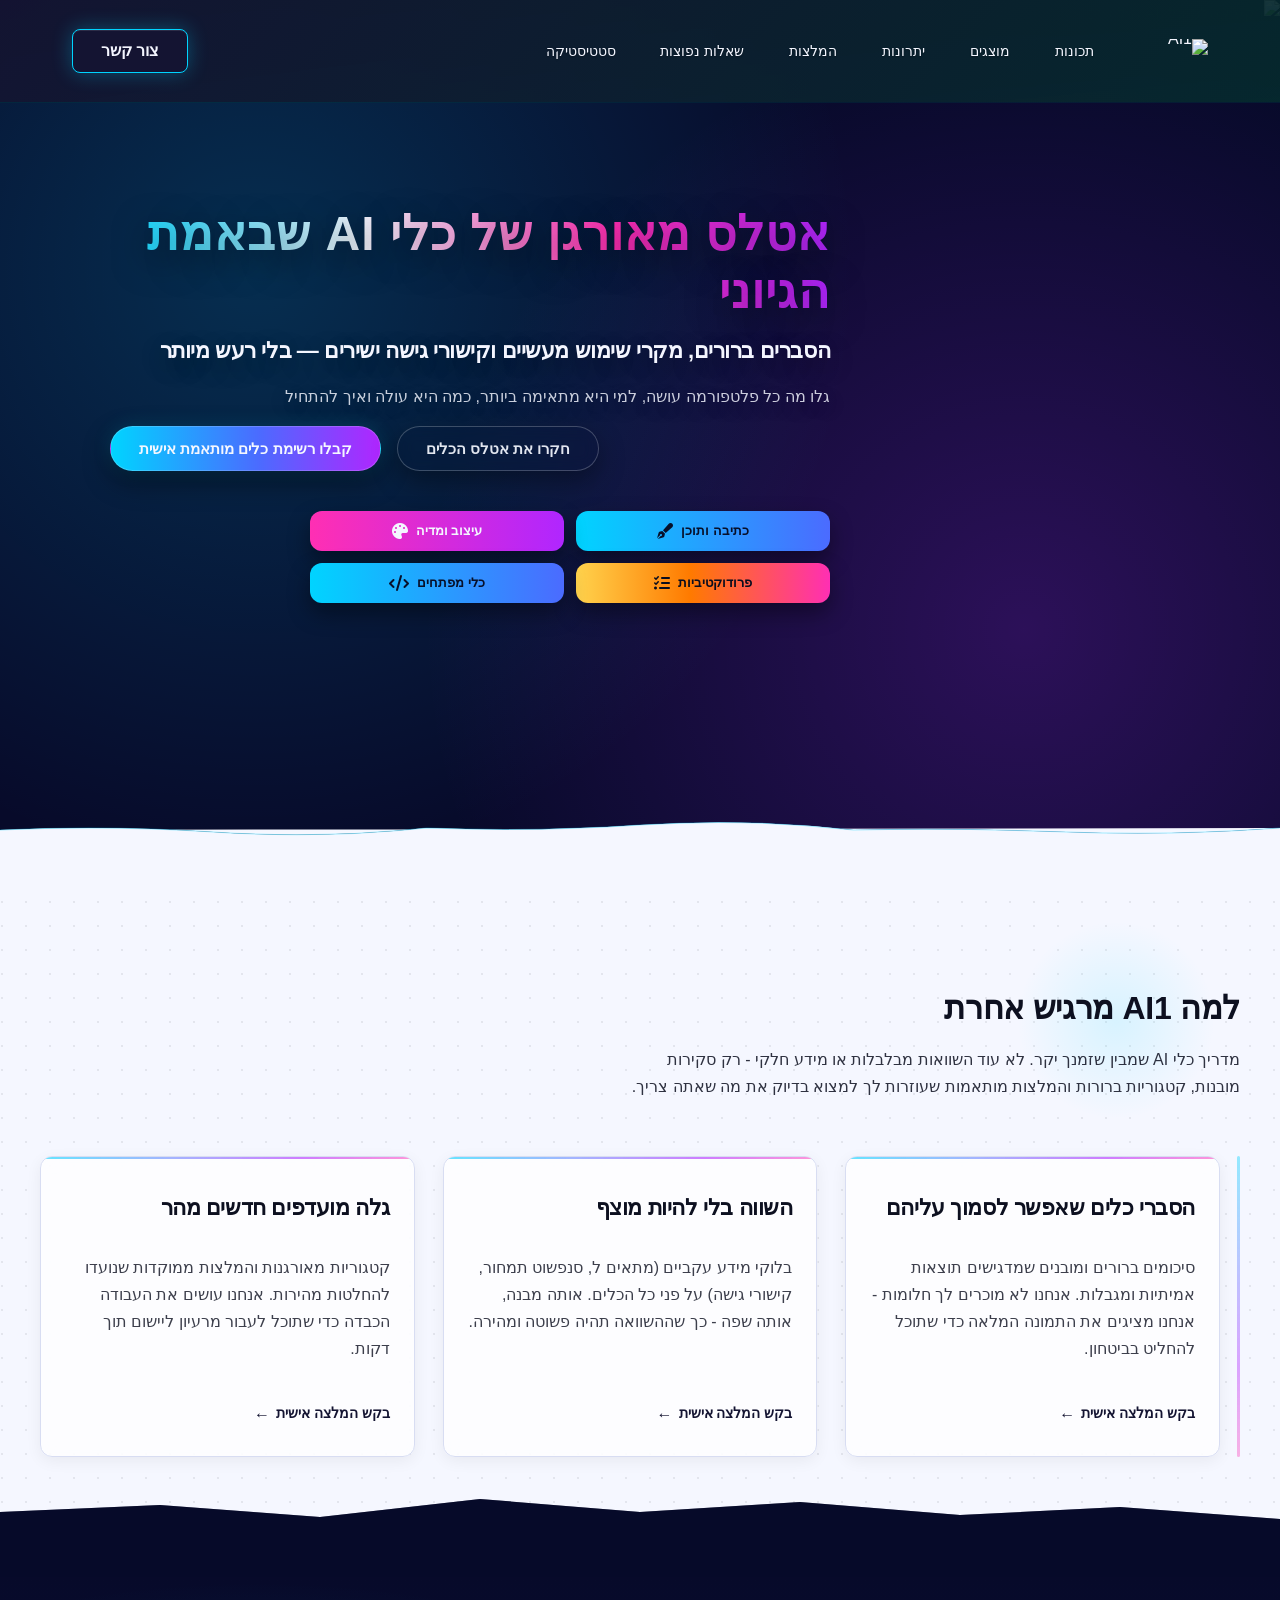
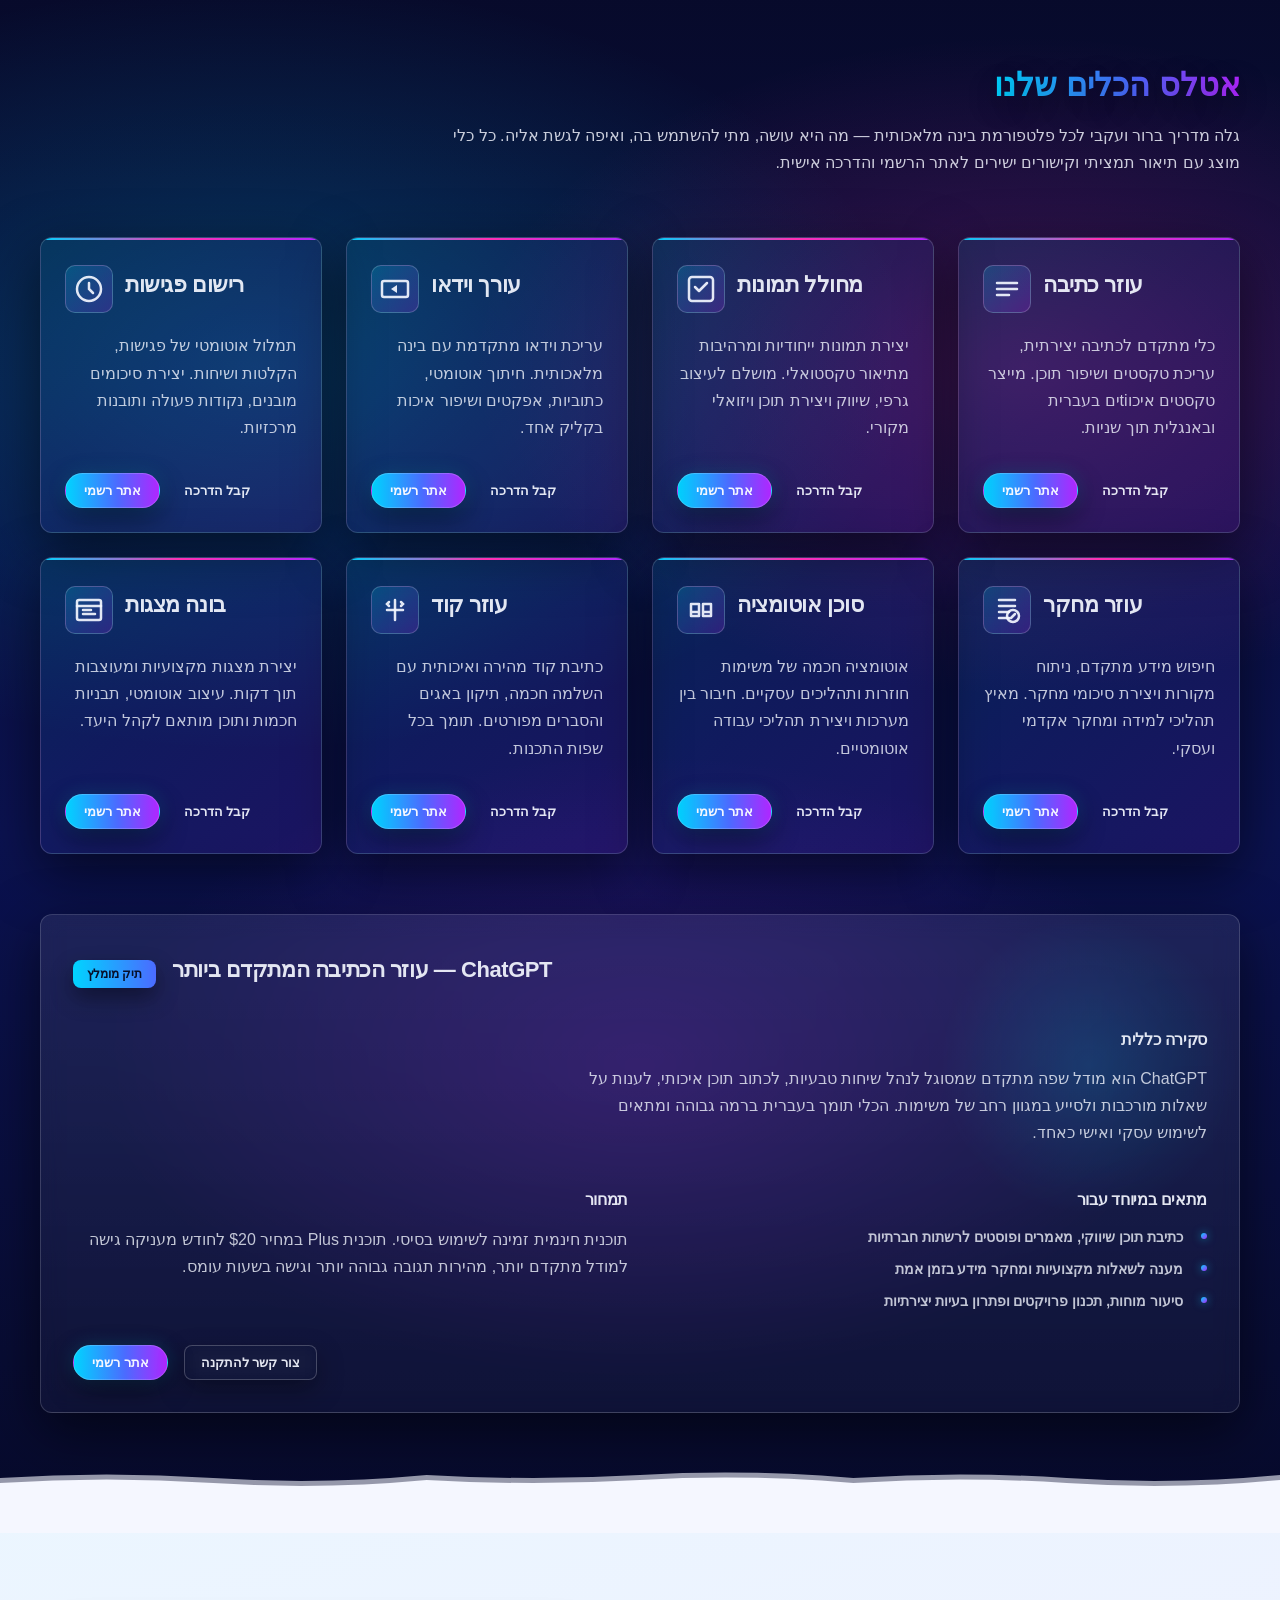
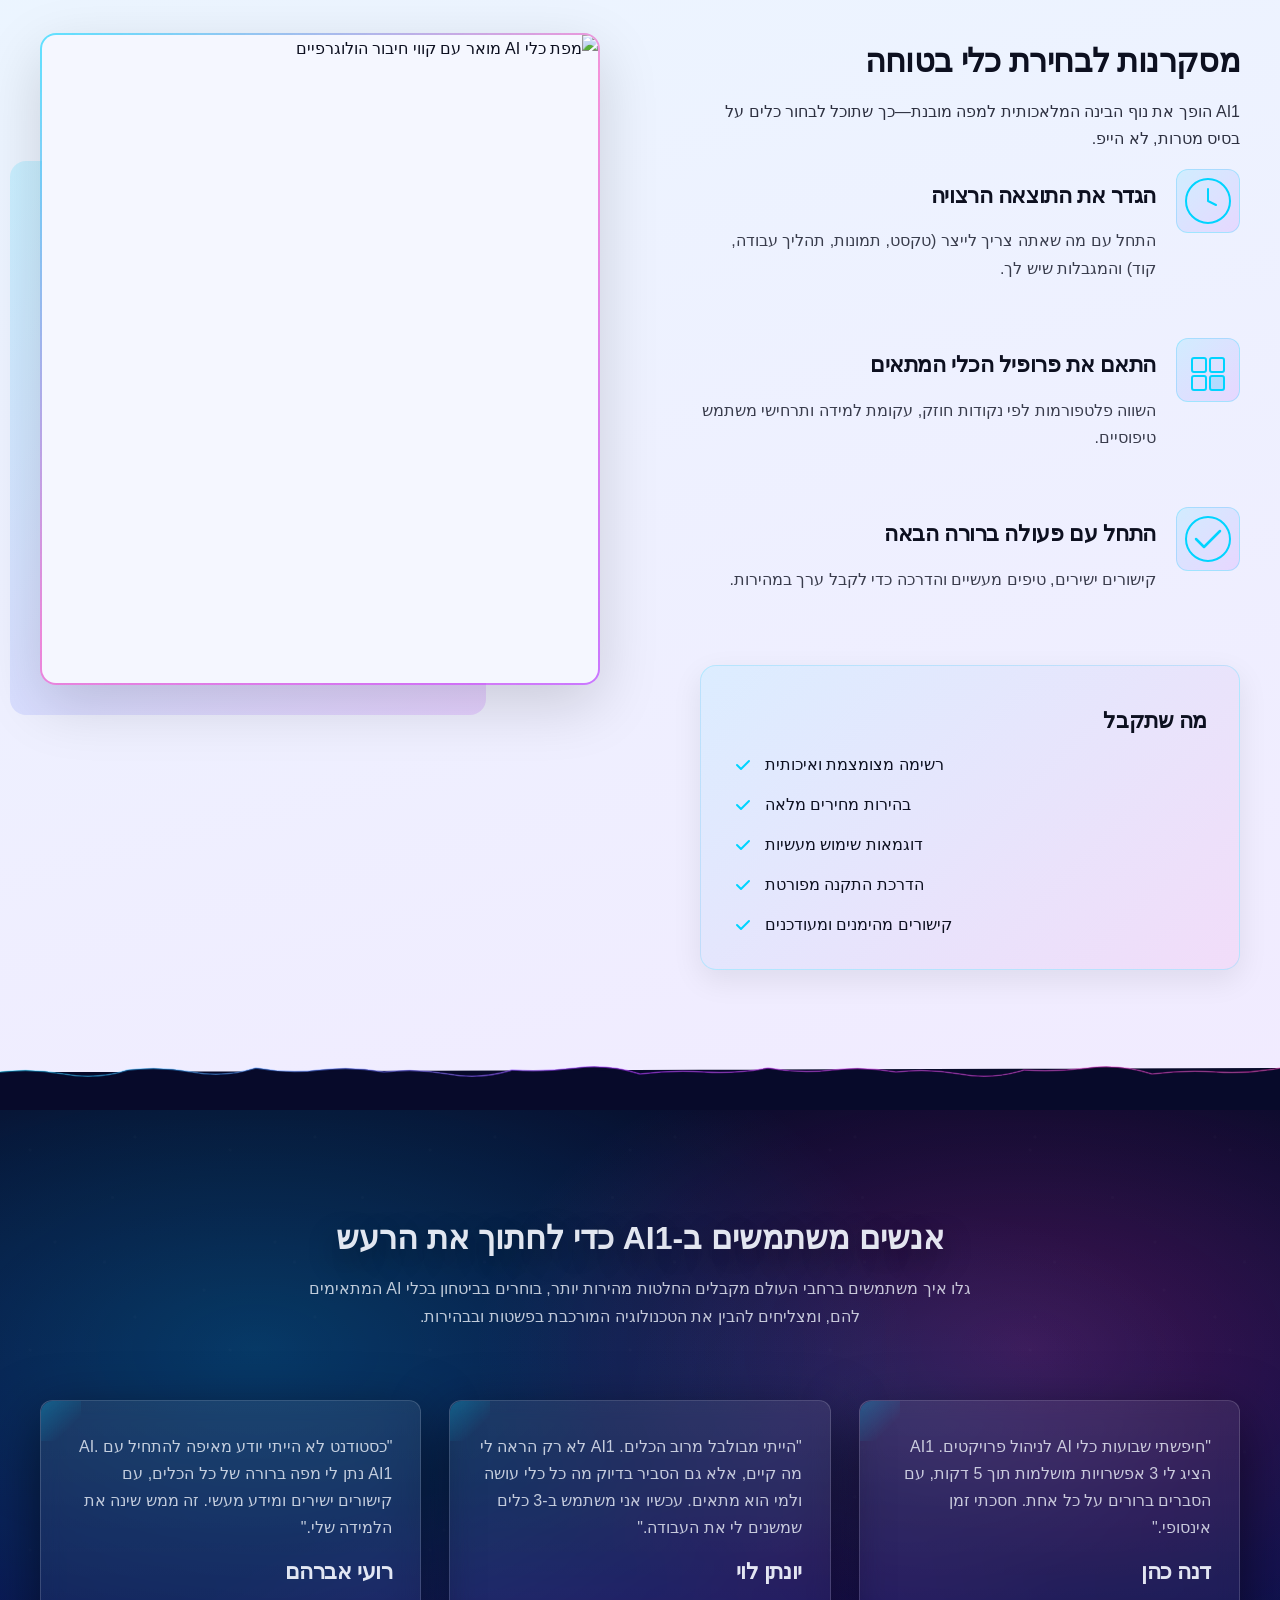
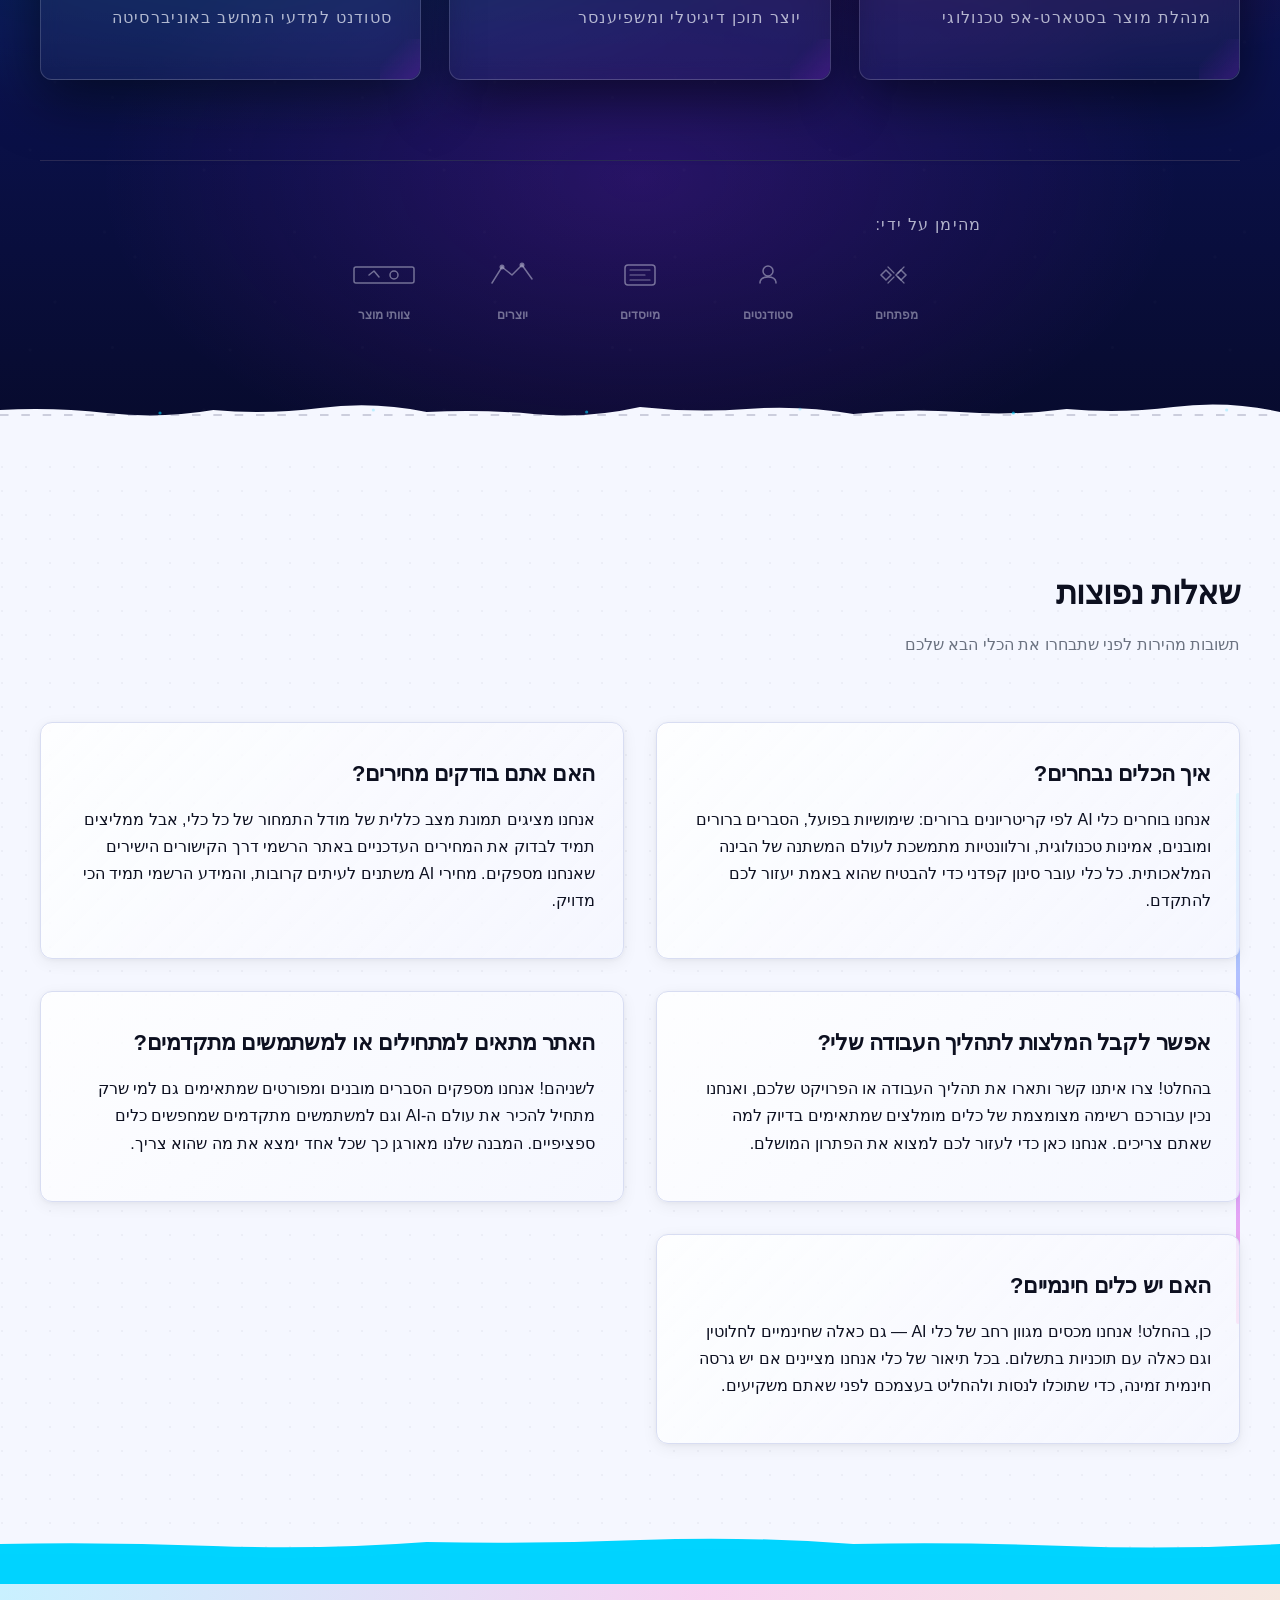
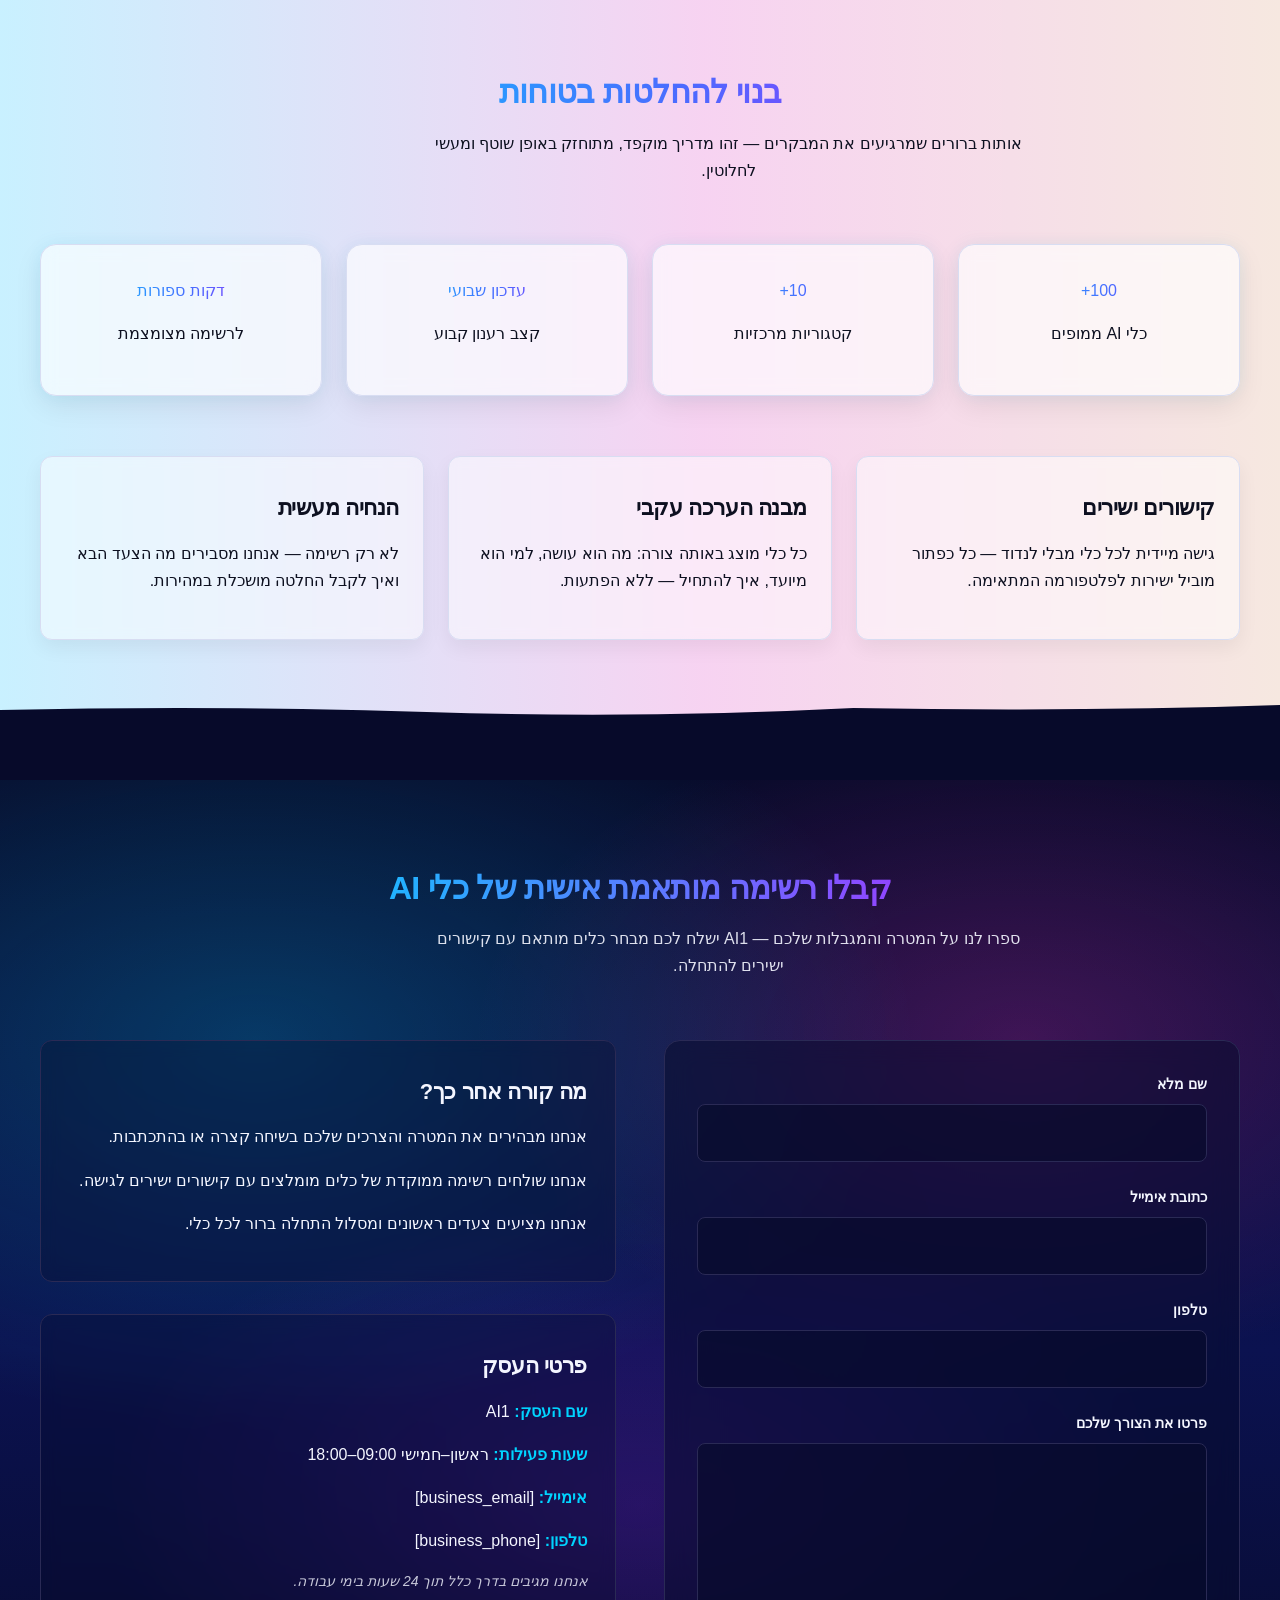
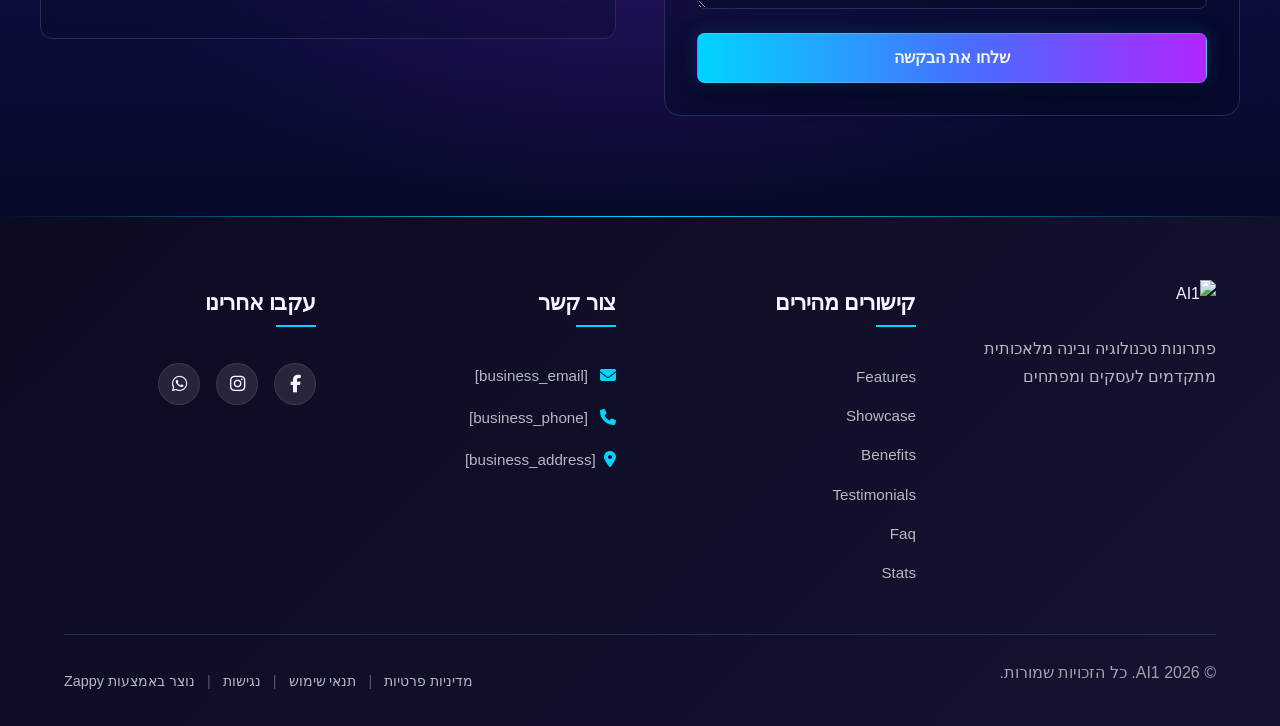
==== index.html @ 48e3b1d8 "Background sync: Progressive GitHub Sync" ====
<!DOCTYPE html>
<html lang="he" dir="rtl">
<head>
    <meta charset="UTF-8">
    <meta name="viewport" content="width=device-width, initial-scale=1.0">
    <meta name="robots" content="index, follow">
    <title>גלו את מדריך כלי הבינה המלאכותית המקיף ביותר — AI1</title>
    <meta name="description" content="AI1 מציע מדריך אינטראקטיבי לכלי בינה מלאכותית עם הסברים מפורטים, קישורים ישירים ועיצוב צבעוני. למדו על rode nt1 ai1, rode ai1 drivers ועוד כלים חדשניים!">
    <meta name="keywords" content="rode nt1 ai1, rode ai1 drivers, מדריך כלי AI, בינה מלאכותית, nt1 & ai 1 complete studio kit">
    
    <!-- Favicons -->
    <link rel="icon" type="image/x-icon" href="/assets/favicon.ico">
    <link rel="icon" type="image/png" sizes="16x16" href="/assets/favicon-16x16.png">
    <link rel="icon" type="image/png" sizes="32x32" href="/assets/favicon-32x32.png">
    <link rel="icon" type="image/png" sizes="48x48" href="/assets/favicon-48x48.png">
    <link rel="icon" type="image/png" sizes="192x192" href="/assets/favicon-192x192.png">
    <link rel="icon" type="image/png" sizes="512x512" href="/assets/favicon-512x512.png">
    <link rel="apple-touch-icon" href="/assets/apple-touch-icon.png">
    <!-- Zappy Analytics -->
<script>
(function() {
  'use strict';
  
  // Configuration
  var config = {
    websiteId: '22a1cafb-0ea0-44b3-805c-df2e682d674d',
    apiUrl: 'https://api.zappy5.com/api/analytics/track',
    sessionDuration: 30 * 60 * 1000, // 30 minutes
    visitorDuration: 30 * 24 * 60 * 60 * 1000, // 30 days
    trackPageViews: true,
    trackClicks: true,
    trackFormSubmissions: true
  };
  
  // Generate or retrieve persistent visitor ID (30 days)
  function getVisitorId() {
    var visitorKey = 'zappy_visitor_' + config.websiteId;
    var visitor = null;
    
    try {
      visitor = localStorage.getItem(visitorKey);
      if (visitor) {
        var visitorData = JSON.parse(visitor);
        var now = Date.now();
        
        // Check if visitor ID is still valid (30 days)
        if (now - visitorData.created < config.visitorDuration) {
          // Update last seen timestamp
          visitorData.lastSeen = now;
          localStorage.setItem(visitorKey, JSON.stringify(visitorData));
          return visitorData.id;
        }
      }
    } catch (e) {
      console.warn('Zappy Analytics: LocalStorage not available');
    }
    
    // Generate new visitor ID
    var newVisitorId = 'zv_' + Date.now() + '_' + Math.random().toString(36).substr(2, 9);
    
    try {
      localStorage.setItem(visitorKey, JSON.stringify({
        id: newVisitorId,
        created: Date.now(),
        lastSeen: Date.now()
      }));
    } catch (e) {
      // Continue without local storage
    }
    
    return newVisitorId;
  }
  
  // Generate or retrieve session ID (30 minutes)
  function getSessionId() {
    var sessionKey = 'zappy_session_' + config.websiteId;
    var session = null;
    
    try {
      session = sessionStorage.getItem(sessionKey);
      if (session) {
        var sessionData = JSON.parse(session);
        var now = Date.now();
        
        // Check if session is still valid
        if (now - sessionData.timestamp < config.sessionDuration) {
          // Update timestamp
          sessionData.timestamp = now;
          sessionStorage.setItem(sessionKey, JSON.stringify(sessionData));
          return sessionData.id;
        }
      }
    } catch (e) {
      console.warn('Zappy Analytics: SessionStorage not available');
    }
    
    // Generate new session ID
    var newSessionId = 'zs_' + Date.now() + '_' + Math.random().toString(36).substr(2, 9);
    
    try {
      sessionStorage.setItem(sessionKey, JSON.stringify({
        id: newSessionId,
        timestamp: Date.now()
      }));
    } catch (e) {
      // Continue without session storage
    }
    
    return newSessionId;
  }
  
  var visitorId = getVisitorId();
  var sessionId = getSessionId();
  
  // Track an event
  function trackEvent(eventType, data) {
    data = data || {};
    
    var eventData = {
      website_id: config.websiteId,
      event_type: eventType,
      page_path: window.location.pathname,
      referrer: document.referrer || 'direct',
      visitor_id: visitorId,
      session_id: sessionId,
      metadata: data
    };
    
    // Use sendBeacon if available (better for page unload events)
    if (navigator.sendBeacon) {
      var blob = new Blob([JSON.stringify(eventData)], { type: 'application/json' });
      navigator.sendBeacon(config.apiUrl, blob);
    } else {
      // Fallback to fetch
      fetch(config.apiUrl, {
        method: 'POST',
        headers: {
          'Content-Type': 'application/json'
        },
        body: JSON.stringify(eventData),
        keepalive: true
      }).catch(function(error) {
        console.warn('Zappy Analytics: Failed to track event', error);
      });
    }
  }
  
  // Track page view
  if (config.trackPageViews) {
    trackEvent('pageview', {
      title: document.title,
      url: window.location.href
    });
  }
  
  // Track clicks on important elements
  if (config.trackClicks) {
    document.addEventListener('click', function(e) {
      var target = e.target;
      
      // Track button clicks (counted as actions)
      if (target.tagName === 'BUTTON' || target.closest('button')) {
        var button = target.tagName === 'BUTTON' ? target : target.closest('button');
        trackEvent('click', {
          element: 'button',
          text: button.textContent.trim().substring(0, 100),
          id: button.id || null,
          class: button.className || null
        });
      }
      
      // Track link clicks (navigation - not counted as actions)
      else if (target.tagName === 'A' || target.closest('a')) {
        var link = target.tagName === 'A' ? target : target.closest('a');
        trackEvent('navigation', {
          element: 'link',
          text: link.textContent.trim().substring(0, 100),
          href: link.href,
          external: link.hostname !== window.location.hostname
        });
      }
    }, true);
  }
  
  // Track form submissions
  if (config.trackFormSubmissions) {
    document.addEventListener('submit', function(e) {
      var form = e.target;
      
      trackEvent('form_submit', {
        form_id: form.id || null,
        form_name: form.name || null,
        form_action: form.action || null,
        form_method: form.method || 'GET'
      });
    }, true);
  }
  
  // Track time on page (send on page unload)
  var pageLoadTime = Date.now();
  
  window.addEventListener('beforeunload', function() {
    var timeOnPage = Math.floor((Date.now() - pageLoadTime) / 1000); // in seconds
    
    trackEvent('page_unload', {
      time_on_page: timeOnPage,
      page_path: window.location.pathname
    });
  });
  
  // Expose tracking function globally for custom events
  window.zappyAnalytics = {
    track: trackEvent,
    getVisitorId: function() { return visitorId; },
    getSessionId: function() { return sessionId; }
  };
  
})();
</script>
<!-- End Zappy Analytics -->
    <meta property="og:title" content="גלו את מדריך כלי הבינה המלאכותית המקיף ביותר — AI1">
  <meta property="og:description" content="AI1 מציע מדריך אינטראקטיבי לכלי בינה מלאכותית עם הסברים מפורטים, קישורים ישירים ועיצוב צבעוני. למדו על rode nt1 ai1, rode ai1 drivers ועוד כלים חדשניים!">
  <meta property="og:type" content="website">
  <meta property="og:locale" content="he_IL">
  
  <meta name="twitter:card" content="summary_large_image">
  <meta name="twitter:title" content="גלו את מדריך כלי הבינה המלאכותית המקיף ביותר — AI1">
  <meta name="twitter:description" content="AI1 מציע מדריך אינטראקטיבי לכלי בינה מלאכותית עם הסברים מפורטים, קישורים ישירים ועיצוב צבעוני. למדו על rode nt1 ai1, rode ai1 drivers ועוד כלים חדשניים!">
  
  <link rel="stylesheet" href="https://cdnjs.cloudflare.com/ajax/libs/font-awesome/6.4.0/css/all.min.css">

    <!-- Favicons -->
    <link rel="icon" type="image/x-icon" href="/assets/favicon.ico">
    <link rel="icon" type="image/png" sizes="16x16" href="/assets/favicon-16x16.png">
    <link rel="icon" type="image/png" sizes="32x32" href="/assets/favicon-32x32.png">
    <link rel="icon" type="image/png" sizes="48x48" href="/assets/favicon-48x48.png">
    <link rel="icon" type="image/png" sizes="192x192" href="/assets/favicon-192x192.png">
    <link rel="icon" type="image/png" sizes="512x512" href="/assets/favicon-512x512.png">
    <link rel="apple-touch-icon" href="/assets/apple-touch-icon.png">
    <!-- Cookie Consent -->
    <link rel="stylesheet" href="https://cdn.jsdelivr.net/npm/vanilla-cookieconsent@3/dist/cookieconsent.css">
    <script src="https://cdn.jsdelivr.net/npm/vanilla-cookieconsent@3/dist/cookieconsent.umd.js"></script>
    <!-- Mickidum Accessibility Toolbar -->
    <script src="https://cdn.jsdelivr.net/gh/mickidum/acc_toolbar/acctoolbar/acctoolbar.min.js"></script>
    <link rel="stylesheet" href="/styles.css">

    <style id="zappy-dropdown-submenu-styles">
      /* ========== DESKTOP DROPDOWN SUBMENU STYLES ========== */
      /* Base styles for dropdown submenus - parent must be positioned */
      .nav-menu li:has(.sub-menu), nav li:has(.sub-menu), .navbar li:has(.sub-menu), #navMenu li:has(.sub-menu) { position: relative; }
      /* Submenu base - hidden by default */
      .nav-menu .sub-menu, nav .sub-menu, .navbar .sub-menu, #navMenu .sub-menu { display: block !important; position: absolute !important; top: 100%; left: 0; min-width: 220px; background: white; border-radius: 8px; box-shadow: 0 8px 25px rgba(0,0,0,0.15); padding: 8px 0; opacity: 0; visibility: hidden; transform: translateY(10px); transition: all 0.3s ease; z-index: 1000; list-style: none; pointer-events: none; }
      /* CRITICAL: Desktop hover styles to show dropdown */
      .nav-menu li:hover > .sub-menu, nav li:hover > .sub-menu, .navbar li:hover > .sub-menu, #navMenu li:hover > .sub-menu { opacity: 1 !important; visibility: visible !important; transform: translateY(0) !important; pointer-events: auto !important; }
      /* Submenu item styling */
      .sub-menu li { list-style: none; margin: 0; padding: 0; }
      .sub-menu a { display: block !important; padding: 10px 16px !important; color: var(--text-dark, #333) !important; font-weight: 500; text-decoration: none; white-space: nowrap; transition: background-color 0.2s; }
      .sub-menu a:hover { background-color: #f5f5f5; }
      /* RTL (Hebrew/Arabic) dropdown positioning */
      [dir="rtl"] .nav-menu .sub-menu, [dir="rtl"] nav .sub-menu, [dir="rtl"] .navbar .sub-menu, html[lang="he"] .nav-menu .sub-menu, html[lang="he"] nav .sub-menu, html[lang="he"] .navbar .sub-menu, html[lang="ar"] .nav-menu .sub-menu, html[lang="ar"] nav .sub-menu, html[lang="ar"] .navbar .sub-menu { left: auto !important; right: 0 !important; }
      /* Hide empty dropdown menus */
      .sub-menu:empty, .sub-menu:not(:has(li:not(.zappy-hidden-menu-item))), .sub-menu:not(:has(li)) { display: none !important; opacity: 0 !important; visibility: hidden !important; pointer-events: none !important; }
      /* Desktop: show submenu on Menu Group hover */
      li:has(.menu-group-title):hover > .sub-menu { opacity: 1 !important; visibility: visible !important; transform: translateY(0) !important; pointer-events: auto !important; }
      /* Menu Group title styling */
      .nav-menu > li > .menu-group-title, #navMenu > li > .menu-group-title { display: inline-block; padding: 0.5rem 1rem; cursor: default; user-select: none; }
      
      /* ========== MOBILE SUBMENU STYLES ========== */
      @media (max-width: 768px) {
        .nav-menu .sub-menu, nav .sub-menu, .navbar .sub-menu, #navMenu .sub-menu { position: static !important; transform: none !important; box-shadow: none !important; background: transparent !important; max-height: 0; overflow: hidden; opacity: 0; visibility: hidden; transition: max-height 0.3s ease, opacity 0.3s ease; padding: 0 !important; border-radius: 0 !important; }
        .sub-menu.mobile-expanded { max-height: 500px !important; opacity: 1 !important; visibility: visible !important; padding: 8px 0 8px 16px !important; }
        [dir="rtl"] .sub-menu.mobile-expanded, html[lang="he"] .sub-menu.mobile-expanded { padding: 8px 16px 8px 0 !important; }
        /* Disable hover behavior on mobile */
        .nav-menu li:hover > .sub-menu, nav li:hover > .sub-menu, .navbar li:hover > .sub-menu, #navMenu li:hover > .sub-menu { opacity: 0; visibility: hidden; pointer-events: none; }
        .nav-menu li > .sub-menu.mobile-expanded, nav li > .sub-menu.mobile-expanded, .navbar li > .sub-menu.mobile-expanded, #navMenu li > .sub-menu.mobile-expanded { opacity: 1 !important; visibility: visible !important; pointer-events: auto !important; }
        .nav-menu li:has(.sub-menu), nav li:has(.sub-menu), .navbar li:has(.sub-menu), #navMenu li:has(.sub-menu) { display: flex !important; flex-wrap: wrap !important; align-items: center !important; position: relative !important; min-height: 44px !important; }
        .nav-menu li:has(.sub-menu) > a, nav li:has(.sub-menu) > a, .navbar li:has(.sub-menu) > a, #navMenu li:has(.sub-menu) > a { flex: 1 !important; min-width: 0 !important; }
        .nav-menu li:has(.sub-menu) > .menu-group-title, nav li:has(.sub-menu) > .menu-group-title, .navbar li:has(.sub-menu) > .menu-group-title, #navMenu li:has(.sub-menu) > .menu-group-title { flex: 1 !important; min-width: 0 !important; padding: 0 !important; line-height: inherit !important; }
        .nav-menu li:has(.sub-menu) > .sub-menu, nav li:has(.sub-menu) > .sub-menu, .navbar li:has(.sub-menu) > .sub-menu, #navMenu li:has(.sub-menu) > .sub-menu { flex-basis: 100% !important; width: 100% !important; }
        .nav-menu li:has(.sub-menu) > a [class*="chevron"], .nav-menu li:has(.sub-menu) > a [class*="arrow"], .nav-menu li:has(.sub-menu) > a .fa-chevron-down, .nav-menu li:has(.sub-menu) > a .fa-angle-down, nav li:has(.sub-menu) > a [class*="chevron"], nav li:has(.sub-menu) > a [class*="arrow"], #navMenu li:has(.sub-menu) > a [class*="chevron"], #navMenu li:has(.sub-menu) > a [class*="arrow"] { display: none !important; visibility: hidden !important; }
        .mobile-submenu-toggle { display: flex !important; align-items: center !important; justify-content: center !important; width: 44px !important; height: auto !important; background: transparent !important; border: none !important; cursor: pointer !important; color: var(--text-dark) !important; position: static !important; flex-shrink: 0 !important; align-self: stretch !important; z-index: 2 !important; padding: 0 !important; margin: 0 !important; }
        .mobile-submenu-toggle::after { content: '' !important; width: 0 !important; height: 0 !important; border-left: 6px solid transparent !important; border-right: 6px solid transparent !important; border-top: 7px solid currentColor !important; transition: transform 0.3s ease !important; }
        .mobile-submenu-toggle.expanded::after { transform: rotate(180deg) !important; }
        .sub-menu a { padding: 10px 0 !important; display: block !important; color: var(--text-dark) !important; }
        .navbar .sub-menu li a, nav.navbar .sub-menu li a, .zappy-products-dropdown .sub-menu a { color: var(--text-dark) !important; }
      }
      @media (min-width: 769px) { .mobile-submenu-toggle { display: none !important; } }
    </style>

    <style id="mobile-lang-menu-deployed-css">
    @media (max-width: 768px) {
      .lang-switcher,
      .nav-cta-container .lang-switcher,
      .nav-container .lang-switcher,
      .navbar .lang-switcher,
      .navbar .nav-cta-container .lang-switcher,
      .nav-icons-left .lang-switcher,
      .nav-ecommerce-icons .lang-switcher { display: none !important; }
      .mobile-lang-menu { width: 100%; border-top: 1px solid rgba(128,128,128,0.2); padding: 8px 0 0 0; margin-top: 8px; }
      .mobile-lang-toggle { display: flex !important; align-items: center; justify-content: space-between; width: 100%; padding: 12px 16px; background: none; border: none; cursor: pointer; font-size: 15px; color: inherit; font-family: inherit; }
      .mobile-lang-toggle::after { content: ''; display: inline-block; width: 8px; height: 8px; border-right: 2px solid currentColor; border-bottom: 2px solid currentColor; transform: rotate(45deg); transition: transform 0.3s ease; margin-left: 8px; }
      .mobile-lang-toggle.expanded::after { transform: rotate(-135deg); }
      .mobile-lang-options { max-height: 0; overflow: hidden; transition: max-height 0.3s ease; }
      .mobile-lang-options.expanded { max-height: 300px; }
      .mobile-lang-option { display: flex !important; align-items: center; gap: 10px; padding: 10px 24px; text-decoration: none; color: inherit; font-size: 14px; font-family: inherit; }
      .mobile-lang-option:hover { background: rgba(128,128,128,0.1); }
      .mobile-lang-option.active { font-weight: 600; opacity: 0.7; pointer-events: none; }
      .mobile-lang-option img { width: 20px; height: 20px; border-radius: 50%; }
    }
    @media (min-width: 769px) {
      .mobile-lang-menu { display: none !important; }
    }
    </style>

    <style id="zappy-widget-visibility">
      #mic-access-tool-general-button, .mic-access-tool-general-button,
      #mic-init-access-tool .mic-access-tool-general-button, #mic-init-access-tool #mic-access-tool-general-button,
      ._access-icon, #mic-access-tool-box, .mic-access-tool-box,
      #mic-init-access-tool #mic-access-tool-box, div[id*="mic-access-tool-box"], ._access-menu {
        display: none !important; visibility: hidden !important; opacity: 0 !important; pointer-events: none !important;
      }
    </style>
</head>
<body>

  <nav class="navbar" dir="rtl">
  <button class="mobile-toggle" id="mobileToggle" aria-label="Menu">
    <svg class="hamburger-icon" width="24" height="24" viewbox="0 0 24 24" fill="none">
      <path d="M3 12h18M3 6h18M3 18h18" stroke="currentColor" stroke-width="2" stroke-linecap="round"></path>
    </svg>
    <svg class="close-icon" width="24" height="24" viewbox="0 0 24 24" fill="none" style="display: none;">
      <path d="M18 6L6 18M6 6l12 12" stroke="currentColor" stroke-width="2" stroke-linecap="round"></path>
    </svg>
  </button>
  
  <button class="phone-header-btn" data-phone="[business_phone]" aria-label="Call">
    <svg width="20" height="20" viewbox="0 0 24 24" fill="currentColor">
      <path d="M22 16.92v3a2 2 0 0 1-2.18 2 19.79 19.79 0 0 1-8.63-3.07 19.5 19.5 0 0 1-6-6 19.79 19.79 0 0 1-3.07-8.67A2 2 0 0 1 4.11 2h3a2 2 0 0 1 2 1.72 12.84 12.84 0 0 0 .7 2.81 2 2 0 0 1-.45 2.11L8.09 9.91a16 16 0 0 0 6 6l1.27-1.27a2 2 0 0 1 2.11-.45 12.84 12.84 0 0 0 2.81.7A2 2 0 0 1 22 16.92z"></path>
    </svg>
  </button>

  <div class="nav-container">
    <div class="nav-right-group"><div class="nav-brand">
      <a href="/" class="logo-link">
        <img src="/assets/ai1-logo.webp" alt="AI1" class="logo">
      </a>
    </div><ul class="nav-menu" id="navMenu"><li><a href="#features">תכונות</a></li><li><a href="#showcase">מוצגים</a></li><li><a href="#benefits">יתרונות</a></li><li><a href="#testimonials">המלצות</a></li><li><a href="#faq">שאלות נפוצות</a></li><li><a href="#stats">סטטיסטיקה</a></li></ul></div>
    
    
    
    <div class="nav-cta-container">
      <a href="#cta" class="nav-cta-btn">צור קשר</a>
    </div>
  </div>
</nav>
<script>

// Navbar Mobile Menu Toggle and Contrast Fix
(function() {
  // Use 'load' event instead of 'DOMContentLoaded' to ensure we run AFTER all other scripts
  window.addEventListener('load', function() {
    
    // FIX MOBILE BUTTON CONTRAST
    // Detect navbar background color and apply contrasting color to mobile buttons
    const navbar = document.querySelector('.navbar, nav, header');
    if (!navbar) {
      console.log('[Navbar] Navbar element not found');
      return;
    }
    
    // DECLARE VARIABLES EARLY to avoid Temporal Dead Zone errors
    // These are used in multiple places below
    let mobileToggle = document.getElementById('mobileToggle') ||
                       document.querySelector('.mobile-toggle') ||
                       document.querySelector('.hamburger') ||
                       document.querySelector('.hamburger-menu') ||
                       document.querySelector('.menu-toggle') ||
                       document.querySelector('.burger-menu') ||
                       document.querySelector('[aria-label="Menu"]') ||
                       document.querySelector('[aria-label="תפריט"]');
    
    const phoneBtn = document.querySelector('.phone-header-btn');
    
    const computedStyle = window.getComputedStyle(navbar);
    let bgColor = computedStyle.backgroundColor;
    
    console.log('[Navbar] Initial navbar background:', bgColor);
    
    // Check if background is transparent or rgba with 0 alpha
    const isTransparent = bgColor === 'transparent' || 
                         bgColor === 'rgba(0, 0, 0, 0)' ||
                         (bgColor.startsWith('rgba') && bgColor.includes(', 0)'));
    
    if (isTransparent) {
      // Check for background-image or gradient
      const bgImage = computedStyle.backgroundImage;
      if (bgImage && bgImage !== 'none') {
        console.log('[Navbar] Navbar has background image/gradient, using dark text');
        bgColor = 'rgb(240, 240, 240)'; // Assume light background
      } else {
        // Transparent navbar - check body background
        const bodyBg = window.getComputedStyle(document.body).backgroundColor;
        console.log('[Navbar] Navbar transparent, using body background:', bodyBg);
        bgColor = bodyBg;
      }
    }
    
    // Calculate luminance to determine if background is light or dark
    const rgb = bgColor.match(/\d+/g);
    if (rgb && rgb.length >= 3) {
      const r = parseInt(rgb[0]);
      const g = parseInt(rgb[1]);
      const b = parseInt(rgb[2]);
      const luminance = (0.299 * r + 0.587 * g + 0.114 * b) / 255;
      
      // Mobile button colors are set by Claude's AI-generated CSS (same as .nav-menu a)
      // No dynamic color overrides needed - colors come from the generated navbar CSS
      console.log('[Navbar] Mobile button colors preserved from Claude CSS (luminance:', luminance.toFixed(2) + ')');
      
      // FIX ICON SIZES - Ensure SVGs are properly sized and visible
      // INJECT CRITICAL CSS TO OVERRIDE ANY CONFLICTING RULES
      const criticalCSS = document.createElement('style');
      criticalCSS.id = 'zappy-mobile-nav-fix';
      const htmlLang = document.documentElement.lang || 'en';
      const htmlDir = document.documentElement.dir || 'ltr';
      // Check both dir attribute AND lang for RTL detection
      // dir="rtl" is the most reliable indicator
      const isRTL = htmlDir === 'rtl' || htmlLang === 'he' || htmlLang === 'ar';
      
      criticalCSS.textContent = `
        /* Hide mobile buttons on desktop, show only on mobile */
        @media (min-width: 769px) {
          .mobile-toggle,
          .phone-header-btn {
            display: none !important;
          }
        }
        
        /* Show and position mobile buttons correctly on mobile */
        @media (max-width: 768px) {
          .mobile-toggle,
          .phone-header-btn {
            position: absolute !important;
            top: 50% !important;
            transform: translateY(-50%) !important;
            z-index: 1001 !important;
            display: flex !important;
            align-items: center !important;
            justify-content: center !important;
            width: 36px !important;
            height: 36px !important;
            border-radius: 50% !important;
            border: none !important;
            cursor: pointer !important;
            padding: 6px !important;
            background: none !important;
            color: var(--nav-text, var(--text-dark)) !important;
          }
          
          /* LTR positioning (default): hamburger LEFT, phone RIGHT */
          html:not([dir="rtl"]):not([lang="he"]):not([lang="ar"]) .mobile-toggle,
          html[dir="ltr"] .mobile-toggle {
            left: 12px !important;
            right: auto !important;
          }
          html:not([dir="rtl"]):not([lang="he"]):not([lang="ar"]) .phone-header-btn,
          html[dir="ltr"] .phone-header-btn {
            right: 12px !important;
            left: auto !important;
          }
          
          /* RTL positioning: hamburger RIGHT, phone LEFT */
          html[dir="rtl"] .mobile-toggle,
          html[lang="he"] .mobile-toggle,
          html[lang="ar"] .mobile-toggle {
            right: 12px !important;
            left: auto !important;
          }
          html[dir="rtl"] .phone-header-btn,
          html[lang="he"] .phone-header-btn,
          html[lang="ar"] .phone-header-btn {
            left: 12px !important;
            right: auto !important;
          }
          
          /* CRITICAL: Ensure nav-container has min-height on mobile */
          /* All children are positioned absolutely/fixed on mobile, so height:auto collapses to 0 */
          .nav-container {
            min-height: 70px !important;
            position: relative !important;
          }
          
          /* Ensure SVG icons are properly sized and inherit color */
          .mobile-toggle svg,
          .phone-header-btn svg {
            width: 24px !important;
            height: 24px !important;
            /* Don't force display - let JavaScript control hamburger/close toggle */
          }
          
          /* Reset nav-cta-container on mobile - remove desktop box-shadow/padding */
          /* that creates a visible ghost box when CTA button is hidden */
          .nav-cta-container {
            box-shadow: none !important;
            padding: 0 !important;
          }
          
          /* Hide nav-cta-container entirely on mobile when there's no lang-switcher */
          /* (only the CTA button is inside, and it's hidden on mobile) */
          .nav-cta-container:not(:has(.lang-switcher)) {
            display: none !important;
          }
          
          /* CRITICAL: Prevent hero image fade gradient from bleeding over headline text */
          /* The .image-fade-gradient has bottom: -30px (extends below parent) */
          /* On mobile stacked layout, this overlaps the h1 text below the image */
          .hero-image-column {
            overflow: hidden !important;
          }
          .image-fade-gradient {
            bottom: 0 !important;
          }
          
          /* Hide desktop language switcher on mobile - hamburger menu handles it */
          /* High specificity to override stored CSS */
          .lang-switcher,
          .nav-cta-container .lang-switcher,
          .nav-container .lang-switcher,
          .navbar .lang-switcher,
          .navbar .nav-cta-container .lang-switcher {
            display: none !important;
          }
        }
      `;
      
      // Remove existing fix if present and inject new one
      const existing = document.getElementById('zappy-mobile-nav-fix');
      if (existing) existing.remove();
      document.head.appendChild(criticalCSS);
      
      console.log('[Navbar] Critical CSS injected for mobile nav positioning');
      
      // ONLY apply inline positioning styles on mobile viewport
      // On desktop, the CSS handles hiding these buttons with display: none
      // Inline styles were breaking desktop layout by overriding CSS
      const isMobileViewport = window.innerWidth <= 768;
      
      if (mobileToggle) {
        // Icon sizing applies to all viewports for consistency
        const hamburgerIcon = mobileToggle.querySelector('.hamburger-icon');
        const closeIcon = mobileToggle.querySelector('.close-icon');
        
        if (hamburgerIcon) {
          hamburgerIcon.style.setProperty('width', '24px', 'important');
          hamburgerIcon.style.setProperty('height', '24px', 'important');
          hamburgerIcon.style.setProperty('display', 'block', 'important'); // Show hamburger by default
        }
        if (closeIcon) {
          closeIcon.style.setProperty('width', '24px', 'important');
          closeIcon.style.setProperty('height', '24px', 'important');
          closeIcon.style.setProperty('display', 'none', 'important'); // Hide close icon by default
        }
        
        // ONLY set positioning inline styles on mobile
        if (isMobileViewport) {
          mobileToggle.style.setProperty('position', 'absolute', 'important');
          mobileToggle.style.setProperty('top', '50%', 'important');
          mobileToggle.style.setProperty('transform', 'translateY(-50%)', 'important');
          mobileToggle.style.setProperty('z-index', '1001', 'important');
          
          // Clear any inline left/right so CSS can take over based on html[dir]
          mobileToggle.style.removeProperty('left');
          mobileToggle.style.removeProperty('right');
          
          console.log('[Navbar] Mobile toggle positioning applied (mobile viewport)');
        } else {
          // On desktop, clear any positioning styles to let CSS handle it
          mobileToggle.style.removeProperty('position');
          mobileToggle.style.removeProperty('top');
          mobileToggle.style.removeProperty('transform');
          mobileToggle.style.removeProperty('z-index');
          mobileToggle.style.removeProperty('left');
          mobileToggle.style.removeProperty('right');
          console.log('[Navbar] Desktop viewport - cleared mobile toggle inline positioning');
        }
      }
      
      if (phoneBtn) {
        // Icon sizing applies to all viewports
        const phoneIcon = phoneBtn.querySelector('svg');
        if (phoneIcon) {
          phoneIcon.style.width = '24px';
          phoneIcon.style.height = '24px';
          phoneIcon.setAttribute('width', '24');
          phoneIcon.setAttribute('height', '24');
        }
        
        // ONLY set positioning inline styles on mobile
        if (isMobileViewport) {
          phoneBtn.style.setProperty('position', 'absolute', 'important');
          phoneBtn.style.setProperty('top', '50%', 'important');
          phoneBtn.style.setProperty('transform', 'translateY(-50%)', 'important');
          phoneBtn.style.setProperty('z-index', '1001', 'important');
          
          // Clear any inline left/right so CSS can take over based on html[dir]
          phoneBtn.style.removeProperty('left');
          phoneBtn.style.removeProperty('right');
          
          console.log('[Navbar] Phone button positioning applied (mobile viewport)');
        } else {
          // On desktop, clear any positioning styles to let CSS handle it
          phoneBtn.style.removeProperty('position');
          phoneBtn.style.removeProperty('top');
          phoneBtn.style.removeProperty('transform');
          phoneBtn.style.removeProperty('z-index');
          phoneBtn.style.removeProperty('left');
          phoneBtn.style.removeProperty('right');
          console.log('[Navbar] Desktop viewport - cleared phone button inline positioning');
        }
      }
    } else {
      console.log('[Navbar] Could not parse background color:', bgColor);
    }
    
    // MOBILE MENU TOGGLE
    // Re-query in case DOM changed (mobileToggle already declared at top of function)
    mobileToggle = document.getElementById('mobileToggle') ||
                   document.querySelector('.mobile-toggle') ||
                   document.querySelector('.hamburger') ||
                   document.querySelector('.hamburger-menu') ||
                   document.querySelector('.menu-toggle') ||
                   document.querySelector('.burger-menu') ||
                   document.querySelector('[aria-label="Menu"]') ||
                   document.querySelector('[aria-label="תפריט"]');
    
    // EXPANDED SEARCH: Find nav menu by ID or class
    const navMenu = document.getElementById('navMenu') ||
                  document.querySelector('.nav-menu') ||
                  document.querySelector('.nav-links') ||
                  document.querySelector('nav ul:not(.submenu)');
    
    if (!mobileToggle || !navMenu) {
      console.log('[Navbar] Mobile toggle or menu not found:', { toggle: !!mobileToggle, menu: !!navMenu });
      return;
    }
    
    // Ensure navMenu has ID for CSS targeting
    if (!navMenu.id) {
      navMenu.id = 'navMenu';
    }
    
    console.log('[Navbar] Initializing mobile menu...');
    
    // Remove any existing event listeners by cloning the button
    const newToggle = mobileToggle.cloneNode(true);
    mobileToggle.parentNode.replaceChild(newToggle, mobileToggle);
    
    // Toggle menu on button click - use newToggle now
    newToggle.addEventListener('click', function(e) {
      e.preventDefault();
      e.stopPropagation();
      
      const hamburgerIcon = this.querySelector('.hamburger-icon');
      const closeIcon = this.querySelector('.close-icon');
      const isActive = navMenu.classList.contains('active');
      
      if (isActive) {
        // Close menu
        navMenu.classList.remove('active');
        if (hamburgerIcon) hamburgerIcon.style.setProperty('display', 'block', 'important');
        if (closeIcon) closeIcon.style.setProperty('display', 'none', 'important');
        document.body.style.overflow = '';
        console.log('[Navbar] Menu closed');
      } else {
        // Open menu
        navMenu.classList.add('active');
        if (hamburgerIcon) hamburgerIcon.style.setProperty('display', 'none', 'important');
        if (closeIcon) closeIcon.style.setProperty('display', 'block', 'important');
        document.body.style.overflow = 'hidden';
        console.log('[Navbar] Menu opened');
      }
    });
    
    // Close menu when clicking nav links (but NOT dropdown toggles)
    const navLinks = navMenu.querySelectorAll('a');
    navLinks.forEach(function(link) {
      link.addEventListener('click', function() {
        // Don't close if it's a dropdown child (unless it's a real navigation link)
        if (this.getAttribute('href') === '#') return;
        
        const hamburgerIcon = newToggle.querySelector('.hamburger-icon');
        const closeIcon = newToggle.querySelector('.close-icon');
        
        navMenu.classList.remove('active');
        if (hamburgerIcon) hamburgerIcon.style.setProperty('display', 'block', 'important');
        if (closeIcon) closeIcon.style.setProperty('display', 'none', 'important');
        document.body.style.overflow = '';
        console.log('[Navbar] Menu closed (link clicked)');
      });
    });
    
    // DROPDOWN MENU TOGGLE (for mobile and touch devices)
    var dropdownToggles = navMenu.querySelectorAll('.dropdown-toggle');
    dropdownToggles.forEach(function(toggle) {
      toggle.addEventListener('click', function(e) {
        e.preventDefault();
        e.stopPropagation();
        var parent = this.closest('.nav-dropdown');
        if (!parent) return;
        
        // Close other open dropdowns at the same level
        var siblings = parent.parentNode.querySelectorAll('.nav-dropdown.open');
        siblings.forEach(function(sib) {
          if (sib !== parent) sib.classList.remove('open');
        });
        
        parent.classList.toggle('open');
        console.log('[Navbar] Dropdown toggled:', parent.classList.contains('open') ? 'open' : 'closed');
      });
    });
    
    // Close dropdowns when clicking outside
    document.addEventListener('click', function(e) {
      if (!e.target.closest('.nav-dropdown')) {
        var openDropdowns = document.querySelectorAll('.nav-dropdown.open');
        openDropdowns.forEach(function(dd) { dd.classList.remove('open'); });
      }
    });
    
    console.log('[Navbar] Dropdown handlers initialized for ' + dropdownToggles.length + ' dropdowns');
    
    // Phone button functionality (phoneBtn already declared at top of function)
    if (phoneBtn) {
      phoneBtn.addEventListener('click', function() {
        // Get phone number from placeholder in page or use default
        const phoneLinks = document.querySelectorAll('a[href^="tel:"]');
        const phoneNumber = phoneLinks.length > 0 
          ? phoneLinks[0].getAttribute('href').replace('tel:', '')
          : '[business_phone]';
        
        window.location.href = 'tel:' + phoneNumber;
        console.log('[Navbar] Phone button clicked');
      });
    }
    
    console.log('[Navbar] Mobile menu initialized successfully');
    
    // === WHATSAPP BUTTON VISIBILITY FIX ===
    // Ensure WhatsApp floating button is hidden on desktop and visible on mobile
    // IMPORTANT: Only target the floating button by its class, NOT generic wa.me links
    const handleWhatsAppVisibility = function() {
      const whatsappBtn = document.querySelector('.whatsapp-float');
      if (whatsappBtn) {
        const isDesktop = window.innerWidth >= 769;
        if (isDesktop) {
          whatsappBtn.style.setProperty('display', 'none', 'important');
          whatsappBtn.style.setProperty('visibility', 'hidden', 'important');
          whatsappBtn.style.setProperty('opacity', '0', 'important');
          whatsappBtn.style.setProperty('pointer-events', 'none', 'important');
          console.log('[WhatsApp] Button hidden on desktop');
        } else {
          whatsappBtn.style.removeProperty('display');
          whatsappBtn.style.removeProperty('visibility');
          whatsappBtn.style.removeProperty('opacity');
          whatsappBtn.style.removeProperty('pointer-events');
          console.log('[WhatsApp] Button visible on mobile');
        }
      }
    };
    
    // Run on load
    handleWhatsAppVisibility();
    
    // Run on resize with debouncing
    let resizeTimer;
    window.addEventListener('resize', function() {
      clearTimeout(resizeTimer);
      resizeTimer = setTimeout(handleWhatsAppVisibility, 100);
    });
  });
})();

</script>
  
  <main>
    <section class="index-hero-section" data-layout-spec="בית-hero" data-hero-type="fullscreen-scrim">
  <!-- Background Media Layer -->
  <img data-hero-bg="true" data-placeholder="index-hero-bg" data-context="Cinematic midnight indigo-to-deep teal gradient environment with subtle dot-grid and faint topographic contour lines, creating a holographic atlas-like background for an AI tools directory website. Abstract, futuristic, premium tech aesthetic with soft glows and depth." data-preserve-bg="0" width="1920" height="1080" src="/assets/site-index-hero-bg.webp" alt="רקע אטלס כלי AI הולוגרפי" class="index-hero-bg">
  
  <!-- Scrim Overlay for Text Legibility -->
  <div class="index-hero-scrim" aria-hidden="true"></div>
  
  <!-- Hero Content Overlay -->
  <div class="index-hero-overlay">
    <div class="index-hero-content">
      <h1 class="index-hero-title">אטלס מאורגן של כלי AI שבאמת הגיוני</h1>
      <h3 class="index-hero-subtitle">הסברים ברורים, מקרי שימוש מעשיים וקישורי גישה ישירים — בלי רעש מיותר</h3>
      <p class="index-hero-description">גלו מה כל פלטפורמה עושה, למי היא מתאימה ביותר, כמה היא עולה ואיך להתחיל</p>
      
      <!-- CTA Buttons Row -->
      <div class="index-hero-cta-row">
        <a href="#contact" class="index-hero-btn-primary">קבלו רשימת כלים מותאמת אישית</a>
        <a href="#tool-atlas" class="index-hero-btn-secondary">חקרו את אטלס הכלים</a>
      </div>
      
      <!-- Category Chips Grid -->
      <div class="index-hero-chips-grid">
        <a href="#tool-atlas" class="index-hero-chip index-hero-chip-cyan">
          <i class="fas fa-pen-fancy" aria-hidden="true"></i>
          <span>כתיבה ותוכן</span>
        </a>
        <a href="#tool-atlas" class="index-hero-chip index-hero-chip-purple">
          <i class="fas fa-palette" aria-hidden="true"></i>
          <span>עיצוב ומדיה</span>
        </a>
        <a href="#tool-atlas" class="index-hero-chip index-hero-chip-gradient">
          <i class="fas fa-tasks" aria-hidden="true"></i>
          <span>פרודוקטיביות</span>
        </a>
        <a href="#tool-atlas" class="index-hero-chip index-hero-chip-cyan">
          <i class="fas fa-code" aria-hidden="true"></i>
          <span>כלי מפתחים</span>
        </a>
      </div>
    </div>
  </div>
  
  <!-- Bottom Divider (Gradient Fade with Contour Line) -->
  <div class="index-hero-divider-wrapper">
    <svg data-no-icon-edit="true" aria-hidden="true" viewbox="0 0 1200 100" preserveaspectratio="none" xmlns="http://www.w3.org/2000/svg">
      <defs>
        <linearGradient id="index-hero-divider-gradient" x1="0%" y1="0%" x2="0%" y2="100%">
          <stop offset="0%" style="stop-color:#070A2A;stop-"></stop>
          <stop offset="100%" style="stop-color:#F5F7FF;stop-opacity:1"></stop>
        </linearGradient>
      </defs>
      <path d="M0,100 L0,30 Q100,25 200,32 T400,28 Q500,32 600,25 T800,30 Q900,28 1000,32 T1200,28 L1200,100 Z" fill="var(--bg-light)"></path>
      <path d="M0,30 Q100,25 200,32 T400,28 Q500,32 600,25 T800,30 Q900,28 1000,32 T1200,28" stroke="rgba(0,212,255,0.35)" stroke-width="1" fill="var(--bg-light)"></path>
    </svg>
  </div>
</section>

<section class="index-features-section" data-layout-spec="בית-features">
  <div class="index-features-section__container">
    <div class="index-features-section__intro">
      <h2 class="index-features-section__headline">למה AI1 מרגיש אחרת</h2>
      <p class="index-features-section__intro-text">מדריך כלי AI שמבין שזמנך יקר. לא עוד השוואות מבלבלות או מידע חלקי - רק סקירות מובנות, קטגוריות ברורות והמלצות מותאמות שעוזרות לך למצוא בדיוק את מה שאתה צריך.</p>
    </div>

    <div class="index-features-section__grid-wrapper">
      <div class="index-features-section__gradient-stroke" aria-hidden="true"></div>
      <div class="index-features-section__grid">
        <article class="index-features-section__card">
          <div class="index-features-section__card-gradient" aria-hidden="true"></div>
          <h3 class="index-features-section__card-title">הסברי כלים שאפשר לסמוך עליהם</h3>
          <p class="index-features-section__card-text">סיכומים ברורים ומובנים שמדגישים תוצאות אמיתיות ומגבלות. אנחנו לא מוכרים לך חלומות - אנחנו מציגים את התמונה המלאה כדי שתוכל להחליט בביטחון.</p>
          <a href="#contact" class="index-features-section__card-link">בקש המלצה אישית <span aria-hidden="true">←</span></a>
        </article>

        <article class="index-features-section__card">
          <div class="index-features-section__card-gradient" aria-hidden="true"></div>
          <h3 class="index-features-section__card-title">השווה בלי להיות מוצף</h3>
          <p class="index-features-section__card-text">בלוקי מידע עקביים (מתאים ל, סנפשוט תמחור, קישורי גישה) על פני כל הכלים. אותה מבנה, אותה שפה - כך שההשוואה תהיה פשוטה ומהירה.</p>
          <a href="#contact" class="index-features-section__card-link">בקש המלצה אישית <span aria-hidden="true">←</span></a>
        </article>

        <article class="index-features-section__card">
          <div class="index-features-section__card-gradient" aria-hidden="true"></div>
          <h3 class="index-features-section__card-title">גלה מועדפים חדשים מהר</h3>
          <p class="index-features-section__card-text">קטגוריות מאורגנות והמלצות ממוקדות שנועדו להחלטות מהירות. אנחנו עושים את העבודה הכבדה כדי שתוכל לעבור מרעיון ליישום תוך דקות.</p>
          <a href="#contact" class="index-features-section__card-link">בקש המלצה אישית <span aria-hidden="true">←</span></a>
        </article>
      </div>
    </div>
  </div>

  <div class="index-features-section__divider-wrapper">
    <svg data-no-icon-edit="true" aria-hidden="true" viewbox="0 0 1200 100" preserveaspectratio="none" xmlns="http://www.w3.org/2000/svg">
      <defs>
        <linearGradient id="index-features-divider-gradient" x1="0%" y1="0%" x2="100%" y2="0%">
          <stop offset="0%" style="stop-color:#00D4FF;stop-opacity:0.3"></stop>
          <stop offset="50%" style="stop-color:#B026FF;stop-opacity:0.25"></stop>
          <stop offset="100%" style="stop-color:#FF2FB3;stop-opacity:0.2"></stop>
        </linearGradient>
      </defs>
      <path d="M0,100 L0,35 L150,28 L300,40 L450,22 L600,35 L750,25 L900,38 L1050,30 L1200,42 L1200,100 Z" fill="#070A2A"></path>
      <path d="M0,100 L0,35 L150,28 L300,40 L450,22 L600,35 L750,25 L900,38 L1050,30 L1200,42 L1200,100 Z" fill="#070A2A" opacity="0.4"></path>
    </svg>
  </div>
</section>

<section class="index-showcase-section" data-layout-spec="בית-showcase">
  <div class="showcase-container">
    <div class="showcase-intro">
      <h2>אטלס הכלים שלנו</h2>
      <p>גלה מדריך ברור ועקבי לכל פלטפורמת בינה מלאכותית — מה היא עושה, מתי להשתמש בה, ואיפה לגשת אליה. כל כלי מוצג עם תיאור תמציתי וקישורים ישירים לאתר הרשמי והדרכה אישית.</p>
    </div>

    <div class="showcase-grid">
      <article class="tool-card">
        <div class="tool-card-inner">
          <div class="tool-card-header">
            <div class="tool-icon">
              <svg data-element-type="icon" data-icon-type="svg" width="32" height="32" viewbox="0 0 32 32" fill="none" xmlns="http://www.w3.org/2000/svg">
                <path d="M6 10h20M6 16h20M6 22h12" stroke="currentColor" stroke-width="2.5" stroke-linecap="round"></path>
              </svg>
            </div>
            <h3>עוזר כתיבה</h3>
          </div>
          <p class="tool-description">כלי מתקדם לכתיבה יצירתית, עריכת טקסטים ושיפור תוכן. מייצר טקסטים איכוtiים בעברית ובאנגלית תוך שניות.</p>
          <div class="tool-links">
            <a href="#" class="btn-primary btn-pill">אתר רשמי</a>
            <a href="#contact" class="btn-ghost">קבל הדרכה</a>
          </div>
        </div>
      </article>

      <article class="tool-card">
        <div class="tool-card-inner">
          <div class="tool-card-header">
            <div class="tool-icon">
              <svg data-element-type="icon" data-icon-type="svg" width="32" height="32" viewbox="0 0 32 32" fill="none" xmlns="http://www.w3.org/2000/svg">
                <rect x="4" y="4" width="24" height="24" rx="3" stroke="currentColor" stroke-width="2.5"></rect>
                <path d="M10 14l4 4 8-8" stroke="currentColor" stroke-width="2.5" stroke-linecap="round" stroke-linejoin="round"></path>
              </svg>
            </div>
            <h3>מחולל תמונות</h3>
          </div>
          <p class="tool-description">יצירת תמונות ייחודיות ומרהיבות מתיאור טקסטואלי. מושלם לעיצוב גרפי, שיווק ויצירת תוכן ויזואלי מקורי.</p>
          <div class="tool-links">
            <a href="#" class="btn-primary btn-pill">אתר רשמי</a>
            <a href="#contact" class="btn-ghost">קבל הדרכה</a>
          </div>
        </div>
      </article>

      <article class="tool-card">
        <div class="tool-card-inner">
          <div class="tool-card-header">
            <div class="tool-icon">
              <svg data-element-type="icon" data-icon-type="svg" width="32" height="32" viewbox="0 0 32 32" fill="none" xmlns="http://www.w3.org/2000/svg">
                <rect x="3" y="8" width="26" height="16" rx="2" stroke="currentColor" stroke-width="2.5"></rect>
                <path d="M12 16l6-4v8l-6-4z" fill="currentColor"></path>
              </svg>
            </div>
            <h3>עורך וידאו</h3>
          </div>
          <p class="tool-description">עריכת וידאו מתקדמת עם בינה מלאכותית. חיתוך אוטומטי, כתוביות, אפקטים ושיפור איכות בקליק אחד.</p>
          <div class="tool-links">
            <a href="#" class="btn-primary btn-pill">אתר רשמי</a>
            <a href="#contact" class="btn-ghost">קבל הדרכה</a>
          </div>
        </div>
      </article>

      <article class="tool-card">
        <div class="tool-card-inner">
          <div class="tool-card-header">
            <div class="tool-icon">
              <svg data-element-type="icon" data-icon-type="svg" width="32" height="32" viewbox="0 0 32 32" fill="none" xmlns="http://www.w3.org/2000/svg">
                <circle cx="16" cy="16" r="12" stroke="currentColor" stroke-width="2.5"></circle>
                <path d="M16 10v6l4 4" stroke="currentColor" stroke-width="2.5" stroke-linecap="round"></path>
              </svg>
            </div>
            <h3>רישום פגישות</h3>
          </div>
          <p class="tool-description">תמלול אוטומטי של פגישות, הקלטות ושיחות. יצירת סיכומים מובנים, נקודות פעולה ותובנות מרכזיות.</p>
          <div class="tool-links">
            <a href="#" class="btn-primary btn-pill">אתר רשמי</a>
            <a href="#contact" class="btn-ghost">קבל הדרכה</a>
          </div>
        </div>
      </article>

      <article class="tool-card">
        <div class="tool-card-inner">
          <div class="tool-card-header">
            <div class="tool-icon">
              <svg data-element-type="icon" data-icon-type="svg" width="32" height="32" viewbox="0 0 32 32" fill="none" xmlns="http://www.w3.org/2000/svg">
                <path d="M8 6h16M8 12h16M8 18h10M8 24h10" stroke="currentColor" stroke-width="2.5" stroke-linecap="round"></path>
                <circle cx="22" cy="22" r="6" stroke="currentColor" stroke-width="2.5"></circle>
                <path d="M24 20l-4 4" stroke="currentColor" stroke-width="2.5" stroke-linecap="round"></path>
              </svg>
            </div>
            <h3>עוזר מחקר</h3>
          </div>
          <p class="tool-description">חיפוש מידע מתקדם, ניתוח מקורות ויצירת סיכומי מחקר. מאיץ תהליכי למידה ומחקר אקדמי ועסקי.</p>
          <div class="tool-links">
            <a href="#" class="btn-primary btn-pill">אתר רשמי</a>
            <a href="#contact" class="btn-ghost">קבל הדרכה</a>
          </div>
        </div>
      </article>

      <article class="tool-card">
        <div class="tool-card-inner">
          <div class="tool-card-header">
            <div class="tool-icon">
              <svg data-element-type="icon" data-icon-type="svg" width="32" height="32" viewbox="0 0 32 32" fill="none" xmlns="http://www.w3.org/2000/svg">
                <path d="M6 10h8v8H6zM18 10h8v8h-8zM6 22h8v-4H6zM18 22h8v-4h-8z" stroke="currentColor" stroke-width="2.5" stroke-linejoin="round"></path>
              </svg>
            </div>
            <h3>סוכן אוטומציה</h3>
          </div>
          <p class="tool-description">אוטומציה חכמה של משימות חוזרות ותהליכים עסקיים. חיבור בין מערכות ויצירת תהליכי עבודה אוטומטיים.</p>
          <div class="tool-links">
            <a href="#" class="btn-primary btn-pill">אתר רשמי</a>
            <a href="#contact" class="btn-ghost">קבל הדרכה</a>
          </div>
        </div>
      </article>

      <article class="tool-card">
        <div class="tool-card-inner">
          <div class="tool-card-header">
            <div class="tool-icon">
              <svg data-element-type="icon" data-icon-type="svg" width="32" height="32" viewbox="0 0 32 32" fill="none" xmlns="http://www.w3.org/2000/svg">
                <path d="M10 8l-2 2 2 2M22 8l2 2-2 2M16 6v20" stroke="currentColor" stroke-width="2.5" stroke-linecap="round"></path>
                <path d="M8 16h16" stroke="currentColor" stroke-width="2.5" stroke-linecap="round"></path>
              </svg>
            </div>
            <h3>עוזר קוד</h3>
          </div>
          <p class="tool-description">כתיבת קוד מהירה ואיכותית עם השלמה חכמה, תיקון באגים והסברים מפורטים. תומך בכל שפות התכנות.</p>
          <div class="tool-links">
            <a href="#" class="btn-primary btn-pill">אתר רשמי</a>
            <a href="#contact" class="btn-ghost">קבל הדרכה</a>
          </div>
        </div>
      </article>

      <article class="tool-card">
        <div class="tool-card-inner">
          <div class="tool-card-header">
            <div class="tool-icon">
              <svg data-element-type="icon" data-icon-type="svg" width="32" height="32" viewbox="0 0 32 32" fill="none" xmlns="http://www.w3.org/2000/svg">
                <rect x="4" y="6" width="24" height="20" rx="2" stroke="currentColor" stroke-width="2.5"></rect>
                <path d="M4 12h24M10 16h8M10 20h12" stroke="currentColor" stroke-width="2.5" stroke-linecap="round"></path>
              </svg>
            </div>
            <h3>בונה מצגות</h3>
          </div>
          <p class="tool-description">יצירת מצגות מקצועיות ומעוצבות תוך דקות. עיצוב אוטומטי, תבניות חכמות ותוכן מותאם לקהל היעד.</p>
          <div class="tool-links">
            <a href="#" class="btn-primary btn-pill">אתר רשמי</a>
            <a href="#contact" class="btn-ghost">קבל הדרכה</a>
          </div>
        </div>
      </article>
    </div>

    <div class="featured-dossier">
      <div class="dossier-header">
        <span class="dossier-badge">תיק מומלץ</span>
        <h3>ChatGPT — עוזר הכתיבה המתקדם ביותר</h3>
      </div>
      
      <div class="dossier-content">
        <div class="dossier-section">
          <h4>סקירה כללית</h4>
          <p>ChatGPT הוא מודל שפה מתקדם שמסוגל לנהל שיחות טבעיות, לכתוב תוכן איכותי, לענות על שאלות מורכבות ולסייע במגוון רחב של משימות. הכלי תומך בעברית ברמה גבוהה ומתאים לשימוש עסקי ואישי כאחד.</p>
        </div>

        <div class="dossier-section">
          <h4>מתאים במיוחד עבור</h4>
          <ul class="dossier-list">
            <li>כתיבת תוכן שיווקי, מאמרים ופוסטים לרשתות חברתיות</li>
            <li>מענה לשאלות מקצועיות ומחקר מידע בזמן אמת</li>
            <li>סיעור מוחות, תכנון פרויקטים ופתרון בעיות יצירתיות</li>
          </ul>
        </div>

        <div class="dossier-section">
          <h4>תמחור</h4>
          <p>תוכנית חינמית זמינה לשימוש בסיסי. תוכנית Plus במחיר $20 לחודש מעניקה גישה למודל מתקדם יותר, מהירות תגובה גבוהה יותר וגישה בשעות עומס.</p>
        </div>

        <div class="dossier-links">
          <a href="https://chat.openai.com" target="_blank" rel="noopener" class="btn-primary btn-pill">אתר רשמי</a>
          <a href="#contact" class="btn-secondary btn-pill">צור קשר להתקנה</a>
        </div>
      </div>
    </div>
  </div>

  <div class="showcase-divider-wrapper">
    <svg data-no-icon-edit="true" aria-hidden="true" viewbox="0 0 1200 100" preserveaspectratio="none" xmlns="http://www.w3.org/2000/svg">
      <defs>
        <linearGradient id="wave-glow" x1="0%" y1="0%" x2="100%" y2="0%">
          <stop offset="0%" style="stop-color:#00D4FF;stop-opacity:0.4"></stop>
          <stop offset="50%" style="stop-color:#FF2FB3;stop-opacity:0.3"></stop>
          <stop offset="100%" style="stop-color:#B026FF;stop-opacity:0.4"></stop>
        </linearGradient>
      </defs>
      <path d="M0,100 L0,45 Q100,38 200,45 T400,42 Q500,48 600,42 T800,45 Q900,38 1000,45 T1200,42 L1200,100 Z" fill="var(--bg-light)" opacity="0.6"></path>
      <path d="M0,100 L0,50 Q100,43 200,50 T400,47 Q500,53 600,47 T800,50 Q900,43 1000,50 T1200,47 L1200,100 Z" fill="var(--bg-light)"></path>
    </svg>
  </div>
</section>

<section class="index-benefits-section" data-layout-spec="בית-benefits">
  <div class="index-benefits-container">
    <div class="index-benefits-content">
      <h2 class="index-benefits-heading">מסקרנות לבחירת כלי בטוחה</h2>
      <p class="index-benefits-intro">AI1 הופך את נוף הבינה המלאכותית למפה מובנת—כך שתוכל לבחור כלים על בסיס מטרות, לא הייפ.</p>
      
      <div class="index-benefits-steps">
        <div class="index-benefits-step">
          <div class="index-benefits-step-icon">
            <svg data-element-type="icon" data-icon-type="svg" width="48" height="48" viewbox="0 0 48 48" fill="none" xmlns="http://www.w3.org/2000/svg">
              <circle cx="24" cy="24" r="22" stroke="currentColor" stroke-width="2" fill="none"></circle>
              <path d="M24 12v12l8 4" stroke="currentColor" stroke-width="2" stroke-linecap="round" stroke-linejoin="round"></path>
            </svg>
          </div>
          <div class="index-benefits-step-content">
            <h3 class="index-benefits-step-title">הגדר את התוצאה הרצויה</h3>
            <p class="index-benefits-step-text">התחל עם מה שאתה צריך לייצר (טקסט, תמונות, תהליך עבודה, קוד) והמגבלות שיש לך.</p>
          </div>
        </div>
        
        <div class="index-benefits-step">
          <div class="index-benefits-step-icon">
            <svg data-element-type="icon" data-icon-type="svg" width="48" height="48" viewbox="0 0 48 48" fill="none" xmlns="http://www.w3.org/2000/svg">
              <rect x="8" y="12" width="14" height="14" rx="2" stroke="currentColor" stroke-width="2" fill="none"></rect>
              <rect x="26" y="12" width="14" height="14" rx="2" stroke="currentColor" stroke-width="2" fill="none"></rect>
              <rect x="8" y="30" width="14" height="14" rx="2" stroke="currentColor" stroke-width="2" fill="none"></rect>
              <rect x="26" y="30" width="14" height="14" rx="2" fill="currentColor" fill-opacity="0.2" stroke="currentColor" stroke-width="2"></rect>
            </svg>
          </div>
          <div class="index-benefits-step-content">
            <h3 class="index-benefits-step-title">התאם את פרופיל הכלי המתאים</h3>
            <p class="index-benefits-step-text">השווה פלטפורמות לפי נקודות חוזק, עקומת למידה ותרחישי משתמש טיפוסיים.</p>
          </div>
        </div>
        
        <div class="index-benefits-step">
          <div class="index-benefits-step-icon">
            <svg data-element-type="icon" data-icon-type="svg" width="48" height="48" viewbox="0 0 48 48" fill="none" xmlns="http://www.w3.org/2000/svg">
              <path d="M12 24l8 8 16-16" stroke="currentColor" stroke-width="2.5" stroke-linecap="round" stroke-linejoin="round"></path>
              <circle cx="24" cy="24" r="22" stroke="currentColor" stroke-width="2" fill="none"></circle>
            </svg>
          </div>
          <div class="index-benefits-step-content">
            <h3 class="index-benefits-step-title">התחל עם פעולה ברורה הבאה</h3>
            <p class="index-benefits-step-text">קישורים ישירים, טיפים מעשיים והדרכה כדי לקבל ערך במהירות.</p>
          </div>
        </div>
      </div>
      
      <div class="index-benefits-outcomes">
        <h3 class="index-benefits-outcomes-title">מה שתקבל</h3>
        <ul class="index-benefits-outcomes-list">
          <li class="index-benefits-outcomes-item">
            <svg data-element-type="icon" data-icon-type="svg" class="index-benefits-outcomes-icon" width="20" height="20" viewbox="0 0 20 20" fill="none" xmlns="http://www.w3.org/2000/svg">
              <path d="M4 10l4 4 8-8" stroke="currentColor" stroke-width="2" stroke-linecap="round" stroke-linejoin="round"></path>
            </svg>
            <span>רשימה מצומצמת ואיכותית</span>
          </li>
          <li class="index-benefits-outcomes-item">
            <svg data-element-type="icon" data-icon-type="svg" class="index-benefits-outcomes-icon" width="20" height="20" viewbox="0 0 20 20" fill="none" xmlns="http://www.w3.org/2000/svg">
              <path d="M4 10l4 4 8-8" stroke="currentColor" stroke-width="2" stroke-linecap="round" stroke-linejoin="round"></path>
            </svg>
            <span>בהירות מחירים מלאה</span>
          </li>
          <li class="index-benefits-outcomes-item">
            <svg data-element-type="icon" data-icon-type="svg" class="index-benefits-outcomes-icon" width="20" height="20" viewbox="0 0 20 20" fill="none" xmlns="http://www.w3.org/2000/svg">
              <path d="M4 10l4 4 8-8" stroke="currentColor" stroke-width="2" stroke-linecap="round" stroke-linejoin="round"></path>
            </svg>
            <span>דוגמאות שימוש מעשיות</span>
          </li>
          <li class="index-benefits-outcomes-item">
            <svg data-element-type="icon" data-icon-type="svg" class="index-benefits-outcomes-icon" width="20" height="20" viewbox="0 0 20 20" fill="none" xmlns="http://www.w3.org/2000/svg">
              <path d="M4 10l4 4 8-8" stroke="currentColor" stroke-width="2" stroke-linecap="round" stroke-linejoin="round"></path>
            </svg>
            <span>הדרכת התקנה מפורטת</span>
          </li>
          <li class="index-benefits-outcomes-item">
            <svg data-element-type="icon" data-icon-type="svg" class="index-benefits-outcomes-icon" width="20" height="20" viewbox="0 0 20 20" fill="none" xmlns="http://www.w3.org/2000/svg">
              <path d="M4 10l4 4 8-8" stroke="currentColor" stroke-width="2" stroke-linecap="round" stroke-linejoin="round"></path>
            </svg>
            <span>קישורים מהימנים ומעודכנים</span>
          </li>
        </ul>
      </div>
    </div>
    
    <div class="index-benefits-imagery">
      <div class="index-benefits-image-wrapper">
        <div class="index-benefits-image-backplate"></div>
        <img data-placeholder="index-benefits-image-1" data-context="Abstract holographic AI technology map with luminous nodes, glowing connection lines, subtle grid pattern, and floating geometric shapes representing AI tools and pathways - modern tech magazine style illustration with cyan, purple, and pink neon accents on dark background - no text, clean and premium feel" width="600" height="700" src="/assets/site-index-benefits-image-1.webp" alt="מפת כלי AI מואר עם קווי חיבור הולוגרפיים" class="index-benefits-image">
      </div>
    </div>
  </div>
  
  <div class="index-benefits-divider-wrapper">
    <svg data-no-icon-edit="true" aria-hidden="true" viewbox="0 0 1200 80" preserveaspectratio="none" xmlns="http://www.w3.org/2000/svg">
      <defs>
        <linearGradient id="index-benefits-neon-rim" x1="0%" y1="0%" x2="100%" y2="0%">
          <stop offset="0%" style="stop-color:#00D4FF;stop-opacity:0.4"></stop>
          <stop offset="50%" style="stop-color:#B026FF;stop-opacity:0.5"></stop>
          <stop offset="100%" style="stop-color:#FF2FB3;stop-opacity:0.4"></stop>
        </linearGradient>
      </defs>
      <path d="M0,80 L0,42 Q30,38 60,44 T120,40 Q150,36 180,42 T240,38 Q270,44 300,40 T360,42 Q390,38 420,44 T480,40 Q510,42 540,38 T600,44 Q630,40 660,42 T720,38 Q750,44 780,40 T840,42 Q870,38 900,44 T960,40 Q990,42 1020,38 T1080,44 Q1110,40 1140,42 T1200,38 L1200,80 Z" fill="#070A2A"></path>
      <path d="M0,42 Q30,38 60,44 T120,40 Q150,36 180,42 T240,38 Q270,44 300,40 T360,42 Q390,38 420,44 T480,40 Q510,42 540,38 T600,44 Q630,40 660,42 T720,38 Q750,44 780,40 T840,42 Q870,38 900,44 T960,40 Q990,42 1020,38 T1080,44 Q1110,40 1140,42 T1200,38" stroke="url(#index-benefits-neon-rim)" stroke-width="1.5" fill="#070A2A"></path>
    </svg>
  </div>
</section>

<section class="index-testimonials-section" data-layout-spec="בית-testimonials">
  <div class="index-testimonials-section__container">
    <div class="index-testimonials-section__intro">
      <h2 class="index-testimonials-section__title">אנשים משתמשים ב-AI1 כדי לחתוך את הרעש</h2>
      <p class="index-testimonials-section__subtitle">גלו איך משתמשים ברחבי העולם מקבלים החלטות מהירות יותר, בוחרים בביטחון בכלי AI המתאימים להם, ומצליחים להבין את הטכנולוגיה המורכבת בפשטות ובבהירות.</p>
    </div>

    <div class="index-testimonials-section__grid">
      <div class="index-testimonials-section__card">
        <div class="index-testimonials-section__corner-accent index-testimonials-section__corner-accent--top-right"></div>
        <div class="index-testimonials-section__corner-accent index-testimonials-section__corner-accent--bottom-left"></div>
        <p class="index-testimonials-section__quote">"חיפשתי שבועות כלי AI לניהול פרויקטים. AI1 הציג לי 3 אפשרויות מושלמות תוך 5 דקות, עם הסברים ברורים על כל אחת. חסכתי זמן אינסופי."</p>
        <h3 class="index-testimonials-section__name">דנה כהן</h3>
        <p class="index-testimonials-section__role">מנהלת מוצר בסטארט-אפ טכנולוגי</p>
      </div>

      <div class="index-testimonials-section__card">
        <div class="index-testimonials-section__corner-accent index-testimonials-section__corner-accent--top-right"></div>
        <div class="index-testimonials-section__corner-accent index-testimonials-section__corner-accent--bottom-left"></div>
        <p class="index-testimonials-section__quote">"הייתי מבולבל מרוב הכלים. AI1 לא רק הראה לי מה קיים, אלא גם הסביר בדיוק מה כל כלי עושה ולמי הוא מתאים. עכשיו אני משתמש ב-3 כלים שמשנים לי את העבודה."</p>
        <h3 class="index-testimonials-section__name">יונתן לוי</h3>
        <p class="index-testimonials-section__role">יוצר תוכן דיגיטלי ומשפיענסר</p>
      </div>

      <div class="index-testimonials-section__card">
        <div class="index-testimonials-section__corner-accent index-testimonials-section__corner-accent--top-right"></div>
        <div class="index-testimonials-section__corner-accent index-testimonials-section__corner-accent--bottom-left"></div>
        <p class="index-testimonials-section__quote">"כסטודנט לא הייתי יודע מאיפה להתחיל עם AI. AI1 נתן לי מפה ברורה של כל הכלים, עם קישורים ישירים ומידע מעשי. זה ממש שינה את הלמידה שלי."</p>
        <h3 class="index-testimonials-section__name">רועי אברהם</h3>
        <p class="index-testimonials-section__role">סטודנט למדעי המחשב באוניברסיטה</p>
      </div>
    </div>

    <div class="index-testimonials-section__trust-strip">
      <p class="index-testimonials-section__trust-label">מהימן על ידי:</p>
      <div class="index-testimonials-section__logos">
        <div class="index-testimonials-section__logo-item">
          <svg data-no-icon-edit="true" aria-hidden="true" width="80" height="40" viewbox="0 0 80 40" fill="none" xmlns="http://www.w3.org/2000/svg">
            <rect x="10" y="12" width="60" height="16" rx="2" stroke="currentColor" stroke-width="1.5" fill="none"></rect>
            <path d="M25 20L30 16L35 22" stroke="currentColor" stroke-width="1.5" stroke-linecap="round" stroke-linejoin="round"></path>
            <circle cx="50" cy="20" r="4" stroke="currentColor" stroke-width="1.5" fill="none"></circle>
          </svg>
          <span class="index-testimonials-section__logo-text">צוותי מוצר</span>
        </div>
        <div class="index-testimonials-section__logo-item">
          <svg data-no-icon-edit="true" aria-hidden="true" width="80" height="40" viewbox="0 0 80 40" fill="none" xmlns="http://www.w3.org/2000/svg">
            <path d="M20 28L30 12L40 20L50 10L60 24" stroke="currentColor" stroke-width="1.5" stroke-linecap="round" stroke-linejoin="round" fill="none"></path>
            <circle cx="30" cy="12" r="2.5" fill="currentColor"></circle>
            <circle cx="50" cy="10" r="2.5" fill="currentColor"></circle>
          </svg>
          <span class="index-testimonials-section__logo-text">יוצרים</span>
        </div>
        <div class="index-testimonials-section__logo-item">
          <svg data-no-icon-edit="true" aria-hidden="true" width="80" height="40" viewbox="0 0 80 40" fill="none" xmlns="http://www.w3.org/2000/svg">
            <rect x="25" y="10" width="30" height="20" rx="3" stroke="currentColor" stroke-width="1.5" fill="none"></rect>
            <path d="M30 15H50M30 20H45M30 25H50" stroke="currentColor" stroke-width="1.2" stroke-linecap="round"></path>
          </svg>
          <span class="index-testimonials-section__logo-text">מייסדים</span>
        </div>
        <div class="index-testimonials-section__logo-item">
          <svg data-no-icon-edit="true" aria-hidden="true" width="80" height="40" viewbox="0 0 80 40" fill="none" xmlns="http://www.w3.org/2000/svg">
            <circle cx="40" cy="16" r="5" stroke="currentColor" stroke-width="1.5" fill="none"></circle>
            <path d="M32 28C32 24 35 22 40 22C45 22 48 24 48 28" stroke="currentColor" stroke-width="1.5" stroke-linecap="round"></path>
          </svg>
          <span class="index-testimonials-section__logo-text">סטודנטים</span>
        </div>
        <div class="index-testimonials-section__logo-item">
          <svg data-no-icon-edit="true" aria-hidden="true" width="80" height="40" viewbox="0 0 80 40" fill="none" xmlns="http://www.w3.org/2000/svg">
            <path d="M25 20L30 15L35 20L30 25L25 20Z" stroke="currentColor" stroke-width="1.5" fill="none"></path>
            <path d="M40 20L45 15L50 20L45 25L40 20Z" stroke="currentColor" stroke-width="1.5" fill="none"></path>
            <path d="M32 12L38 18M42 18L48 12M32 28L38 22M42 22L48 28" stroke="currentColor" stroke-width="1.2" stroke-linecap="round"></path>
          </svg>
          <span class="index-testimonials-section__logo-text">מפתחים</span>
        </div>
      </div>
    </div>
  </div>

  <div class="index-testimonials-section__divider-wrapper">
    <svg data-no-icon-edit="true" aria-hidden="true" viewbox="0 0 1200 100" preserveaspectratio="none" xmlns="http://www.w3.org/2000/svg">
      <defs>
        <linearGradient id="testimonials-divider-gradient" x1="0%" y1="0%" x2="0%" y2="100%">
          <stop offset="0%" style="stop-color:#0B1250;stop-opacity:1"></stop>
          <stop offset="100%" style="stop-color:#F5F7FF;stop-opacity:1"></stop>
        </linearGradient>
      </defs>
      <path d="M0,100 L0,45 Q50,42 100,48 T200,45 Q250,50 300,43 T400,47 Q450,44 500,49 T600,42 Q650,48 700,44 T800,49 Q850,43 900,47 T1000,44 Q1050,49 1100,42 T1200,47 L1200,100 Z" fill="var(--bg-light)"></path>
      <g opacity="0.6">
        <circle cx="150" cy="48" r="1.5" fill="var(--accent)">
          <animate attributename="opacity" values="1;0.3;1" dur="3s" repeatcount="indefinite"></animate>
        </circle>
        <circle cx="350" cy="45" r="1.5" fill="var(--accent)">
          <animate attributename="opacity" values="0.3;1;0.3" dur="3s" repeatcount="indefinite"></animate>
        </circle>
        <circle cx="550" cy="47" r="1.5" fill="var(--accent)">
          <animate attributename="opacity" values="1;0.3;1" dur="3s" repeatcount="indefinite"></animate>
        </circle>
        <circle cx="750" cy="44" r="1.5" fill="var(--accent)">
          <animate attributename="opacity" values="0.3;1;0.3" dur="3s" repeatcount="indefinite"></animate>
        </circle>
        <circle cx="950" cy="48" r="1.5" fill="var(--accent)">
          <animate attributename="opacity" values="1;0.3;1" dur="3s" repeatcount="indefinite"></animate>
        </circle>
        <circle cx="1150" cy="45" r="1.5" fill="var(--accent)">
          <animate attributename="opacity" values="0.3;1;0.3" dur="3s" repeatcount="indefinite"></animate>
        </circle>
      </g>
      <line x1="0" y1="50" x2="1200" y2="50" stroke="var(--border-dark)" stroke-width="1" stroke-dasharray="8,12" opacity="0.4"></line>
    </svg>
  </div>
</section>

<section class="index-faq-section" data-layout-spec="בית-faq">
  <div class="index-faq-section__container">
    <div class="index-faq-section__intro">
      <h2>שאלות נפוצות</h2>
      <p>תשובות מהירות לפני שתבחרו את הכלי הבא שלכם</p>
    </div>
    
    <div class="index-faq-section__gradient-rail" aria-hidden="true"></div>
    
    <div class="index-faq-section__qa-grid">
      <article class="index-faq-section__qa-item">
        <h3>איך הכלים נבחרים?</h3>
        <p>אנחנו בוחרים כלי AI לפי קריטריונים ברורים: שימושיות בפועל, הסברים ברורים ומובנים, אמינות טכנולוגית, ורלוונטיות מתמשכת לעולם המשתנה של הבינה המלאכותית. כל כלי עובר סינון קפדני כדי להבטיח שהוא באמת יעזור לכם להתקדם.</p>
      </article>
      
      <article class="index-faq-section__qa-item">
        <h3>האם אתם בודקים מחירים?</h3>
        <p>אנחנו מציגים תמונת מצב כללית של מודל התמחור של כל כלי, אבל ממליצים תמיד לבדוק את המחירים העדכניים באתר הרשמי דרך הקישורים הישירים שאנחנו מספקים. מחירי AI משתנים לעיתים קרובות, והמידע הרשמי תמיד הכי מדויק.</p>
      </article>
      
      <article class="index-faq-section__qa-item">
        <h3>אפשר לקבל המלצות לתהליך העבודה שלי?</h3>
        <p>בהחלט! צרו איתנו קשר ותארו את תהליך העבודה או הפרויקט שלכם, ואנחנו נכין עבורכם רשימה מצומצמת של כלים מומלצים שמתאימים בדיוק למה שאתם צריכים. אנחנו כאן כדי לעזור לכם למצוא את הפתרון המושלם.</p>
      </article>
      
      <article class="index-faq-section__qa-item">
        <h3>האתר מתאים למתחילים או למשתמשים מתקדמים?</h3>
        <p>לשניהם! אנחנו מספקים הסברים מובנים ומפורטים שמתאימים גם למי שרק מתחיל להכיר את עולם ה-AI וגם למשתמשים מתקדמים שמחפשים כלים ספציפיים. המבנה שלנו מאורגן כך שכל אחד ימצא את מה שהוא צריך.</p>
      </article>
      
      <article class="index-faq-section__qa-item">
        <h3>האם יש כלים חינמיים?</h3>
        <p>כן, בהחלט! אנחנו מכסים מגוון רחב של כלי AI — גם כאלה שחינמיים לחלוטין וגם כאלה עם תוכניות בתשלום. בכל תיאור של כלי אנחנו מציינים אם יש גרסה חינמית זמינה, כדי שתוכלו לנסות ולהחליט בעצמכם לפני שאתם משקיעים.</p>
      </article>
    </div>
  </div>
  
  <div class="index-faq-section__divider-wrapper">
    <svg data-no-icon-edit="true" aria-hidden="true" viewbox="0 0 1200 60" preserveaspectratio="none" xmlns="http://www.w3.org/2000/svg">
      <defs>
        <pattern id="pixelDissolve" x="0" y="0" width="12" height="12" patternunits="userSpaceOnUse">
          <rect x="0" y="0" width="4" height="4" fill="var(--bg-light)" opacity="0.9"></rect>
          <rect x="6" y="3" width="4" height="4" fill="var(--bg-light)" opacity="0.7"></rect>
          <rect x="3" y="6" width="4" height="4" fill="var(--bg-light)" opacity="0.5"></rect>
          <rect x="9" y="9" width="3" height="3" fill="var(--bg-light)" opacity="0.3"></rect>
        </pattern>
      </defs>
      <path d="M0,60 L0,20 Q100,18 200,22 T400,18 Q500,20 600,16 T800,20 Q900,18 1000,22 T1200,20 L1200,60 Z" fill="#00D4FF"></path>
      <path d="M0,60 L0,30 Q100,28 200,32 T400,28 Q500,30 600,26 T800,30 Q900,28 1000,32 T1200,30 L1200,60 Z" fill="#00D4FF" opacity="0.6"></path>
    </svg>
  </div>
</section>

<section class="index-stats-section" data-layout-spec="בית-stats">
  <div class="stats-container">
    <div class="stats-intro">
      <h2>בנוי להחלטות בטוחות</h2>
      <p>אותות ברורים שמרגיעים את המבקרים — זהו מדריך מוקפד, מתוחזק באופן שוטף ומעשי לחלוטין.</p>
    </div>

    <div class="stats-grid">
      <div class="stat-card">
        <p class="stat-number">100+</p>
        <p class="stat-label">כלי AI ממופים</p>
      </div>
      <div class="stat-card">
        <p class="stat-number">10+</p>
        <p class="stat-label">קטגוריות מרכזיות</p>
      </div>
      <div class="stat-card">
        <p class="stat-number">עדכון שבועי</p>
        <p class="stat-label">קצב רענון קבוע</p>
      </div>
      <div class="stat-card">
        <p class="stat-number">דקות ספורות</p>
        <p class="stat-label">לרשימה מצומצמת</p>
      </div>
    </div>

    <div class="trust-signals">
      <div class="trust-card">
        <h3>קישורים ישירים</h3>
        <p>גישה מיידית לכל כלי מבלי לנדוד — כל כפתור מוביל ישירות לפלטפורמה המתאימה.</p>
      </div>
      <div class="trust-card">
        <h3>מבנה הערכה עקבי</h3>
        <p>כל כלי מוצג באותה צורה: מה הוא עושה, למי הוא מיועד, איך להתחיל — ללא הפתעות.</p>
      </div>
      <div class="trust-card">
        <h3>הנחיה מעשית</h3>
        <p>לא רק רשימה — אנחנו מסבירים מה הצעד הבא ואיך לקבל החלטה מושכלת במהירות.</p>
      </div>
    </div>
  </div>

  <div class="stats-divider-wrapper">
    <svg data-no-icon-edit="true" aria-hidden="true" viewbox="0 0 1200 120" preserveaspectratio="none" xmlns="http://www.w3.org/2000/svg">
      <defs>
        <linearGradient id="stats-divider-gradient" x1="0%" y1="0%" x2="0%" y2="100%">
          <stop offset="0%" style="stop-color:#F5F7FF;stop-opacity:1"></stop>
          <stop offset="50%" style="stop-color:#E8ECFF;stop-opacity:1"></stop>
          <stop offset="100%" style="stop-color:#0B0B22;stop-opacity:1"></stop>
        </linearGradient>
      </defs>
      <path d="M0,120 L0,50 Q200,45 400,52 T800,48 Q1000,52 1200,45 L1200,120 Z" fill="#070A2A"></path>
    </svg>
  </div>
</section>

<section id="cta" class="index-cta-section" data-layout-spec="בית-cta">
  <div class="index-cta-container">
    <div class="index-cta-intro">
      <h2>קבלו רשימה מותאמת אישית של כלי AI</h2>
      <p>ספרו לנו על המטרה והמגבלות שלכם — AI1 ישלח לכם מבחר כלים מותאם עם קישורים ישירים להתחלה.</p>
    </div>
    
    <div class="index-cta-columns">
      <div class="index-cta-form-column">
        <form class="contact-form">
          <div class="index-cta-form-group">
            <label for="cta-name">שם מלא</label>
            <input type="text" id="cta-name" name="name" required="">
          </div>
          
          <div class="index-cta-form-group">
            <label for="cta-email">כתובת אימייל</label>
            <input type="email" id="cta-email" name="email" required="">
          </div>
          
          <div class="index-cta-form-group">
            <label for="cta-phone">טלפון</label>
            <input type="tel" id="cta-phone" name="phone">
          </div>
          
          <div class="index-cta-form-group">
            <label for="cta-message">פרטו את הצורך שלכם</label>
            <textarea id="cta-message" name="message" rows="5" required=""></textarea>
          </div>
          
          <button type="submit" class="index-cta-submit-btn">שלחו את הבקשה</button>
        </form>
      </div>
      
      <div class="index-cta-info-column">
        <div class="index-cta-info-block">
          <h3>מה קורה אחר כך?</h3>
          <p>אנחנו מבהירים את המטרה והצרכים שלכם בשיחה קצרה או בהתכתבות.</p>
          <p>אנחנו שולחים רשימה ממוקדת של כלים מומלצים עם קישורים ישירים לגישה.</p>
          <p>אנחנו מציעים צעדים ראשונים ומסלול התחלה ברור לכל כלי.</p>
        </div>
        
        <div class="index-cta-info-block">
          <h3>פרטי העסק</h3>
          <p><strong>שם העסק:</strong> AI1</p>
          <p><strong>שעות פעילות:</strong> ראשון–חמישי 09:00–18:00</p>
          <p><strong>אימייל:</strong> [business_email]</p>
          <p><strong>טלפון:</strong> [business_phone]</p>
          <p class="index-cta-response-note">אנחנו מגיבים בדרך כלל תוך 24 שעות בימי עבודה.</p>
        </div>
      </div>
    </div>
  </div>
</section>
  </main>
  
  <footer class="site-footer">
  <div class="footer-container">
    <div class="footer-top">
      <div class="footer-column footer-about">
        <img src="/assets/ai1-logo.webp" alt="AI1" class="logo">
        <p class="footer-description">פתרונות טכנולוגיה ובינה מלאכותית מתקדמים לעסקים ומפתחים</p>
      </div>
      
      <div class="footer-column footer-links">
        <h3 class="footer-heading">קישורים מהירים</h3>
        <ul class="footer-nav">
          <li><a href="#features">Features</a></li>
          <li><a href="#showcase">Showcase</a></li>
          <li><a href="#benefits">Benefits</a></li>
          <li><a href="#testimonials">Testimonials</a></li>
          <li><a href="#faq">Faq</a></li>
          <li><a href="#stats">Stats</a></li>
        </ul>
      </div>
      
      <div class="footer-column footer-contact">
        <h3 class="footer-heading">צור קשר</h3>
        <ul class="contact-list">
          <li>
            <i class="fas fa-envelope"></i>
            <a href="mailto:[business_email]">[business_email]</a>
          </li>
          <li>
            <i class="fas fa-phone"></i>
            <a href="tel:[business_phone]">[business_phone]</a>
          </li>
          <li><a href="/"><i class="fas fa-map-marker-alt"></i>
            <span>[business_address]</span></a></li>
        </ul>
      </div>
      
      <div class="footer-column footer-social">
        <h3 class="footer-heading">עקבו אחרינו</h3>
        <div class="social-links">
          <a href="[facebook_handle]" aria-label="Facebook"><i class="fab fa-facebook-f"></i></a>
          <a href="[instagram_handle]" aria-label="Instagram"><i class="fab fa-instagram"></i></a>
          <a href="[whatsapp_handle]" aria-label="WhatsApp"><i class="fab fa-whatsapp"></i></a>
        </div>
      </div>
    </div>
    
    <div class="footer-bottom">
      <div class="footer-bottom-content">
        <div class="copyright">
          <p>© 2026 AI1. כל הזכויות שמורות.</p>
        </div>
        <div class="footer-legal">
          <a href="/privacy">מדיניות פרטיות</a>
          <span class="separator">|</span>
          <a href="/terms">תנאי שימוש</a>
          <span class="separator">|</span>
          <a href="/accessibility">נגישות</a>
          <span class="separator">|</span>
          <a href="https://zappy5.com" target="_blank" class="zappy-attribution">נוצר באמצעות Zappy</a>
        </div>
      </div>
    </div>
  </div>
</footer>
  
  <a href="https://wa.me/[whatsapp_handle]" class="whatsapp-float" aria-label="WhatsApp">
    <i class="fab fa-whatsapp"></i>
  </a>
  
  <div data-integration="accessibility:toolbar"></div>

    <script src="/script.js"></script>

    <script id="zappy-mobile-submenu-script">
    (function() {
      function initMobileSubmenuToggles() {
        if (window.innerWidth > 768) {
          document.querySelectorAll('.mobile-submenu-toggle').forEach(function(btn) { btn.remove(); });
          document.querySelectorAll('.sub-menu.mobile-expanded').forEach(function(menu) { menu.classList.remove('mobile-expanded'); });
          return;
        }
        var items = document.querySelectorAll('.nav-menu li:has(.sub-menu), nav li:has(.sub-menu), .navbar li:has(.sub-menu), #navMenu li:has(.sub-menu)');
        items.forEach(function(li) {
          if (li.querySelector('.mobile-submenu-toggle')) return;
          var submenu = li.querySelector('.sub-menu');
          var parentLink = li.querySelector(':scope > a');
          if (!submenu || !parentLink) return;
          var toggleBtn = document.createElement('button');
          toggleBtn.className = 'mobile-submenu-toggle';
          toggleBtn.setAttribute('aria-label', 'Toggle submenu');
          toggleBtn.setAttribute('type', 'button');
          parentLink.insertAdjacentElement('afterend', toggleBtn);
          toggleBtn.addEventListener('click', function(e) {
            e.preventDefault(); e.stopPropagation();
            document.querySelectorAll('.sub-menu.mobile-expanded').forEach(function(menu) {
              if (menu !== submenu) { menu.classList.remove('mobile-expanded'); var t = menu.parentElement.querySelector('.mobile-submenu-toggle'); if(t) t.classList.remove('expanded'); }
            });
            submenu.classList.toggle('mobile-expanded');
            toggleBtn.classList.toggle('expanded');
          });
        });
      }
      if (document.readyState === 'loading') { document.addEventListener('DOMContentLoaded', initMobileSubmenuToggles); }
      else { initMobileSubmenuToggles(); }
      var resizeTimer; window.addEventListener('resize', function() { clearTimeout(resizeTimer); resizeTimer = setTimeout(initMobileSubmenuToggles, 250); });
      // Re-initialize when mobile menu becomes visible (MutationObserver)
      var observer = new MutationObserver(function(mutations) {
        mutations.forEach(function(mutation) {
          if (mutation.type === 'attributes') {
            var target = mutation.target;
            if (target.classList && (target.classList.contains('active') || target.classList.contains('open'))) {
              setTimeout(initMobileSubmenuToggles, 100);
            }
          }
        });
      });
      setTimeout(function() {
        document.querySelectorAll('.mobile-menu, .nav-menu, #navMenu, nav').forEach(function(menu) {
          observer.observe(menu, { attributes: true, attributeFilter: ['class', 'style'] });
        });
      }, 500);
    })();
    </script>

    <script id="zappy-navbar-scroll-effect">
    (function(){
      var nb=document.querySelector('nav.navbar,.navbar:not(.zappy-catalog-menu)');
      var cm=document.querySelector('.zappy-catalog-menu,#zappy-catalog-menu');
      if(!nb)return;
      var fb='rgba(11,11,34,0.85)';
      var th=60;
      var rs=getComputedStyle(document.documentElement);
      var td=rs.getPropertyValue('--text-dark').trim()||'#1a1a1a';
      var tl=rs.getPropertyValue('--text-light').trim()||'#ffffff';
      var st=false?td:tl;
      nb.style.transition='background 0.3s ease,backdrop-filter 0.3s ease,-webkit-backdrop-filter 0.3s ease,box-shadow 0.3s ease';
      if(cm)cm.style.transition='background 0.3s ease,backdrop-filter 0.3s ease,-webkit-backdrop-filter 0.3s ease';
      var neSel='a,.navbar-brand,.navbar-brand a,.dropdown-toggle,.mobile-toggle,.phone-header-btn,.mobile-hamburger-btn,.mobile-close-btn,.mobile-submenu-toggle,.nav-link';
      var skipCls=['cart-link','login-link','nav-search-toggle','search-toggle'];
      function sTC(c,clr){var els=c.querySelectorAll(neSel);for(var i=0;i<els.length;i++){var sk=false;if(els[i].closest('.sub-menu')||els[i].closest('.dropdown-menu')){sk=true;}for(var j=0;j<skipCls.length;j++){if(els[i].classList.contains(skipCls[j])){sk=true;break;}}if(!sk)els[i].style.setProperty('color',clr,'important');}}
      function cTC(c){var els=c.querySelectorAll(neSel);for(var i=0;i<els.length;i++){if(els[i].closest('.sub-menu')||els[i].closest('.dropdown-menu'))continue;els[i].style.removeProperty('color');}}
      function applyScrolled(){
        nb.classList.add('scrolled');
        if(window.innerWidth>768){
          nb.style.setProperty('--frosted-text',st);
          nb.style.setProperty('background-image','none','important');
          nb.style.setProperty('background-color',fb,'important');
          nb.style.backdropFilter='blur(12px)';nb.style.webkitBackdropFilter='blur(12px)';nb.style.boxShadow='0 2px 16px rgba(0,0,0,0.12)';
          sTC(nb,st);
        }
        if(cm){cm.classList.add('scrolled');if(window.innerWidth>768){cm.style.setProperty('background',fb,'important');cm.style.setProperty('backdrop-filter','blur(12px)','important');cm.style.setProperty('-webkit-backdrop-filter','blur(12px)','important');sTC(cm,st);}}
      }
      function onS(){
        if(window._zappyNavNoDarkHero) return;
        if(window.innerWidth<=768){nb.classList.remove('scrolled');cTC(nb);if(cm){cm.classList.remove('scrolled');cTC(cm);}return;}
        var y=window.scrollY||window.pageYOffset;
        if(y>th){
          nb.classList.add('scrolled');nb.style.setProperty('background-color',fb,'important');nb.style.setProperty('background-image','none','important');
          nb.style.setProperty('--frosted-text',st);nb.style.backdropFilter='blur(12px)';nb.style.webkitBackdropFilter='blur(12px)';nb.style.boxShadow='0 2px 16px rgba(0,0,0,0.12)';
          sTC(nb,st);
          if(cm){cm.classList.add('scrolled');cm.style.setProperty('background',fb,'important');cm.style.setProperty('backdrop-filter','blur(12px)','important');cm.style.setProperty('-webkit-backdrop-filter','blur(12px)','important');sTC(cm,st);}
        }else{
          nb.classList.remove('scrolled');nb.style.setProperty('background-color','transparent','important');nb.style.removeProperty('background-image');
          nb.style.removeProperty('--frosted-text');nb.style.backdropFilter='none';nb.style.webkitBackdropFilter='none';nb.style.boxShadow='none';
          cTC(nb);
          if(cm){cm.classList.remove('scrolled');cm.style.setProperty('background','transparent','important');cm.style.setProperty('backdrop-filter','none','important');cm.style.setProperty('-webkit-backdrop-filter','none','important');cTC(cm);}
        }
      }
      function sLum(rv,gv,bv){rv/=255;gv/=255;bv/=255;rv=rv<=0.03928?rv/12.92:Math.pow((rv+0.055)/1.055,2.4);gv=gv<=0.03928?gv/12.92:Math.pow((gv+0.055)/1.055,2.4);bv=bv<=0.03928?bv/12.92:Math.pow((bv+0.055)/1.055,2.4);return 0.2126*rv+0.7152*gv+0.0722*bv;}
      window.addEventListener('scroll',onS,{passive:true});
      window.addEventListener('resize',onS,{passive:true});
      onS();
      var heroEl=document.querySelector('section[class*="hero"],[data-hero-type],main>section:first-child');
      var hasDH=false;
      if(heroEl){var hCs=getComputedStyle(heroEl);var hBI=hCs.backgroundImage;if(hBI&&hBI!=='none'){if(hBI.indexOf('url(')!==-1){var hM2=hCs.backgroundColor.match(/\d+/g);if(hM2&&hM2.length>=3){hasDH=sLum(parseInt(hM2[0]),parseInt(hM2[1]),parseInt(hM2[2]))<0.4;}else{hasDH=true;}}else if(hBI.indexOf('gradient')!==-1){var cM=hBI.match(/rgba?\(\s*(\d+)\s*,\s*(\d+)\s*,\s*(\d+)/g);if(cM&&cM.length>0){var tLm=0;for(var ci=0;ci<cM.length;ci++){var pts=cM[ci].match(/\d+/g);tLm+=sLum(parseInt(pts[0]),parseInt(pts[1]),parseInt(pts[2]));}hasDH=(tLm/cM.length)<0.4;}else{hasDH=true;}}else{hasDH=true;}}else{var hM=hCs.backgroundColor.match(/\d+/g);if(hM&&hM.length>=3){hasDH=sLum(parseInt(hM[0]),parseInt(hM[1]),parseInt(hM[2]))<0.4;}}}
      if(!hasDH){window.removeEventListener('scroll',onS);window.removeEventListener('resize',onS);applyScrolled();window._zappyNavNoDarkHero=true;}
    })();
    </script>

    <script id="zappy-mobile-lang-menu-script">
    (function() {
      function initMobileLangMenu() {
        if (window.innerWidth > 768) {
          var existingMenu = document.querySelector('.mobile-lang-menu');
          if (existingMenu) existingMenu.remove();
          return;
        }
        if (document.querySelector('.mobile-lang-menu')) return;
        var switcher = document.querySelector('.lang-switcher');
        if (!switcher) return;
        var dropdown = switcher.querySelector('.lang-switcher-dropdown');
        if (!dropdown) return;
        var options = dropdown.querySelectorAll('.lang-option');
        if (options.length === 0) return;
        var navMenu = document.getElementById('navMenu') || document.querySelector('.nav-menu') || document.querySelector('nav ul');
        if (!navMenu) return;
        var currentLang = document.documentElement.lang || 'en';
        var langConfigs = {
          he: {name:'עברית',flag:'https://api.iconify.design/circle-flags/il.svg'},
          en: {name:'English',flag:'https://api.iconify.design/circle-flags/us.svg'},
          ar: {name:'العربية',flag:'https://api.iconify.design/circle-flags/sa.svg'},
          fr: {name:'Français',flag:'https://api.iconify.design/circle-flags/fr.svg'},
          es: {name:'Español',flag:'https://api.iconify.design/circle-flags/es.svg'},
          de: {name:'Deutsch',flag:'https://api.iconify.design/circle-flags/de.svg'},
          ru: {name:'Русский',flag:'https://api.iconify.design/circle-flags/ru.svg'},
          zh: {name:'中文',flag:'https://api.iconify.design/circle-flags/cn.svg'},
          ja: {name:'日本語',flag:'https://api.iconify.design/circle-flags/jp.svg'},
          pt: {name:'Português',flag:'https://api.iconify.design/circle-flags/br.svg'},
          it: {name:'Italiano',flag:'https://api.iconify.design/circle-flags/it.svg'},
          ko: {name:'한국어',flag:'https://api.iconify.design/circle-flags/kr.svg'}
        };
        var container = document.createElement('div');
        container.className = 'mobile-lang-menu';
        var currentConfig = langConfigs[currentLang] || {name:currentLang,flag:''};
        var toggleBtn = document.createElement('button');
        toggleBtn.className = 'mobile-lang-toggle';
        toggleBtn.type = 'button';
        var currentFlagHtml = currentConfig.flag ? '<img src="' + currentConfig.flag + '" width="20" height="20" alt="" style="border-radius:50%;margin-right:8px;margin-left:8px;">' : '';
        toggleBtn.innerHTML = currentFlagHtml + currentConfig.name;
        container.appendChild(toggleBtn);
        var optionsDiv = document.createElement('div');
        optionsDiv.className = 'mobile-lang-options';
        var currentLink = document.createElement('a');
        currentLink.className = 'mobile-lang-option active';
        currentLink.href = '#';
        currentLink.innerHTML = currentFlagHtml + currentConfig.name;
        optionsDiv.appendChild(currentLink);
        options.forEach(function(opt) {
          var link = document.createElement('a');
          link.className = 'mobile-lang-option';
          link.href = opt.getAttribute('href');
          link.innerHTML = opt.innerHTML;
          optionsDiv.appendChild(link);
        });
        container.appendChild(optionsDiv);
        navMenu.appendChild(container);
        toggleBtn.addEventListener('click', function(e) {
          e.preventDefault();
          e.stopPropagation();
          toggleBtn.classList.toggle('expanded');
          optionsDiv.classList.toggle('expanded');
        });
      }
      if (document.readyState === 'loading') { document.addEventListener('DOMContentLoaded', initMobileLangMenu); }
      else { initMobileLangMenu(); }
      window.addEventListener('resize', function() { clearTimeout(window._mlrt); window._mlrt = setTimeout(initMobileLangMenu, 250); });
    })();
    </script>
</body>
</html>
---- styles.css ----
/* Self-hosted fonts (Inter + Rubik for multi-language support) */

/* Inter font (English / LTR languages) */
@font-face {
  font-family: 'Inter';
  font-style: normal;
  font-weight: 400;
  font-display: swap;
  src: url('assets/fonts/Inter-Regular.woff2') format('woff2');
}

@font-face {
  font-family: 'Inter';
  font-style: normal;
  font-weight: 500;
  font-display: swap;
  src: url('assets/fonts/Inter-Medium.woff2') format('woff2');
}

@font-face {
  font-family: 'Inter';
  font-style: normal;
  font-weight: 600;
  font-display: swap;
  src: url('assets/fonts/Inter-SemiBold.woff2') format('woff2');
}

@font-face {
  font-family: 'Inter';
  font-style: normal;
  font-weight: 700;
  font-display: swap;
  src: url('assets/fonts/Inter-Bold.woff2') format('woff2');
}

/* Rubik font (Hebrew / RTL languages) */
@font-face {
  font-family: 'Rubik';
  font-style: normal;
  font-weight: 400;
  font-display: swap;
  src: url('assets/fonts/Rubik-Regular.woff2') format('woff2');
}

@font-face {
  font-family: 'Rubik';
  font-style: normal;
  font-weight: 500;
  font-display: swap;
  src: url('assets/fonts/Rubik-Medium.woff2') format('woff2');
}

@font-face {
  font-family: 'Rubik';
  font-style: normal;
  font-weight: 600;
  font-display: swap;
  src: url('assets/fonts/Rubik-SemiBold.woff2') format('woff2');
}

@font-face {
  font-family: 'Rubik';
  font-style: normal;
  font-weight: 700;
  font-display: swap;
  src: url('assets/fonts/Rubik-Bold.woff2') format('woff2');
}


/* Self-hosted fonts (Inter + Rubik for multi-language support) */

/* Inter font (English / LTR languages) */
@font-face {
  font-family: 'Inter';
  font-style: normal;
  font-weight: 400;
  font-display: swap;
  src: url('assets/fonts/Inter-Regular.woff2') format('woff2');
}

@font-face {
  font-family: 'Inter';
  font-style: normal;
  font-weight: 500;
  font-display: swap;
  src: url('assets/fonts/Inter-Medium.woff2') format('woff2');
}

@font-face {
  font-family: 'Inter';
  font-style: normal;
  font-weight: 600;
  font-display: swap;
  src: url('assets/fonts/Inter-SemiBold.woff2') format('woff2');
}

@font-face {
  font-family: 'Inter';
  font-style: normal;
  font-weight: 700;
  font-display: swap;
  src: url('assets/fonts/Inter-Bold.woff2') format('woff2');
}

/* Rubik font (Hebrew / RTL languages) */
@font-face {
  font-family: 'Rubik';
  font-style: normal;
  font-weight: 400;
  font-display: swap;
  src: url('assets/fonts/Rubik-Regular.woff2') format('woff2');
}

@font-face {
  font-family: 'Rubik';
  font-style: normal;
  font-weight: 500;
  font-display: swap;
  src: url('assets/fonts/Rubik-Medium.woff2') format('woff2');
}

@font-face {
  font-family: 'Rubik';
  font-style: normal;
  font-weight: 600;
  font-display: swap;
  src: url('assets/fonts/Rubik-SemiBold.woff2') format('woff2');
}

@font-face {
  font-family: 'Rubik';
  font-style: normal;
  font-weight: 700;
  font-display: swap;
  src: url('assets/fonts/Rubik-Bold.woff2') format('woff2');
}
:root {
  --primary: #141432;
  --secondary: #062B2E;
  --accent: #00D4FF;
  --bg-light: #F5F7FF;
  --bg-dark: #0B0B22;
  --text-dark: #0D1020;
  --text-light: #F4F6FF;
  --text-muted: #6B7280;
  --border-light: #D8DDF2;
  --border-dark: #2A2A55;
  --nav-bg: transparent;
  --nav-text: #F4F6FF;
  --nav-text-hover: #00D4FF;
  
  --gradient-primary: linear-gradient(90deg, #00D4FF 0%, #4B6BFF 48%, #B026FF 100%);
  --gradient-gold-shine: linear-gradient(90deg, rgba(255,211,77,0) 0%, rgba(255,211,77,0.95) 50%, rgba(255,211,77,0) 100%);
  --gradient-secondary: linear-gradient(90deg, #FF2FB3 0%, #B026FF 55%, #4B6BFF 100%);
  --gradient-gold-accent: linear-gradient(135deg, #FFD34D 0%, #FF7A00 100%);
  --gradient-dark-section: radial-gradient(1200px 700px at 50% 25%, rgba(255,47,179,0.22) 0%, rgba(176,38,255,0.12) 30%, rgba(75,107,255,0.10) 52%, rgba(7,10,42,0.95) 100%);
  --gradient-overlay-dark: linear-gradient(180deg, rgba(7,10,42,0) 0%, rgba(7,10,42,0.55) 55%, rgba(7,10,42,0.92) 100%);
  --gradient-light-section: linear-gradient(90deg, rgba(0,212,255,0.18) 0%, rgba(255,47,179,0.18) 55%, rgba(255,122,0,0.12) 100%);
  --gradient-overlay-light: linear-gradient(180deg, rgba(244,247,255,0.00) 0%, rgba(244,247,255,0.14) 55%, rgba(244,247,255,0.22) 100%);
  
  --font-heading: 'Space Grotesk', 'Inter', system-ui, -apple-system, 'Segoe UI', Arial, sans-serif;
  --font-body: 'Inter', system-ui, -apple-system, 'Segoe UI', Arial, sans-serif;
}

* {
  margin: 0;
  padding: 0;
  box-sizing: border-box;
}

*::before,
*::after {
  box-sizing: border-box;
}

html {
  font-size: 16px !important;
  -webkit-font-smoothing: antialiased;
  -moz-osx-font-smoothing: grayscale;
  direction: rtl;
}

body {
  font-family: 'Rubik', sans-serif;
  font-size: 16px !important;
  line-height: 1.7 !important;
  color: var(--text-dark);
  background-color: var(--bg-light);
  direction: rtl;
}

h1,
h2,
h3,
h4,
h5,
h6 {
  font-family: 'Rubik', sans-serif;
  font-weight: 700;
  letter-spacing: -0.02em;
  color: inherit;
}

h1 {
  font-size: 48px !important;
  font-weight: 700 !important;
  line-height: 1.2 !important;
  margin-bottom: 1rem !important;
  margin-top: 0.5rem !important;
}

h2 {
  font-size: 32px !important;
  font-weight: 600 !important;
  line-height: 1.3 !important;
  margin-bottom: 1rem !important;
  margin-top: 0.5rem !important;
}

h3 {
  font-size: 22px !important;
  font-weight: 600 !important;
  line-height: 1.4 !important;
  margin-bottom: 1rem !important;
  margin-top: 0.5rem !important;
}

p {
  font-size: 16px !important;
  font-weight: 400 !important;
  line-height: 1.7 !important;
  margin-bottom: 1rem !important;
  max-width: 70ch;
}

small,
.small-text {
  font-size: 14px !important;
  font-weight: 400 !important;
  line-height: 1.6 !important;
}

a {
  color: var(--accent);
  text-decoration: none;
  transition: color 0.3s ease;
}

a:hover {
  color: var(--primary);
}

.site-footer a {
  color: inherit;
}

img,
picture,
video,
canvas,
svg {
  display: block;
  max-width: 100%;
  height: auto;
}

input,
button,
textarea,
select {
  font: inherit;
}

button {
  cursor: pointer;
  border: none;
  background: none;
}

ul,
ol {
  list-style: none;
}

.container {
  width: 100%;
  max-width: 1200px;
  margin-right: auto;
  margin-left: auto;
  padding-right: 20px;
  padding-left: 20px;
}

.btn {
  display: inline-flex;
  align-items: center;
  justify-content: center;
  padding: 12px 28px;
  font-size: 16px;
  font-weight: 600;
  border-radius: 8px;
  transition: all 0.3s ease;
  cursor: pointer;
  text-decoration: none;
  border: none;
  white-space: nowrap;
}

.btn-primary {
  background: var(--gradient-primary);
  color: var(--text-light);
  box-shadow: 0 4px 12px rgba(0, 212, 255, 0.3);
}

.btn-primary:hover {
  transform: translateY(-2px);
  box-shadow: 0 6px 20px rgba(0, 212, 255, 0.4);
  color: var(--text-light);
}

.btn-secondary {
  background: var(--secondary);
  color: var(--text-light);
  border: 2px solid var(--accent);
}

.btn-secondary:hover {
  background: var(--accent);
  color: var(--text-dark);
  transform: translateY(-2px);
}

.whatsapp-float {
  position: fixed;
  bottom: 20px;
  left: 20px;
  width: 60px;
  height: 60px;
  background: #25D366;
  color: white;
  border-radius: 50%;
  display: flex;
  align-items: center;
  justify-content: center;
  font-size: 30px;
  z-index: 999;
  box-shadow: 0 4px 12px rgba(0, 0, 0, 0.15);
  text-decoration: none;
  transition: transform 0.3s, box-shadow 0.3s;
}

.whatsapp-float:hover {
  transform: scale(1.1);
  box-shadow: 0 6px 20px rgba(0, 0, 0, 0.2);
  color: white;
}

@media (max-width: 1024px) {
  h1 {
    font-size: 36px !important;
  }

  h2 {
    font-size: 28px !important;
  }

  h3 {
    font-size: 20px !important;
  }

  p {
    font-size: 15px !important;
  }

  .container {
    padding-right: 16px;
    padding-left: 16px;
  }
}

@media (max-width: 768px) {
  h1 {
    font-size: 28px !important;
    margin-bottom: 1rem !important;
    margin-top: 0.5rem !important;
  }

  h2 {
    font-size: 22px !important;
    margin-bottom: 1rem !important;
    margin-top: 0.5rem !important;
  }

  h3 {
    font-size: 18px !important;
    margin-bottom: 1rem !important;
    margin-top: 0.5rem !important;
  }

  p {
    font-size: 14px !important;
  }

  .btn {
    padding: 10px 24px;
    font-size: 14px;
  }

  .container {
    padding-right: 16px;
    padding-left: 16px;
  }
}

@media (min-width: 769px) {
  .whatsapp-float {
    display: none !important;
  }
}

@media (min-width: 1440px) {
  .container {
    max-width: 1320px;
  }
}


/* Navbar Styles */
:root {
  --nav-bg: transparent;
  --nav-text: #F4F6FF;
  --nav-text-hover: #00D4FF;
  --primary: #141432;
  --secondary: #062B2E;
  --accent: #00D4FF;
  --bg-light: #F5F7FF;
  --bg-dark: #0B0B22;
  --text-dark: #0D1020;
  --text-light: #F4F6FF;
  --text-muted: #6B7280;
  --border-light: #D8DDF2;
  --border-dark: #2A2A55;
}

.navbar {
  position: fixed;
  top: 0;
  left: 0;
  right: 0;
  width: 100%;
  background: var(--nav-bg);
  backdrop-filter: blur(12px);
  -webkit-backdrop-filter: blur(12px);
  z-index: 1000;
  padding: 1rem 2rem;
  transition: all 0.3s ease;
  border-bottom: 1px solid rgba(0, 212, 255, 0.1);
}

.navbar::before {
  content: '';
  position: absolute;
  top: 0;
  left: 0;
  right: 0;
  bottom: 0;
  background: linear-gradient(135deg, rgba(20, 20, 50, 0.95) 0%, rgba(6, 43, 46, 0.9) 100%);
  z-index: -1;
}

.nav-container {
  max-width: 1200px;
  margin: 0 auto;
  display: flex;
  align-items: center;
  justify-content: space-between;
  gap: 2rem;
}

.nav-brand {
  flex-shrink: 0;
}

.logo-link {
  display: inline-block;
  line-height: 0;
}

.logo {
  max-height: 40px;
  height: auto;
  width: auto;
  display: block;
}

.nav-menu {
  display: flex;
  list-style: none;
  margin: 0;
  padding: 0;
  gap: 2.5rem;
  align-items: center;
  flex: 1;
  justify-content: center;
}

.nav-menu li {
  margin: 0;
  padding: 0;
}

.nav-menu a {
  color: var(--nav-text);
  text-decoration: none;
  font-size: 1rem;
  font-weight: 500;
  padding: 0.5rem 0;
  position: relative;
  transition: all 0.3s ease;
  white-space: nowrap;
  text-shadow: 0 1px 2px rgba(0, 0, 0, 0.3);
}

.nav-menu a::after {
  content: '';
  position: absolute;
  bottom: 0;
  right: 0;
  width: 0;
  height: 2px;
  background: var(--nav-text-hover);
  transition: width 0.3s ease;
  box-shadow: 0 0 8px var(--nav-text-hover);
}

.nav-menu a:hover {
  color: var(--nav-text-hover);
  text-shadow: 0 0 12px rgba(0, 212, 255, 0.6);
}

.nav-menu a:hover::after {
  width: 100%;
  right: 0;
}

.nav-cta-container {
  margin-left: auto;
  flex-shrink: 0;
}

.nav-cta-btn {
  display: inline-block;
  padding: 0.75rem 1.75rem;
  background: var(--primary);
  color: var(--text-light);
  text-decoration: none;
  border-radius: 8px;
  font-weight: 600;
  font-size: 1rem;
  transition: all 0.3s ease;
  border: 1px solid var(--accent);
  box-shadow: 0 0 20px rgba(0, 212, 255, 0.3), inset 0 1px 0 rgba(255, 255, 255, 0.1);
  white-space: nowrap;
}

.nav-cta-btn:hover {
  background: var(--accent);
  color: var(--primary);
  transform: translateY(-2px);
  box-shadow: 0 0 30px rgba(0, 212, 255, 0.6), 0 4px 12px rgba(0, 212, 255, 0.4), inset 0 1px 0 rgba(255, 255, 255, 0.2);
}

.mobile-toggle,
.phone-header-btn {
  display: none;
  background: none;
  border: none;
  color: var(--nav-text);
  cursor: pointer;
  padding: 0.5rem;
  transition: all 0.3s ease;
}

.mobile-toggle:hover,
.phone-header-btn:hover {
  color: var(--nav-text-hover);
}

@media (max-width: 768px) {
  .navbar {
    padding: 1rem;
  }

  .mobile-toggle,
  .phone-header-btn {
    display: flex;
    align-items: center;
    justify-content: center;
    position: absolute;
    top: 50%;
    transform: translateY(-50%);
    z-index: 1001;
  }

  .mobile-toggle {
    left: 1rem;
  }

  .phone-header-btn {
    right: 1rem;
  }

  .nav-container {
    flex-direction: column;
    align-items: center;
    gap: 1rem;
  }

  .nav-brand {
    order: 1;
    margin: 0 auto;
  }

  .nav-menu {
    position: fixed;
    top: 70px;
    left: 0;
    right: 0;
    flex-direction: column;
    background: linear-gradient(135deg, rgba(20, 20, 50, 0.98) 0%, rgba(6, 43, 46, 0.98) 100%);
    backdrop-filter: blur(16px);
    -webkit-backdrop-filter: blur(16px);
    padding: 2rem 1rem;
    gap: 0;
    max-height: 0;
    overflow: hidden;
    
    transition: all 0.4s ease;
    border-top: 1px solid rgba(0, 212, 255, 0.2);
    box-shadow: 0 10px 40px rgba(0, 0, 0, 0.5);
  }

  .nav-menu.active {
    max-height: 500px;
    opacity: 1;
  }

  .nav-menu li {
    width: 100%;
    text-align: center;
    border-bottom: 1px solid rgba(0, 212, 255, 0.1);
  }

  .nav-menu li:last-child {
    border-bottom: none;
  }

  .nav-menu a {
    display: block;
    padding: 1rem;
    font-size: 1.1rem;
  }

  .nav-menu a::after {
    display: none;
  }

  .nav-cta-container {
    order: 3;
    margin: 0;
    width: 100%;
    padding: 0 1rem;
  }

  .nav-cta-btn {
    width: 100%;
    text-align: center;
    padding: 1rem;
  }
}
:root {
  --nav-bg: transparent;
  --nav-text: #F4F6FF;
  --nav-text-hover: #00D4FF;
  --primary: #141432;
  --secondary: #062B2E;
  --accent: #00D4FF;
  --bg-light: #F5F7FF;
  --bg-dark: #0B0B22;
  --text-dark: #0D1020;
  --text-light: #F4F6FF;
  --text-muted: #6B7280;
  --border-light: #D8DDF2;
  --border-dark: #2A2A55;
}

.navbar {
  position: fixed;
  top: 0;
  left: 0;
  right: 0;
  width: 100%;
  background: var(--nav-bg);
  backdrop-filter: blur(12px);
  -webkit-backdrop-filter: blur(12px);
  z-index: 1000;
  padding: 1rem 2rem;
  transition: all 0.3s ease;
  border-bottom: 1px solid rgba(0, 212, 255, 0.1);
}

.navbar::before {
  content: '';
  position: absolute;
  top: 0;
  left: 0;
  right: 0;
  bottom: 0;
  background: linear-gradient(135deg, rgba(20, 20, 50, 0.95) 0%, rgba(6, 43, 46, 0.9) 100%);
  z-index: -1;
}

.nav-container {
  max-width: 1200px;
  margin: 0 auto;
  display: flex;
  align-items: center;
  justify-content: space-between;
  gap: 2rem;
}

.nav-brand {
  flex-shrink: 0;
}

.logo-link {
  display: inline-block;
  line-height: 0;
}

.logo {
  max-height: 40px;
  height: auto;
  width: auto;
  display: block;
}

.nav-menu {
  display: flex;
  list-style: none;
  margin: 0;
  padding: 0;
  gap: 2.5rem;
  align-items: center;
  flex: 1;
  justify-content: center;
}

.nav-menu li {
  margin: 0;
  padding: 0;
}

.nav-menu a {
  color: var(--nav-text);
  text-decoration: none;
  font-size: 1rem;
  font-weight: 500;
  padding: 0.5rem 0;
  position: relative;
  transition: all 0.3s ease;
  white-space: nowrap;
  text-shadow: 0 1px 2px rgba(0, 0, 0, 0.3);
}

.nav-menu a::after {
  content: '';
  position: absolute;
  bottom: 0;
  right: 0;
  width: 0;
  height: 2px;
  background: var(--nav-text-hover);
  transition: width 0.3s ease;
  box-shadow: 0 0 8px var(--nav-text-hover);
}

.nav-menu a:hover {
  color: var(--nav-text-hover);
  text-shadow: 0 0 12px rgba(0, 212, 255, 0.6);
}

.nav-menu a:hover::after {
  width: 100%;
  right: 0;
}

.nav-cta-container {
  margin-left: auto;
  flex-shrink: 0;
}

.nav-cta-btn {
  display: inline-block;
  padding: 0.75rem 1.75rem;
  background: var(--primary);
  color: var(--text-light);
  text-decoration: none;
  border-radius: 8px;
  font-weight: 600;
  font-size: 1rem;
  transition: all 0.3s ease;
  border: 1px solid var(--accent);
  box-shadow: 0 0 20px rgba(0, 212, 255, 0.3), inset 0 1px 0 rgba(255, 255, 255, 0.1);
  white-space: nowrap;
}

.nav-cta-btn:hover {
  background: var(--accent);
  color: var(--primary);
  transform: translateY(-2px);
  box-shadow: 0 0 30px rgba(0, 212, 255, 0.6), 0 4px 12px rgba(0, 212, 255, 0.4), inset 0 1px 0 rgba(255, 255, 255, 0.2);
}

.mobile-toggle,
.phone-header-btn {
  display: none;
  background: none;
  border: none;
  color: var(--nav-text);
  cursor: pointer;
  padding: 0.5rem;
  transition: all 0.3s ease;
}

.mobile-toggle:hover,
.phone-header-btn:hover {
  color: var(--nav-text-hover);
}

@media (max-width: 768px) {
  .navbar {
    padding: 1rem;
  }

  .mobile-toggle,
  .phone-header-btn {
    display: flex;
    align-items: center;
    justify-content: center;
    position: absolute;
    top: 50%;
    transform: translateY(-50%);
    z-index: 1001;
  }

  .mobile-toggle {
    left: 1rem;
  }

  .phone-header-btn {
    right: 1rem;
  }

  .nav-container {
    flex-direction: column;
    align-items: center;
    gap: 1rem;
  }

  .nav-brand {
    order: 1;
    margin: 0 auto;
  }

  .nav-menu {
    position: fixed;
    top: 70px;
    left: 0;
    right: 0;
    flex-direction: column;
    background: linear-gradient(135deg, rgba(20, 20, 50, 0.98) 0%, rgba(6, 43, 46, 0.98) 100%);
    backdrop-filter: blur(16px);
    -webkit-backdrop-filter: blur(16px);
    padding: 2rem 1rem;
    gap: 0;
    max-height: 0;
    overflow: hidden;
    
    transition: all 0.4s ease;
    border-top: 1px solid rgba(0, 212, 255, 0.2);
    box-shadow: 0 10px 40px rgba(0, 0, 0, 0.5);
  }

  .nav-menu.active {
    max-height: 500px;
    opacity: 1;
  }

  .nav-menu li {
    width: 100%;
    text-align: center;
    border-bottom: 1px solid rgba(0, 212, 255, 0.1);
  }

  .nav-menu li:last-child {
    border-bottom: none;
  }

  .nav-menu a {
    display: block;
    padding: 1rem;
    font-size: 1.1rem;
  }

  .nav-menu a::after {
    display: none;
  }

  .nav-cta-container {
    order: 3;
    margin: 0;
    width: 100%;
    padding: 0 1rem;
  }

  .nav-cta-btn {
    width: 100%;
    text-align: center;
    padding: 1rem;
  }
}


/* ============================================
   NAVBAR LAYOUT - POST-GENERATION FIXES
   Structural layout only - colors from Claude
   ============================================ */

/* Base navbar styles - structural only, colors from AI */
.navbar {
  position: sticky;
  top: 0;
  width: 100%;
  z-index: 1000;
  /* Background color is set by Claude's CSS - don't override */
  box-shadow: 0 2px 4px rgba(0,0,0,0.1);
}

/* ============================================
   DESKTOP LAYOUT (>768px)
   ============================================ */

/* Nav container - constrains max width and provides padding */
.nav-container {
  display: flex;
  align-items: center;
  gap: 1rem;
  position: relative;
  max-width: 1400px;
  margin: 0 auto;
  padding: 1rem 2rem;
  width: 100%;
  box-sizing: border-box;
  min-height: 70px;
}

/* Logo styling (desktop) — mobile logo stays at 110px/35px, do not adjust */
.logo {
  max-height: 40px;
  max-width: 160px !important;
  height: auto;
  width: auto;
  display: block;
  object-fit: contain;
  transition: opacity 0.3s ease;
}

.logo:hover {
  opacity: 0.8;
}

.logo-link {
  display: inline-flex;
  align-items: center;
  text-decoration: none;
  line-height: 0;
}

.logo-link:focus {
  outline: none;
}

/* Nav brand container */
.nav-brand {
  display: flex;
  align-items: center;
  flex-shrink: 0;
  margin: 0;
}

/* Navigation menu - positioned adjacent to logo */
.nav-menu {
  display: flex;
  list-style: none;
  gap: 0.2rem;
  margin: 0;
  padding: 0;
  align-items: center;
  flex-wrap: nowrap;
  flex: 1;
  min-width: 0;
}

.nav-menu li {
  margin: 0;
  padding: 0;
}

.nav-menu > li > a,
.nav-menu > .nav-item > a {
  text-decoration: none;
  transition: color 0.3s ease;
  font-weight: 500;
  font-size: 0.9rem;
  padding: 0.5rem 0.65rem;
  white-space: nowrap;
  color: var(--nav-text, var(--text-dark)) !important;
}

.nav-menu > li > a:hover,
.nav-menu > .nav-item > a:hover {
  color: var(--nav-text-hover, var(--secondary)) !important;
}

/* CTA Container - pushed to end of navbar */
.nav-cta-container {
  margin-left: auto;
  display: flex;
  align-items: center;
  align-self: center;
  height: auto;
  max-height: none;
  padding-top: 0;
  padding-bottom: 0;
}

.nav-cta-item {
  list-style: none;
  margin: 0;
  padding: 0;
}

/* CTA button - prevent stretching to fill navbar height.
   AI CSS provides colors/gradients/etc - we only constrain sizing.
   display: inline-flex + max-height: 44px keeps it as a compact pill. */
.nav-cta-btn {
  display: inline-flex;
  align-items: center;
  align-self: center;
  height: auto;
  max-height: 44px;
  padding-top: 0.5rem;
  padding-bottom: 0.5rem;
  white-space: nowrap;
  box-sizing: border-box;
  overflow: hidden;
}

/* ============================================
   LTR DESKTOP LAYOUT (English, Spanish, French)
   ============================================ */
html[dir="ltr"] .nav-container,
html[lang="en"] .nav-container,
html[lang="es"] .nav-container,
html[lang="fr"] .nav-container {
  justify-content: flex-start;
}

html[dir="ltr"] .nav-menu,
html[lang="en"] .nav-menu,
html[lang="es"] .nav-menu,
html[lang="fr"] .nav-menu {
  margin-left: 0;
  margin-right: 0;
}

html[dir="ltr"] .nav-cta-container,
html[lang="en"] .nav-cta-container,
html[lang="es"] .nav-cta-container,
html[lang="fr"] .nav-cta-container {
  margin-left: auto;
  margin-right: 0;
}

/* ============================================
   RTL DESKTOP LAYOUT (Hebrew, Arabic)
   ============================================ */
html[dir="rtl"] .nav-container,
html[lang="he"] .nav-container,
html[lang="ar"] .nav-container {
  flex-direction: row-reverse;
  justify-content: space-between;
}

/* CTA on the left in RTL */
html[dir="rtl"] .nav-cta-container,
html[lang="he"] .nav-cta-container,
html[lang="ar"] .nav-cta-container {
  order: -1;
  margin: 0;
}

/* Wrapper groups menu and logo together on the right */
html[dir="rtl"] .nav-right-group,
html[lang="he"] .nav-right-group,
html[lang="ar"] .nav-right-group {
  display: flex;
  align-items: center;
  gap: 1rem;
  order: 1;
  flex: 1;
  min-width: 0;
  flex-direction: row-reverse;
}

/* Within wrapper: Logo on far right, menu to its left */
html[dir="rtl"] .nav-right-group .nav-brand,
html[lang="he"] .nav-right-group .nav-brand,
html[lang="ar"] .nav-right-group .nav-brand {
  order: 2;
}

html[dir="rtl"] .nav-right-group .nav-menu,
html[lang="he"] .nav-right-group .nav-menu,
html[lang="ar"] .nav-right-group .nav-menu {
  order: 1;
}

/* ============================================
   DROPDOWN MENUS (Desktop)
   ============================================ */
.nav-dropdown {
  position: relative;
}

.dropdown-toggle {
  background: none;
  border: none;
  cursor: pointer;
  font-family: 'Rubik', sans-serif;
  font-size: 0.9rem;
  font-weight: 500;
  display: inline-flex;
  align-items: center;
  gap: 4px;
  padding: 0.5rem 0.65rem;
  color: var(--nav-text, var(--text-dark)) !important;
  transition: color 0.3s ease;
  white-space: nowrap;
}

.dropdown-toggle:hover {
  color: var(--nav-text-hover, var(--secondary)) !important;
}

.dropdown-arrow {
  width: 10px;
  height: 10px;
  flex-shrink: 0;
  transition: transform 0.2s ease;
}

.nav-dropdown:hover .dropdown-arrow,
.nav-dropdown.open .dropdown-arrow {
  transform: rotate(180deg);
}

.nav-dropdown {
  overflow: visible !important;
}

.dropdown-menu {
  display: none;
  position: absolute;
  top: calc(100% + 8px);
  min-width: 220px;
  background: var(--bg-light, #ffffff);
  box-shadow: 0 8px 24px rgba(0,0,0,0.15);
  border-radius: 8px;
  padding: 8px 0;
  z-index: 100001;
  list-style: none;
  margin: 0;
}

html[dir="rtl"] .dropdown-menu,
html[lang="he"] .dropdown-menu,
html[lang="ar"] .dropdown-menu {
  right: 0;
  left: auto;
}

html[dir="ltr"] .dropdown-menu,
html:not([dir="rtl"]):not([lang="he"]):not([lang="ar"]) .dropdown-menu {
  left: 0;
  right: auto;
}

@media (min-width: 769px) {
  .nav-dropdown:hover > .dropdown-menu {
    display: block;
  }
}

.dropdown-menu li {
  margin: 0;
  padding: 0;
}

.dropdown-menu li a {
  display: block;
  padding: 10px 20px;
  text-decoration: none;
  white-space: nowrap;
  font-weight: 400;
  font-size: 0.9em;
  color: var(--text-dark, #1a1a1a) !important;
  transition: background 0.2s ease, color 0.2s ease;
}

.dropdown-menu li a:hover {
  background: rgba(128,128,128,0.1);
  color: var(--nav-text-hover, var(--accent, var(--primary))) !important;
}

/* Desktop: Hide mobile-only elements */
@media (min-width: 769px) {
  .mobile-toggle,
  .phone-header-btn {
    display: none !important;
  }
  
  /* Hide Contact in nav-menu on desktop (it shows in CTA container instead) */
  .nav-menu .mobile-contact-link {
    display: none !important;
  }
  
  /* When .nav-right-group wrapper is absent, the nav-container has 3 direct
     children (brand, menu, CTA) with space-between. flex:1 makes the menu
     fill the gap, and justify-content:flex-start pushes items toward the
     logo side instead of centering them in the available space. */
  .nav-menu {
    flex: 1 !important;
    justify-content: flex-start !important;
  }
}

/* ============================================
   MOBILE RESPONSIVE (≤768px)
   ============================================ */
@media (max-width: 768px) {
  /* Reset nav-container for mobile */
  /* CRITICAL: Reset position properties to prevent conflict with AI-generated mobile CSS */
  /* Some AI generations set .nav-container to position:fixed for slide-out menus, */
  /* position:relative is needed so .nav-brand (position:absolute) centers within it */
  .nav-container {
    padding: 0.75rem 1rem;
    gap: 0;
    justify-content: center !important;
    position: relative !important;
    top: auto !important;
    right: auto !important;
    left: auto !important;
    height: auto !important;
    min-height: 70px !important; /* Ensure height for absolutely positioned mobile buttons */
    width: 100% !important;
  }
  
  /* Show mobile elements - positioned as direct children of navbar */
  .mobile-toggle {
    position: absolute;
    top: 50%;
    transform: translateY(-50%);
    left: 12px; /* LTR default - hamburger on left */
    right: auto;
    display: flex !important;
    align-items: center;
    justify-content: center;
    background: none;
    border: none;
    cursor: pointer;
    padding: 6px;
    z-index: 1001;
    width: 36px !important;
    height: 36px !important;
    color: var(--nav-text, var(--text-dark)) !important;
  }
  
  .phone-header-btn {
    position: absolute;
    top: 50%;
    transform: translateY(-50%);
    right: 12px; /* LTR default - phone on right */
    left: auto;
    display: flex !important;
    align-items: center;
    justify-content: center;
    background: none;
    border: none;
    cursor: pointer;
    padding: 6px;
    z-index: 1001;
    width: 36px !important;
    height: 36px !important;
    color: var(--nav-text, var(--text-dark)) !important;
  }
  
  /* Ensure logo-link is centered */
  .logo-link, .nav-brand a {
    display: flex !important;
    justify-content: center !important;
    margin: 0 auto !important;
  }
  
  .mobile-toggle svg,
  .phone-header-btn svg {
    width: 24px !important;
    height: 24px !important;
    color: inherit !important;
    fill: none !important;
    stroke: currentColor !important;
    stroke-width: 2 !important;
    transition: opacity 0.3s ease;
  }
  
  .mobile-toggle svg path,
  .phone-header-btn svg path {
    stroke: currentColor !important;
  }
  
  .mobile-toggle img,
  .phone-header-btn img {
    width: 24px !important;
    height: 24px !important;
    /* Filter removed - preserve original image colors */
    /* ColorContrastService will handle contrast adjustments */
  }
  
  .mobile-toggle:hover svg,
  .phone-header-btn:hover svg {
    opacity: 0.8;
  }
  
  /* Remove default button styles */
  .mobile-toggle:focus,
  .mobile-toggle:active,
  .phone-header-btn:focus,
  .phone-header-btn:active {
    outline: none;
    border: none;
    box-shadow: none;
  }
  
  /* Center logo on mobile - applies to both LTR and RTL */
  /* RTL selectors added for higher specificity to override desktop RTL rules */
  /* IMPORTANT: Do NOT use margin shorthand (margin: 0 auto) — it resets margin-top
     which breaks AI centering hacks (top:50% + margin-top:-Npx).
     Use explicit left/right + transform for robust vertical centering. */
  .nav-brand,
  html[dir="rtl"] .nav-brand,
  html[lang="he"] .nav-brand,
  html[lang="ar"] .nav-brand,
  html[dir="rtl"] .nav-right-group .nav-brand,
  html[lang="he"] .nav-right-group .nav-brand,
  html[lang="ar"] .nav-right-group .nav-brand {
    position: absolute !important;
    left: 50% !important;
    top: 50% !important;
    transform: translate(-50%, -50%) !important;
    margin: 0 !important;
    text-align: center;
    order: 0 !important;
  }
  
  /* Mobile logo size: fixed at 35px/110px — do not adjust, especially for e-commerce/catalog sites */
  .logo {
    max-height: 35px !important;
    max-width: 110px !important;
  }
  
  /* Hide RTL wrapper on mobile */
  .nav-right-group {
    display: contents !important;
  }
  
  /* Hide CTA container on mobile - Contact will be in hamburger menu */
  .nav-cta-container {
    display: none !important;
  }
  
  /* Mobile menu - hidden by default */
  /* CRITICAL: flex-direction: column must have !important to override any desktop rules */
  .nav-menu {
    position: fixed;
    top: 70px;
    width: 50%;
    max-width: 300px;
    /* Background inherits from navbar or Claude's CSS - don't override */
    flex-direction: column !important;
    gap: 0;
    padding: 20px 0;
    box-shadow: 0 4px 12px rgba(0,0,0,0.15);
    display: none;
    z-index: 999;
    margin: 0 !important;
    /* Align menu items to top, not center */
    align-items: stretch !important;
    justify-content: flex-start !important;
  }
  
  .nav-menu.active {
    display: flex !important;
    flex-direction: column !important;
  }
  
  .nav-menu li {
    width: 100%;
  }
  
  /* Show mobile-contact-link in hamburger menu */
  .nav-menu .mobile-contact-link {
    display: block !important;
  }
  
  /* LTR mobile menu text alignment - left aligned */
  html[dir="ltr"] .nav-menu a,
  html:not([dir="rtl"]):not([lang="he"]):not([lang="ar"]) .nav-menu a {
    text-align: left !important;
  }
  
  .nav-menu a {
    display: block;
    padding: 15px 30px;
    width: 100%;
    font-weight: 500;
  }
  
  /* Mobile dropdown menus */
  .nav-dropdown {
    position: static;
  }
  
  .dropdown-toggle {
    display: flex;
    width: 100%;
    padding: 15px 30px;
    font-weight: 500;
    justify-content: space-between;
  }
  
  .dropdown-menu {
    position: static !important;
    box-shadow: none !important;
    border-radius: 0 !important;
    padding: 0 !important;
    background: rgba(128,128,128,0.06) !important;
    min-width: auto !important;
    max-height: 0 !important;
    overflow: hidden !important;
    opacity: 1 !important;
    visibility: visible !important;
    transform: none !important;
    transition: max-height 0.3s ease !important;
  }
  
  .nav-dropdown .dropdown-menu {
    display: block;
    max-height: 0 !important;
    overflow: hidden !important;
  }
  
  .nav-dropdown.open > .dropdown-menu {
    display: block !important;
    max-height: 500px !important;
    overflow: visible !important;
    padding: 0.5rem 0 !important;
  }
  
  .dropdown-menu li a {
    padding: 12px 30px 12px 50px !important;
    font-size: 0.9em;
  }
  
  html[dir="rtl"] .dropdown-menu li a,
  html[lang="he"] .dropdown-menu li a,
  html[lang="ar"] .dropdown-menu li a {
    padding: 12px 50px 12px 30px !important;
  }

  /* Mobile submenu links: use nav panel text color instead of desktop submenu color.
     Desktop submenu uses light bg + dark text, but mobile submenu is inline (transparent)
     within the nav panel which may be dark. Cannot use 'inherit' because the container
     chain (.sub-menu, li) has dark color — only nav <a> tags get light color explicitly. */
  .navbar .sub-menu li a,
  nav.navbar .sub-menu li a,
  .nav-menu .sub-menu a,
  .zappy-products-dropdown .sub-menu a,
  .sub-menu a {
    color: var(--nav-text, var(--text-dark)) !important;
  }
  .mobile-submenu-toggle {
    color: var(--nav-text, var(--text-dark)) !important;
  }

  /* Force sub-menu hidden by default on mobile */
  .navbar .zappy-products-dropdown .sub-menu,
  .navbar .zappy-products-dropdown > .sub-menu {
    display: none !important;
    position: static !important;
    max-height: 0 !important;
    overflow: hidden !important;
     !important;
    visibility: hidden !important;
    pointer-events: none !important;
    box-shadow: none !important;
    border: none !important;
    padding: 0 !important;
    transform: none !important;
  }
  /* Disable hover-triggered dropdowns on mobile — only open via click (.open class) */
  .navbar .zappy-products-dropdown:hover .sub-menu,
  .navbar .zappy-products-dropdown:hover > .sub-menu,
  .navbar .zappy-products-dropdown:focus-within .sub-menu,
  .navbar .zappy-products-dropdown:focus-within > .sub-menu,
  .navbar .menu-item-has-children:hover > .sub-menu,
  .navbar .nav-dropdown:hover > .dropdown-menu {
    display: none !important;
     !important;
    visibility: hidden !important;
    max-height: 0 !important;
    pointer-events: none !important;
  }
  .navbar .zappy-products-dropdown.open .sub-menu,
  .navbar .zappy-products-dropdown.open > .sub-menu,
  .navbar .zappy-products-dropdown .sub-menu.mobile-expanded,
  .navbar .zappy-products-dropdown > .sub-menu.mobile-expanded,
  .navbar .menu-item-has-children.open > .sub-menu,
  .navbar .menu-item-has-children > .sub-menu.mobile-expanded,
  .navbar .nav-dropdown.open > .dropdown-menu {
    display: block !important;
    opacity: 1 !important;
    visibility: visible !important;
    max-height: 500px !important;
    pointer-events: auto !important;
    position: static !important;
    overflow: visible !important;
    padding: 0.5rem 0 !important;
  }

  /* Prevent hero image fade gradient from bleeding over headline text below */
  /* The .image-fade-gradient has bottom: -30px which extends below parent; */
  /* on mobile stacked layout this overlaps the h1 text */
  .hero-image-column {
    overflow: hidden !important;
  }
  .image-fade-gradient {
    bottom: 0 !important;
  }
}

/* ============================================
   LTR POSITIONING (English, Spanish, French, etc.)
   For LTR mobile: hamburger on LEFT, phone on RIGHT
   Uses !important to override any inline styles
   ============================================ */
@media (max-width: 768px) {
  html[dir="ltr"] .mobile-toggle,
  html:not([dir="rtl"]):not([lang="he"]):not([lang="ar"]) .mobile-toggle {
    left: 12px !important;
    right: auto !important;
  }
  
  html[dir="ltr"] .phone-header-btn,
  html:not([dir="rtl"]):not([lang="he"]):not([lang="ar"]) .phone-header-btn {
    right: 12px !important;
    left: auto !important;
  }
  
  html[dir="ltr"] .nav-menu,
  html:not([dir="rtl"]):not([lang="he"]):not([lang="ar"]) .nav-menu {
    left: 0 !important;
    right: auto !important;
  }
}

/* ============================================
   RTL POSITIONING (Hebrew, Arabic)
   For RTL mobile: hamburger on RIGHT, phone on LEFT
   (natural mirror of LTR layout)
   Uses !important to override any inline styles
   ============================================ */
@media (max-width: 768px) {
  html[dir="rtl"] .mobile-toggle,
  html[lang="he"] .mobile-toggle,
  html[lang="ar"] .mobile-toggle {
    left: auto !important;
    right: 12px !important;
  }
  
  html[dir="rtl"] .phone-header-btn,
  html[lang="he"] .phone-header-btn,
  html[lang="ar"] .phone-header-btn {
    left: 12px !important;
    right: auto !important;
  }
  
  html[dir="rtl"] .nav-menu,
  html[lang="he"] .nav-menu,
  html[lang="ar"] .nav-menu {
    right: 0 !important;
    left: auto !important;
  }
  
  html[dir="rtl"] .nav-menu a,
  html[lang="he"] .nav-menu a,
  html[lang="ar"] .nav-menu a {
    text-align: right !important;
  }
  
  /* Hide desktop language switcher on mobile - hamburger menu handles it */
  /* High specificity to override stored CSS */
  .lang-switcher,
  .nav-cta-container .lang-switcher,
  .nav-container .lang-switcher,
  .navbar .lang-switcher,
  .navbar .nav-cta-container .lang-switcher {
    display: none !important;
  }
}

/* ============================================
   CLONED SITE NAVBAR FIXES
   For sites without nav-right-group wrapper
   ============================================ */

/* Force navbar to be truly full width */
header {
  width: 100% !important;
  max-width: 100% !important;
  margin: 0 !important;
  padding: 0 !important;
  box-sizing: border-box !important;
}

.navbar {
  width: 100% !important;
  max-width: 100% !important;
  margin: 0 !important;
  left: 0 !important;
  right: 0 !important;
}

nav.navbar {
  position: fixed;
  top: 0;
  left: 0;
  right: 0;
  width: 100vw !important;
  max-width: none !important;
}

/* Constrained nav-container - content limited to 1200px and centered */
.nav-container {
  width: 100% !important;
  max-width: 1200px !important;
  margin: 0 auto !important;
  padding: 0 2rem !important;
  box-sizing: border-box !important;
  display: flex !important;
  align-items: center !important;
  justify-content: space-between !important;
}

/* RTL layout for cloned sites (without nav-right-group) */
/* Base RTL styles - apply to all screens */
html[dir="rtl"] .nav-container,
html[lang="he"] .nav-container,
html[lang="ar"] .nav-container {
  justify-content: space-between !important;
}

/* Logo stays on right in RTL - DESKTOP ONLY */
/* On mobile, logo should be centered (handled by mobile media query) */
@media (min-width: 769px) {
  html[dir="rtl"] .nav-brand,
  html[dir="rtl"] .logo-link,
  html[lang="he"] .nav-brand,
  html[lang="he"] .logo-link,
  html[lang="ar"] .nav-brand,
  html[lang="ar"] .logo-link {
    order: 2 !important;
    margin-left: 1.5rem !important;
  }
}

/* Base RTL nav-menu styles - display:flex but NOT flex-direction (that's desktop-only) */
html[dir="rtl"] .nav-menu,
html[lang="he"] .nav-menu,
html[lang="ar"] .nav-menu {
  order: 1 !important;
  margin-right: 0 !important;
  margin-left: 0 !important;
}

/* CTA button pushed to far left in RTL */
html[dir="rtl"] .cta-button,
html[dir="rtl"] a.cta-button,
html[dir="rtl"] .nav-cta-btn,
html[lang="he"] .cta-button,
html[lang="he"] a.cta-button,
html[lang="he"] .nav-cta-btn,
html[lang="ar"] .cta-button,
html[lang="ar"] a.cta-button,
html[lang="ar"] .nav-cta-btn {
  order: 0 !important;
  margin-right: auto !important;
  margin-left: 0 !important;
}

/* DESKTOP ONLY: Horizontal flex layout for RTL navbar - prevents breaking mobile vertical menu */
@media (min-width: 769px) {
  html[dir="rtl"] .nav-container,
  html[lang="he"] .nav-container,
  html[lang="ar"] .nav-container {
    flex-direction: row-reverse !important;
  }
  
  html[dir="rtl"] .nav-menu,
  html[lang="he"] .nav-menu,
  html[lang="ar"] .nav-menu {
    display: flex !important;
    flex-direction: row !important;
    align-items: center !important;
    gap: 1.5rem !important;
    /* flex:1 ensures menu fills space between brand and CTA so items
       stay adjacent to the logo instead of centering when the
       .nav-right-group wrapper is absent (cloned sites, etc.).
       justify-content: flex-start pushes items toward the logo
       (in RTL, flex-start = right side, adjacent to the brand). */
    flex: 1 !important;
    justify-content: flex-start !important;
  }
}

/* ============================================
   END NAVBAR FIXES
   ============================================ */

/* Post-generation fix: Remove main element margin-top and padding-top */
main { margin-top: 0 !important; padding-top: 0 !important; }


/* Footer Styles */
.site-footer {
  background: linear-gradient(135deg, var(--bg-dark) 0%, var(--primary) 100%);
  color: var(--text-light);
  direction: rtl;
  padding: 4rem 0 0;
  position: relative;
  overflow: hidden;
}

.site-footer::before {
  content: '';
  position: absolute;
  top: 0;
  left: 0;
  right: 0;
  height: 1px;
  background: linear-gradient(90deg, transparent, var(--accent), transparent);
}

.footer-container {
  max-width: 1200px;
  margin: 0 auto;
  padding: 0 1.5rem;
}

.footer-top {
  display: grid;
  grid-template-columns: repeat(auto-fit, minmax(250px, 1fr));
  gap: 3rem;
  padding-bottom: 3rem;
  border-bottom: 1px solid var(--border-dark);
}

.footer-column {
  display: flex;
  flex-direction: column;
  gap: 1.25rem;
}

.logo {
  max-width: 150px;
  height: auto;
  margin-bottom: 0.5rem;
}

.footer-description {
  color: rgba(255, 255, 255, 0.7);
  font-size: 0.95rem;
  line-height: 1.6;
  margin: 0;
}

.footer-heading {
  color: var(--text-light);
  font-size: 1.1rem;
  font-weight: 600;
  margin: 0 0 1rem 0;
  position: relative;
  padding-bottom: 0.5rem;
}

.footer-heading::after {
  content: '';
  position: absolute;
  bottom: 0;
  right: 0;
  width: 40px;
  height: 2px;
  background: var(--accent);
}

.footer-nav {
  list-style: none;
  padding: 0;
  margin: 0;
  display: flex;
  flex-direction: column;
  gap: 0.75rem;
}

.footer-nav a {
  color: rgba(255, 255, 255, 0.7);
  text-decoration: none;
  font-size: 0.95rem;
  transition: all 0.3s ease;
  display: inline-block;
}

.footer-nav a:hover {
  color: var(--accent);
  transform: translateX(-5px);
}

.contact-list {
  list-style: none;
  padding: 0;
  margin: 0;
  display: flex;
  flex-direction: column;
  gap: 1rem;
}

.contact-list li {
  display: flex;
  align-items: flex-start;
  gap: 0.75rem;
  color: rgba(255, 255, 255, 0.7);
  font-size: 0.95rem;
}

.contact-list i {
  color: var(--accent);
  margin-top: 0.25rem;
  font-size: 1rem;
  min-width: 1rem;
}

.contact-list a {
  color: rgba(255, 255, 255, 0.7);
  text-decoration: none;
  transition: color 0.3s ease;
}

.contact-list a:hover {
  color: var(--accent);
}

.social-links {
  display: flex;
  gap: 1rem;
  flex-wrap: wrap;
}

.social-links a {
  display: flex;
  align-items: center;
  justify-content: center;
  width: 42px;
  height: 42px;
  background: rgba(255, 255, 255, 0.1);
  border-radius: 50%;
  color: var(--text-light);
  text-decoration: none;
  transition: all 0.3s ease;
  border: 1px solid rgba(255, 255, 255, 0.1);
}

.social-links a:hover {
  background: var(--accent);
  color: var(--bg-dark);
  transform: translateY(-3px);
  border-color: var(--accent);
}

.social-links i {
  font-size: 1.1rem;
}

.footer-bottom {
  padding: 1.5rem 0;
}

.footer-bottom-content {
  display: flex;
  flex-wrap: wrap;
  justify-content: space-between;
  align-items: center;
  gap: 1.5rem;
}

.copyright {
  color: rgba(255, 255, 255, 0.6);
  font-size: 0.9rem;
}

.copyright p {
  margin: 0;
}

.footer-legal {
  display: flex;
  flex-wrap: wrap;
  align-items: center;
  gap: 0.75rem;
  font-size: 0.9rem;
}

.footer-legal a {
  color: rgba(255, 255, 255, 0.7);
  text-decoration: none;
  transition: color 0.3s ease;
}

.footer-legal a:hover {
  color: var(--accent);
}

.footer-legal .separator {
  color: rgba(255, 255, 255, 0.3);
}

.zappy-attribution {
  font-weight: 500;
}

@media (max-width: 768px) {
  .site-footer {
    padding: 3rem 0 0;
  }
  
  .footer-top {
    grid-template-columns: 1fr;
    gap: 2.5rem;
    padding-bottom: 2rem;
  }
  
  .footer-bottom-content {
    flex-direction: column;
    text-align: center;
    gap: 1rem;
  }
  
  .footer-legal {
    justify-content: center;
  }
  
  .social-links {
    justify-content: flex-start;
  }
}

@media (max-width: 480px) {
  .footer-legal {
    flex-direction: column;
    gap: 0.5rem;
  }
  
  .footer-legal .separator {
    display: none;
  }
}

/* index-hero */
.index-hero-section {
  position: relative;
  width: 100%;
  min-height: 100vh;
  display: flex;
  align-items: center;
  justify-content: center;
  overflow: visible;
  padding-bottom: 100px;
  background-color: #070A2A;
  direction: rtl;
}

/* Background Image Layer */
.index-hero-section .index-hero-bg {
  position: absolute;
  top: 0;
  left: 0;
  width: 100%;
  height: 100%;
  object-fit: cover;
  z-index: 0;
}

/* Scrim Overlay for Text Legibility */
.index-hero-section .index-hero-scrim {
  position: absolute;
  top: 0;
  left: 0;
  width: 100%;
  height: 100%;
  background-image: 
    radial-gradient(circle at 20% 30%, rgba(0,212,255,0.18) 0%, transparent 50%),
    radial-gradient(circle at 80% 70%, rgba(176,38,255,0.22) 0%, transparent 50%),
    linear-gradient(180deg, rgba(7,10,42,0) 0%, rgba(7,10,42,0.65) 60%, rgba(7,10,42,0.92) 100%);
  z-index: 1;
  pointer-events: none;
}

/* Hero Content Overlay Container */
.index-hero-section .index-hero-overlay {
  position: relative;
  z-index: 10;
  width: 100%;
  max-width: 1200px;
  padding: 0 24px;
  margin: 0 auto;
  display: flex;
  align-items: center;
  justify-content: flex-end;
}

/* Hero Content Group */
.index-hero-section .index-hero-content {
  max-width: 720px;
  text-align: right;
  margin-inline-end: 4%;
}

/* Hero Title (H1) */
.index-hero-section .index-hero-title {
  font-family: 'Rubik', sans-serif;
  font-size: 58px;
  font-weight: 900;
  letter-spacing: 0.02em;
  line-height: 1.05;
  color: var(--text-light);
  text-shadow: 0 10px 35px rgba(0,0,0,0.55);
  margin: 0 0 24px 0;
  background: linear-gradient(90deg, #00D4FF 0%, #F4F7FF 35%, #FF2FB3 70%, #B026FF 100%);
  -webkit-background-clip: text;
  background-clip: text;
  -webkit-text-fill-color: transparent;
}

/* Hero Subtitle (H3) */
.index-hero-section .index-hero-subtitle {
  font-family: 'Rubik', sans-serif;
  font-size: 22px;
  font-weight: 800;
  line-height: 1.25;
  color: var(--text-light);
  margin: 0 0 16px 0;
  text-shadow: 0 8px 24px rgba(0,0,0,0.45);
}

/* Hero Description Paragraph */
.index-hero-section .index-hero-description {
  font-family: 'Rubik', sans-serif;
  font-size: 16px;
  font-weight: 600;
  line-height: 1.8;
  color: rgba(244,247,255,0.82);
  margin: 0 0 32px 0;
  text-shadow: 0 6px 18px rgba(0,0,0,0.35);
}

/* CTA Buttons Row */
.index-hero-section .index-hero-cta-row {
  display: flex;
  flex-direction: row-reverse;
  gap: 16px;
  margin-bottom: 40px;
  flex-wrap: wrap;
}

/* Primary CTA Button */
.index-hero-section .index-hero-btn-primary {
  background: linear-gradient(90deg, #00D4FF 0%, #4B6BFF 55%, #B026FF 100%);
  color: #F4F7FF;
  padding: 14px 28px;
  border-radius: 999px;
  border: 1px solid rgba(255,255,255,0.18);
  font-family: 'Rubik', sans-serif;
  font-weight: 700;
  font-size: 15px;
  line-height: 1;
  text-decoration: none;
  display: inline-flex;
  align-items: center;
  justify-content: center;
  box-shadow: 0 10px 28px rgba(0,0,0,0.45), 0 0 18px rgba(0,212,255,0.18);
  transition: transform 220ms ease, box-shadow 220ms ease, filter 220ms ease;
  cursor: pointer;
}

.index-hero-section .index-hero-btn-primary:hover {
  transform: translateY(-4px);
  box-shadow: 0 14px 35px rgba(0,0,0,0.55), 0 0 26px rgba(0,212,255,0.28);
  filter: brightness(1.1);
}

/* Secondary CTA Button */
.index-hero-section .index-hero-btn-secondary {
  background: rgba(7,10,42,0.10);
  color: rgba(244,247,255,0.92);
  padding: 14px 28px;
  border-radius: 999px;
  border: 1px solid rgba(255,255,255,0.22);
  font-family: 'Rubik', sans-serif;
  font-weight: 700;
  font-size: 15px;
  line-height: 1;
  text-decoration: none;
  display: inline-flex;
  align-items: center;
  justify-content: center;
  box-shadow: 0 10px 26px rgba(0,0,0,0.35);
  backdrop-filter: blur(8px);
  -webkit-backdrop-filter: blur(8px);
  transition: transform 220ms ease, box-shadow 220ms ease, border-color 220ms ease;
  cursor: pointer;
}

.index-hero-section .index-hero-btn-secondary:hover {
  transform: translateY(-4px);
  box-shadow: 0 14px 32px rgba(0,0,0,0.45);
  border-color: rgba(255,255,255,0.35);
}

/* Category Chips Grid (2x2) */
.index-hero-section .index-hero-chips-grid {
  display: grid;
  grid-template-columns: repeat(2, 1fr);
  gap: 12px;
  max-width: 520px;
}

/* Category Chip Base */
.index-hero-section .index-hero-chip {
  padding: 12px 18px;
  border-radius: 12px;
  border: 0;
  font-family: 'Rubik', sans-serif;
  font-weight: 800;
  font-size: 13px;
  line-height: 1.2;
  text-decoration: none;
  display: flex;
  flex-direction: row-reverse;
  align-items: center;
  justify-content: center;
  gap: 8px;
  box-shadow: 0 10px 22px rgba(0,0,0,0.40);
  transition: transform 220ms ease, box-shadow 220ms ease;
  cursor: pointer;
}

.index-hero-section .index-hero-chip:hover {
  transform: translateY(-3px);
  box-shadow: 0 14px 28px rgba(0,0,0,0.50);
}

.index-hero-section .index-hero-chip i {
  font-size: 16px;
}

/* Cyan Chip Variant */
.index-hero-section .index-hero-chip-cyan {
  background: linear-gradient(90deg, #00D4FF 0%, #4B6BFF 100%);
  color: #07102A;
}

/* Purple Chip Variant */
.index-hero-section .index-hero-chip-purple {
  background: linear-gradient(90deg, #FF2FB3 0%, #B026FF 100%);
  color: #F4F7FF;
}

/* Gradient Chip Variant */
.index-hero-section .index-hero-chip-gradient {
  background: linear-gradient(90deg, #FFD34D 0%, #FF7A00 45%, #FF2FB3 100%);
  color: #0A0D1E;
}

/* Bottom Divider Wrapper */
.index-hero-section .index-hero-divider-wrapper {
  position: absolute;
  bottom: 0;
  left: 0;
  width: 100%;
  height: 100px;
  pointer-events: none;
  z-index: 5;
}

.index-hero-section .index-hero-divider-wrapper svg {
  display: block;
  width: 100%;
  height: 100%;
}

/* Mobile Responsive Styles */
@media (max-width: 768px) {
  .index-hero-section {
    min-height: 100vh;
    padding-top: 100px;
    padding-bottom: 80px;
  }
  
  .index-hero-section .index-hero-overlay {
    padding: 0 16px;
    justify-content: center;
  }
  
  .index-hero-section .index-hero-content {
    margin-inline-end: 0;
    text-align: center;
  }
  
  .index-hero-section .index-hero-title {
    font-size: 36px;
    line-height: 1.15;
    margin-bottom: 16px;
  }
  
  .index-hero-section .index-hero-subtitle {
    font-size: 18px;
    margin-bottom: 12px;
  }
  
  .index-hero-section .index-hero-description {
    font-size: 15px;
    margin-bottom: 24px;
  }
  
  .index-hero-section .index-hero-cta-row {
    flex-direction: column;
    gap: 12px;
    margin-bottom: 32px;
  }
  
  .index-hero-section .index-hero-btn-primary,
  .index-hero-section .index-hero-btn-secondary {
    width: 100%;
    padding: 12px 24px;
    font-size: 14px;
  }
  
  .index-hero-section .index-hero-chips-grid {
    grid-template-columns: 1fr !important;
    max-width: 100%;
    gap: 10px;
  }
  
  .index-hero-section .index-hero-chip {
    padding: 10px 16px;
    font-size: 12px;
  }
  
  .index-hero-section .index-hero-divider-wrapper {
    height: 80px;
  }
}

/* index-features */
.index-features-section {
  position: relative;
  overflow: visible;
  background-color: var(--bg-light);
  color: var(--text-dark);
  padding: 80px 16px 120px;
  direction: rtl;
}

.index-features-section::before {
  content: '';
  position: absolute;
  top: 0;
  left: 0;
  width: 100%;
  height: 100%;
  background-image: 
    radial-gradient(circle at 2px 2px, rgba(13, 16, 32, 0.08) 1px, transparent 1px);
  background-size: 24px 24px;
  pointer-events: none;
  z-index: 0;
}

.index-features-section::after {
  content: '';
  position: absolute;
  top: 20px;
  right: 5%;
  width: 200px;
  height: 200px;
  background: radial-gradient(circle, rgba(0, 212, 255, 0.12) 0%, transparent 70%);
  border-radius: 50%;
  pointer-events: none;
  z-index: 0;
}

.index-features-section__container {
  position: relative;
  z-index: 1;
  max-width: 1200px;
  margin: 0 auto;
}

.index-features-section__intro {
  text-align: start;
  margin-bottom: 56px;
  max-width: 680px;
}

.index-features-section__headline {
  font-family: 'Rubik', sans-serif;
  font-size: 32px;
  font-weight: 700;
  line-height: 1.3;
  color: var(--text-dark);
  margin: 0 0 16px 0;
  letter-spacing: -0.01em;
}

.index-features-section__intro-text {
  font-family: 'Rubik', sans-serif;
  font-size: 16px;
  font-weight: 400;
  line-height: 1.7;
  color: var(--text-dark);
  margin: 0;
  opacity: 0.85;
}

.index-features-section__grid-wrapper {
  position: relative;
}

.index-features-section__gradient-stroke {
  position: absolute;
  top: 0;
  right: 0;
  width: 3px;
  height: 100%;
  background: linear-gradient(180deg, 
    rgba(0, 212, 255, 0.4) 0%, 
    rgba(75, 107, 255, 0.35) 35%, 
    rgba(176, 38, 255, 0.4) 70%, 
    rgba(255, 47, 179, 0.35) 100%
  );
  border-radius: 2px;
  pointer-events: none;
  z-index: 2;
}

.index-features-section__grid {
  display: grid;
  grid-template-columns: repeat(3, 1fr);
  gap: 28px;
  padding-inline-start: 20px;
}

.index-features-section__card {
  position: relative;
  background: rgba(255, 255, 255, 0.75);
  border: 1px solid var(--border-light);
  border-radius: 12px;
  padding: 28px 24px;
  display: flex;
  flex-direction: column;
  gap: 14px;
  backdrop-filter: blur(8px);
  -webkit-backdrop-filter: blur(8px);
  box-shadow: 0 4px 16px rgba(0, 0, 0, 0.06);
  transition: transform 0.3s ease, box-shadow 0.3s ease;
  overflow: hidden;
}

.index-features-section__card:hover {
  transform: translateY(-4px);
  box-shadow: 0 8px 28px rgba(0, 0, 0, 0.12);
}

.index-features-section__card-gradient {
  position: absolute;
  top: 0;
  right: 0;
  width: 100%;
  height: 2px;
  background: linear-gradient(90deg, 
    rgba(0, 212, 255, 0.6) 0%, 
    rgba(75, 107, 255, 0.5) 35%, 
    rgba(176, 38, 255, 0.6) 70%, 
    rgba(255, 47, 179, 0.5) 100%
  );
  pointer-events: none;
  z-index: 1;
}

.index-features-section__card-title {
  font-family: 'Rubik', sans-serif;
  font-size: 22px;
  font-weight: 600;
  line-height: 1.4;
  color: var(--text-dark);
  margin: 0;
  text-align: start;
}

.index-features-section__card-text {
  font-family: 'Rubik', sans-serif;
  font-size: 16px;
  font-weight: 400;
  line-height: 1.7;
  color: var(--text-dark);
  margin: 0;
  flex-grow: 1;
  opacity: 0.8;
  text-align: start;
}

.index-features-section__card-link {
  font-family: 'Rubik', sans-serif;
  font-size: 14px;
  font-weight: 600;
  color: var(--primary);
  text-decoration: none;
  display: inline-flex;
  align-items: center;
  gap: 6px;
  transition: color 0.3s ease, gap 0.3s ease;
  margin-top: 8px;
  text-align: start;
}

.index-features-section__card-link:hover {
  color: var(--accent);
  gap: 10px;
}

.index-features-section__card-link span {
  font-size: 16px;
  transition: transform 0.3s ease;
}

.index-features-section__card-link:hover span {
  transform: translateX(-3px);
}

.index-features-section__divider-wrapper {
  position: absolute;
  bottom: 0;
  left: 0;
  width: 100%;
  height: 100px;
  pointer-events: none;
  z-index: 5;
}

.index-features-section__divider-wrapper svg {
  display: block;
  width: 100%;
  height: 100%;
}

@media (max-width: 768px) {
  .index-features-section {
    padding: 60px 16px 100px;
  }

  .index-features-section__intro {
    margin-bottom: 40px;
    text-align: start;
  }

  .index-features-section__headline {
    font-size: 26px;
  }

  .index-features-section__gradient-stroke {
    display: none;
  }

  .index-features-section__grid {
    grid-template-columns: 1fr !important;
    gap: 20px;
    padding-inline-start: 0;
  }

  .index-features-section__card {
    padding: 24px 20px;
  }

  .index-features-section__card-title {
    font-size: 20px;
  }

  .index-features-section__divider-wrapper {
    height: 80px;
  }
}

/* index-showcase */
.index-showcase-section {
  position: relative;
  overflow: visible;
  background-color: #070A2A;
  background-image: 
    radial-gradient(1200px 700px at 20% 25%, rgba(0,212,255,0.22) 0%, rgba(7,10,42,0) 55%),
    radial-gradient(1000px 600px at 80% 25%, rgba(255,47,179,0.22) 0%, rgba(7,10,42,0) 55%),
    radial-gradient(900px 520px at 50% 70%, rgba(176,38,255,0.18) 0%, rgba(7,10,42,0) 60%),
    linear-gradient(180deg, #070A2A 0%, #0B1250 55%, #070A2A 100%);
  color: var(--text-light);
  padding: 80px 16px 120px;
  direction: rtl;
}

.index-showcase-section .showcase-container {
  max-width: 1200px;
  margin: 0 auto;
}

.index-showcase-section .showcase-intro {
  margin-bottom: 60px;
  text-align: start;
}

.index-showcase-section .showcase-intro h2 {
  font-size: 30px;
  font-weight: 800;
  letter-spacing: 0;
  line-height: 1.2;
  color: rgba(244,247,255,0.92);
  text-shadow: 0 10px 30px rgba(0,0,0,0.45);
  margin-bottom: 16px;
  background: linear-gradient(90deg, #00D4FF 0%, #4B6BFF 55%, #B026FF 100%);
  -webkit-background-clip: text;
  -webkit-text-fill-color: transparent;
  background-clip: text;
  display: inline-block;
}

.index-showcase-section .showcase-intro p {
  font-size: 16px;
  font-weight: 600;
  line-height: 1.8;
  color: rgba(244,247,255,0.82);
  max-width: 800px;
}

.index-showcase-section .showcase-grid {
  display: grid;
  grid-template-columns: repeat(4, 1fr);
  gap: 24px;
  margin-bottom: 60px;
}

.index-showcase-section .tool-card {
  background: linear-gradient(135deg, rgba(0,212,255,0.10) 0%, rgba(75,107,255,0.10) 45%, rgba(176,38,255,0.10) 100%);
  border: 1px solid rgba(255,255,255,0.16);
  border-radius: 12px;
  padding: 0;
  box-shadow: 0 18px 55px rgba(0,0,0,0.55);
  overflow: hidden;
  position: relative;
  transition: transform 0.3s ease, box-shadow 0.3s ease, border-color 0.3s ease;
}

.index-showcase-section .tool-card::before {
  content: '';
  position: absolute;
  top: 0;
  left: 0;
  right: 0;
  height: 2px;
  background: linear-gradient(90deg, #00D4FF 0%, #FF2FB3 50%, #B026FF 100%);
  
  transition: opacity 0.3s ease;
}

.index-showcase-section .tool-card:hover {
  transform: translateY(-4px);
  box-shadow: 0 22px 65px rgba(0,0,0,0.65), 0 0 30px rgba(0,212,255,0.25);
  border-color: rgba(0,212,255,0.4);
}

.index-showcase-section .tool-card:hover::before {
  opacity: 1;
}

.index-showcase-section .tool-card-inner {
  padding: 24px;
  display: flex;
  flex-direction: column;
  gap: 16px;
  height: 100%;
}

.index-showcase-section .tool-card-header {
  display: flex;
  align-items: center;
  gap: 12px;
  flex-direction: row-reverse;
}

.index-showcase-section .tool-icon {
  width: 48px;
  height: 48px;
  display: flex;
  align-items: center;
  justify-content: center;
  background: linear-gradient(135deg, rgba(0,212,255,0.2) 0%, rgba(176,38,255,0.2) 100%);
  border-radius: 10px;
  border: 1px solid rgba(255,255,255,0.2);
  color: rgba(244,247,255,0.92);
  flex-shrink: 0;
}

.index-showcase-section .tool-card h3 {
  font-size: 22px;
  font-weight: 800;
  line-height: 1.25;
  color: rgba(244,247,255,0.92);
  margin: 0;
  text-align: start;
}

.index-showcase-section .tool-description {
  font-size: 14px;
  font-weight: 600;
  line-height: 1.7;
  color: rgba(244,247,255,0.78);
  flex-grow: 1;
  text-align: start;
}

.index-showcase-section .tool-links {
  display: flex;
  gap: 12px;
  flex-direction: row-reverse;
  align-items: center;
}

.index-showcase-section .btn-primary {
  background: linear-gradient(90deg, #00D4FF 0%, #4B6BFF 55%, #B026FF 100%);
  color: #F4F7FF;
  padding: 10px 16px;
  border-radius: 8px;
  border: 1px solid rgba(255,255,255,0.18);
  font-weight: 700;
  font-size: 13px;
  line-height: 1;
  box-shadow: 0 10px 28px rgba(0,0,0,0.45), 0 0 18px rgba(0,212,255,0.18);
  text-decoration: none;
  display: inline-block;
  transition: transform 0.2s ease, box-shadow 0.2s ease;
  white-space: nowrap;
}

.index-showcase-section .btn-primary:hover {
  transform: translateY(-2px);
  box-shadow: 0 14px 35px rgba(0,0,0,0.55), 0 0 25px rgba(0,212,255,0.3);
}

.index-showcase-section .btn-ghost {
  background: transparent;
  color: rgba(244,247,255,0.92);
  border: none;
  padding: 8px 12px;
  font-weight: 700;
  font-size: 13px;
  line-height: 1;
  text-decoration: none;
  display: inline-block;
  transition: color 0.2s ease;
  white-space: nowrap;
}

.index-showcase-section .btn-ghost:hover {
  color: #00D4FF;
}

.index-showcase-section .btn-pill {
  border-radius: 999px;
  padding: 10px 18px;
}

.index-showcase-section .btn-secondary {
  background: rgba(7,10,42,0.10);
  color: rgba(244,247,255,0.92);
  padding: 10px 16px;
  border-radius: 8px;
  border: 1px solid rgba(255,255,255,0.22);
  font-weight: 700;
  font-size: 13px;
  line-height: 1;
  box-shadow: 0 10px 26px rgba(0,0,0,0.35);
  backdrop-filter: blur(8px);
  -webkit-backdrop-filter: blur(8px);
  text-decoration: none;
  display: inline-block;
  transition: transform 0.2s ease, box-shadow 0.2s ease, border-color 0.2s ease;
  white-space: nowrap;
}

.index-showcase-section .btn-secondary:hover {
  transform: translateY(-2px);
  box-shadow: 0 14px 35px rgba(0,0,0,0.45);
  border-color: rgba(255,255,255,0.35);
}

.index-showcase-section .featured-dossier {
  background: linear-gradient(180deg, rgba(255,255,255,0.08) 0%, rgba(255,255,255,0.03) 100%);
  border-radius: 12px;
  border: 1px solid rgba(255,255,255,0.16);
  box-shadow: 0 18px 55px rgba(0,0,0,0.55);
  backdrop-filter: blur(10px);
  -webkit-backdrop-filter: blur(10px);
  padding: 32px;
  position: relative;
  overflow: hidden;
}

.index-showcase-section .featured-dossier::before {
  content: '';
  position: absolute;
  top: 0;
  right: 0;
  width: 300px;
  height: 300px;
  background: radial-gradient(circle, rgba(0,212,255,0.15) 0%, transparent 70%);
  pointer-events: none;
  z-index: 0;
}

.index-showcase-section .dossier-header {
  display: flex;
  align-items: center;
  gap: 16px;
  margin-bottom: 24px;
  flex-direction: row-reverse;
  position: relative;
  z-index: 1;
}

.index-showcase-section .dossier-badge {
  background: linear-gradient(90deg, #00D4FF 0%, #4B6BFF 100%);
  color: #07102A;
  padding: 8px 14px;
  border-radius: 8px;
  border: 0;
  font-weight: 800;
  font-size: 12px;
  line-height: 1;
  box-shadow: 0 10px 22px rgba(0,0,0,0.40);
  white-space: nowrap;
}

.index-showcase-section .dossier-header h3 {
  font-size: 22px;
  font-weight: 800;
  line-height: 1.25;
  color: rgba(244,247,255,0.92);
  margin: 0;
  text-align: start;
}

.index-showcase-section .dossier-content {
  display: grid;
  grid-template-columns: 1fr 1fr;
  gap: 24px;
  position: relative;
  z-index: 1;
}

.index-showcase-section .dossier-section {
  text-align: start;
}

.index-showcase-section .dossier-section:nth-child(1) {
  grid-column: 1 / -1;
}

.index-showcase-section .dossier-section h4 {
  font-size: 16px;
  font-weight: 700;
  color: rgba(244,247,255,0.92);
  margin-bottom: 12px;
  text-align: start;
}

.index-showcase-section .dossier-section p {
  font-size: 14px;
  font-weight: 600;
  line-height: 1.7;
  color: rgba(244,247,255,0.78);
  text-align: start;
}

.index-showcase-section .dossier-list {
  list-style: none;
  padding: 0;
  margin: 0;
  display: flex;
  flex-direction: column;
  gap: 10px;
}

.index-showcase-section .dossier-list li {
  font-size: 14px;
  font-weight: 600;
  line-height: 1.6;
  color: rgba(244,247,255,0.78);
  padding-inline-start: 24px;
  position: relative;
  text-align: start;
}

.index-showcase-section .dossier-list li::before {
  content: '';
  position: absolute;
  right: 0;
  top: 7px;
  width: 6px;
  height: 6px;
  background: linear-gradient(135deg, #00D4FF 0%, #B026FF 100%);
  border-radius: 50%;
  box-shadow: 0 0 8px rgba(0,212,255,0.6);
}

.index-showcase-section .dossier-links {
  grid-column: 1 / -1;
  display: flex;
  gap: 16px;
  flex-direction: row-reverse;
  align-items: center;
  margin-top: 8px;
}

.index-showcase-section .showcase-divider-wrapper {
  position: absolute;
  bottom: 0;
  left: 0;
  width: 100%;
  height: 100px;
  pointer-events: none;
  z-index: 5;
}

.index-showcase-section .showcase-divider-wrapper svg {
  display: block;
  width: 100%;
  height: 100%;
}

@media (max-width: 1024px) {
  .index-showcase-section .showcase-grid {
    grid-template-columns: repeat(2, 1fr);
    gap: 20px;
  }
}

@media (max-width: 768px) {
  .index-showcase-section {
    padding: 100px 16px 100px;
  }

  .index-showcase-section .showcase-intro {
    margin-bottom: 40px;
  }

  .index-showcase-section .showcase-intro h2 {
    font-size: 24px;
    margin-bottom: 12px;
  }

  .index-showcase-section .showcase-intro p {
    font-size: 14px;
    line-height: 1.7;
  }

  .index-showcase-section .showcase-grid {
    grid-template-columns: 1fr !important;
    gap: 16px;
    margin-bottom: 40px;
  }

  .index-showcase-section .tool-card-inner {
    padding: 20px;
    gap: 12px;
  }

  .index-showcase-section .tool-icon {
    width: 40px;
    height: 40px;
  }

  .index-showcase-section .tool-icon svg {
    width: 24px;
    height: 24px;
  }

  .index-showcase-section .tool-card h3 {
    font-size: 18px;
  }

  .index-showcase-section .tool-description {
    font-size: 13px;
    line-height: 1.6;
  }

  .index-showcase-section .tool-links {
    flex-direction: column;
    align-items: stretch;
    gap: 8px;
  }

  .index-showcase-section .tool-links a {
    text-align: center;
    width: 100%;
  }

  .index-showcase-section .featured-dossier {
    padding: 24px;
  }

  .index-showcase-section .dossier-header {
    flex-direction: column;
    align-items: flex-start;
    gap: 12px;
  }

  .index-showcase-section .dossier-header h3 {
    font-size: 18px;
  }

  .index-showcase-section .dossier-content {
    grid-template-columns: 1fr !important;
    gap: 20px;
  }

  .index-showcase-section .dossier-section h4 {
    font-size: 14px;
    margin-bottom: 8px;
  }

  .index-showcase-section .dossier-section p {
    font-size: 13px;
    line-height: 1.6;
  }

  .index-showcase-section .dossier-list li {
    font-size: 13px;
    padding-inline-start: 20px;
  }

  .index-showcase-section .dossier-links {
    flex-direction: column;
    align-items: stretch;
    gap: 12px;
    margin-top: 4px;
  }

  .index-showcase-section .dossier-links a {
    text-align: center;
    width: 100%;
  }
}

/* index-benefits */
.index-benefits-section {
  position: relative;
  background-color: var(--bg-light);
  color: var(--text-dark);
  padding: 100px 24px 140px;
  overflow: visible;
  direction: rtl;
}

.index-benefits-section::before {
  content: '';
  position: absolute;
  top: 0;
  left: 0;
  width: 100%;
  height: 100%;
  background: linear-gradient(165deg, rgba(0,212,255,0.04) 0%, rgba(176,38,255,0.06) 100%);
  pointer-events: none;
  z-index: 0;
}

.index-benefits-container {
  max-width: 1200px;
  margin: 0 auto;
  display: grid;
  grid-template-columns: 1fr 1fr;
  gap: 80px;
  align-items: start;
  position: relative;
  z-index: 1;
}

.index-benefits-content {
  padding-inline-end: 20px;
}

.index-benefits-heading {
  font-family: 'Rubik', sans-serif;
  font-size: 48px;
  font-weight: 800;
  line-height: 1.2;
  color: var(--text-dark);
  margin: 0 0 24px 0;
  text-align: right;
  letter-spacing: -0.02em;
}

.index-benefits-intro {
  font-size: 18px;
  font-weight: 500;
  line-height: 1.7;
  color: var(--text-dark);
  margin: 0 0 56px 0;
  text-align: right;
  opacity: 0.85;
}

.index-benefits-steps {
  display: flex;
  flex-direction: column;
  gap: 40px;
  margin-bottom: 56px;
}

.index-benefits-step {
  display: grid;
  grid-template-columns: 64px 1fr;
  gap: 20px;
  align-items: start;
}

.index-benefits-step-icon {
  width: 64px;
  height: 64px;
  display: flex;
  align-items: center;
  justify-content: center;
  background: linear-gradient(135deg, rgba(0,212,255,0.12) 0%, rgba(176,38,255,0.12) 100%);
  border-radius: 12px;
  border: 1px solid rgba(0,212,255,0.25);
  color: var(--accent);
  flex-shrink: 0;
}

.index-benefits-step-icon svg {
  width: 48px;
  height: 48px;
}

.index-benefits-step-content {
  padding-top: 4px;
}

.index-benefits-step-title {
  font-family: 'Rubik', sans-serif;
  font-size: 22px;
  font-weight: 700;
  line-height: 1.3;
  color: var(--text-dark);
  margin: 0 0 12px 0;
  text-align: right;
}

.index-benefits-step-text {
  font-size: 16px;
  font-weight: 400;
  line-height: 1.7;
  color: var(--text-dark);
  margin: 0;
  text-align: right;
  opacity: 0.8;
}

.index-benefits-outcomes {
  background: linear-gradient(135deg, rgba(0,212,255,0.08) 0%, rgba(255,47,179,0.08) 100%);
  border: 1px solid rgba(0,212,255,0.2);
  border-radius: 16px;
  padding: 32px;
  box-shadow: 0 10px 30px rgba(0,0,0,0.08);
}

.index-benefits-outcomes-title {
  font-family: 'Rubik', sans-serif;
  font-size: 22px;
  font-weight: 700;
  line-height: 1.3;
  color: var(--text-dark);
  margin: 0 0 24px 0;
  text-align: right;
}

.index-benefits-outcomes-list {
  list-style: none;
  padding: 0;
  margin: 0;
  display: flex;
  flex-direction: column;
  gap: 16px;
}

.index-benefits-outcomes-item {
  display: flex;
  align-items: center;
  gap: 12px;
  font-size: 16px;
  font-weight: 500;
  line-height: 1.5;
  color: var(--text-dark);
  text-align: right;
  flex-direction: row-reverse;
}

.index-benefits-outcomes-icon {
  flex-shrink: 0;
  color: var(--accent);
}

.index-benefits-imagery {
  position: relative;
  display: flex;
  align-items: center;
  justify-content: center;
}

.index-benefits-image-wrapper {
  position: relative;
  width: 100%;
  max-width: 600px;
}

.index-benefits-image-backplate {
  position: absolute;
  inset-inline-end: -30px;
  bottom: -30px;
  width: 85%;
  height: 85%;
  background: linear-gradient(135deg, rgba(0,212,255,0.15) 0%, rgba(176,38,255,0.15) 100%);
  border-radius: 16px;
  z-index: 0;
  pointer-events: none;
}

.index-benefits-image {
  position: relative;
  width: 100%;
  height: auto;
  border-radius: 16px;
  border: 2px solid transparent;
  background: linear-gradient(var(--bg-light), var(--bg-light)) padding-box,
              linear-gradient(135deg, rgba(0,212,255,0.6) 0%, rgba(255,47,179,0.5) 50%, rgba(176,38,255,0.6) 100%) border-box;
  box-shadow: 0 20px 60px rgba(0,0,0,0.15);
  z-index: 1;
}

.index-benefits-divider-wrapper {
  position: absolute;
  bottom: 0;
  left: 0;
  width: 100%;
  height: 80px;
  pointer-events: none;
  z-index: 5;
}

.index-benefits-divider-wrapper svg {
  display: block;
  width: 100%;
  height: 100%;
}

@media (max-width: 768px) {
  .index-benefits-section {
    padding: 100px 16px 120px;
  }
  
  .index-benefits-container {
    grid-template-columns: 1fr;
    gap: 48px;
  }
  
  .index-benefits-content {
    padding-inline-end: 0;
  }
  
  .index-benefits-heading {
    font-size: 32px;
    margin-bottom: 16px;
  }
  
  .index-benefits-intro {
    font-size: 16px;
    margin-bottom: 40px;
  }
  
  .index-benefits-steps {
    gap: 32px;
    margin-bottom: 40px;
  }
  
  .index-benefits-step {
    grid-template-columns: 56px 1fr;
    gap: 16px;
  }
  
  .index-benefits-step-icon {
    width: 56px;
    height: 56px;
  }
  
  .index-benefits-step-icon svg {
    width: 40px;
    height: 40px;
  }
  
  .index-benefits-step-title {
    font-size: 20px;
    margin-bottom: 8px;
  }
  
  .index-benefits-step-text {
    font-size: 15px;
  }
  
  .index-benefits-outcomes {
    padding: 24px;
  }
  
  .index-benefits-outcomes-title {
    font-size: 20px;
    margin-bottom: 20px;
  }
  
  .index-benefits-outcomes-list {
    gap: 14px;
  }
  
  .index-benefits-outcomes-item {
    font-size: 15px;
    gap: 10px;
  }
  
  .index-benefits-imagery {
    order: -1;
  }
  
  .index-benefits-image-backplate {
    inset-inline-end: -20px;
    bottom: -20px;
    width: 80%;
    height: 80%;
  }
  
  .index-benefits-divider-wrapper {
    height: 60px;
  }
}

/* index-testimonials */
.index-testimonials-section {
  position: relative;
  background-color: #070A2A;
  background-image: radial-gradient(1200px 700px at 20% 25%, rgba(0,212,255,0.22) 0%, rgba(7,10,42,0) 55%), radial-gradient(1000px 600px at 80% 25%, rgba(255,47,179,0.22) 0%, rgba(7,10,42,0) 55%), radial-gradient(900px 520px at 50% 70%, rgba(176,38,255,0.18) 0%, rgba(7,10,42,0) 60%), linear-gradient(180deg, #070A2A 0%, #0B1250 55%, #070A2A 100%);
  color: var(--text-light);
  padding: 100px 24px 140px;
  overflow: visible;
  direction: rtl;
}

.index-testimonials-section::before {
  content: '';
  position: absolute;
  top: 0;
  right: 0;
  width: 100%;
  height: 100%;
  background-image: 
    radial-gradient(circle at 15% 20%, rgba(255,255,255,0.015) 0 1px, transparent 2px),
    radial-gradient(circle at 45% 35%, rgba(255,255,255,0.015) 0 1px, transparent 2px),
    radial-gradient(circle at 75% 15%, rgba(255,255,255,0.015) 0 1px, transparent 2px),
    radial-gradient(circle at 25% 60%, rgba(255,255,255,0.015) 0 1px, transparent 2px),
    radial-gradient(circle at 85% 75%, rgba(255,255,255,0.015) 0 1px, transparent 2px),
    radial-gradient(circle at 55% 80%, rgba(255,255,255,0.015) 0 1px, transparent 2px);
  background-size: 200px 200px, 250px 250px, 180px 180px, 220px 220px, 240px 240px, 190px 190px;
  pointer-events: none;
  z-index: 0;
}

.index-testimonials-section::after {
  content: '';
  position: absolute;
  top: 10%;
  right: 5%;
  width: 600px;
  height: 400px;
  background: radial-gradient(ellipse at center, rgba(0,212,255,0.08) 0%, transparent 70%);
  border-radius: 50%;
  pointer-events: none;
  z-index: 0;
}

.index-testimonials-section__container {
  position: relative;
  max-width: 1200px;
  margin: 0 auto;
  z-index: 1;
}

.index-testimonials-section__intro {
  text-align: center;
  margin-bottom: 70px;
}

.index-testimonials-section__title {
  font-family: 'Rubik', sans-serif;
  font-size: 30px;
  font-weight: 800;
  letter-spacing: 0;
  line-height: 1.2;
  color: rgba(244,247,255,0.92);
  text-shadow: 0 10px 30px rgba(0,0,0,0.45);
  margin: 0 0 20px 0;
  text-align: center;
  max-width: none !important;
}

.index-testimonials-section__subtitle {
  font-family: 'Rubik', sans-serif;
  font-size: 14px;
  font-weight: 600;
  line-height: 1.7;
  color: rgba(244,247,255,0.78);
  text-align: center;
  max-width: 700px;
  margin: 0 auto;
}

.index-testimonials-section__grid {
  display: grid;
  grid-template-columns: repeat(3, 1fr);
  gap: 28px;
  margin-bottom: 80px;
  direction: rtl;
}

.index-testimonials-section__card {
  position: relative;
  background: linear-gradient(180deg, rgba(255,255,255,0.08) 0%, rgba(255,255,255,0.03) 100%);
  border-radius: 12px;
  border: 1px solid rgba(255,255,255,0.16);
  box-shadow: 0 18px 55px rgba(0,0,0,0.55);
  backdrop-filter: blur(10px);
  -webkit-backdrop-filter: blur(10px);
  padding: 32px 28px;
  transition: transform 0.3s ease, box-shadow 0.3s ease, border-color 0.3s ease;
  overflow: hidden;
  min-width: 280px;
}

.index-testimonials-section__card:hover {
  transform: translateY(-4px);
  box-shadow: 0 24px 65px rgba(0,0,0,0.65), 0 0 30px rgba(0,212,255,0.15);
  border-color: rgba(0,212,255,0.35);
}

.index-testimonials-section__corner-accent {
  position: absolute;
  width: 40px;
  height: 40px;
  pointer-events: none;
  z-index: 1;
}

.index-testimonials-section__corner-accent--top-right {
  top: 0;
  left: 0;
  background: linear-gradient(135deg, rgba(0,212,255,0.25) 0%, transparent 70%);
  border-top-left-radius: 12px;
}

.index-testimonials-section__corner-accent--bottom-left {
  bottom: 0;
  right: 0;
  background: linear-gradient(315deg, rgba(176,38,255,0.20) 0%, transparent 70%);
  border-bottom-right-radius: 12px;
}

.index-testimonials-section__quote {
  font-family: 'Rubik', sans-serif;
  font-size: 14px;
  font-weight: 600;
  line-height: 1.7;
  color: rgba(244,247,255,0.78);
  margin: 0 0 24px 0;
  text-align: right;
  position: relative;
  z-index: 2;
}

.index-testimonials-section__name {
  font-family: 'Rubik', sans-serif;
  font-size: 22px;
  font-weight: 800;
  line-height: 1.25;
  color: rgba(244,247,255,0.92);
  margin: 0 0 6px 0;
  text-align: right;
  position: relative;
  z-index: 2;
}

.index-testimonials-section__role {
  font-family: 'Rubik', sans-serif;
  font-size: 12px;
  font-weight: 800;
  letter-spacing: 0.08em;
  text-transform: uppercase;
  color: rgba(244,247,255,0.70);
  margin: 0;
  text-align: right;
  position: relative;
  z-index: 2;
}

.index-testimonials-section__trust-strip {
  text-align: center;
  padding-top: 50px;
  border-top: 1px solid var(--border-dark);
}

.index-testimonials-section__trust-label {
  font-family: 'Rubik', sans-serif;
  font-size: 12px;
  font-weight: 800;
  letter-spacing: 0.08em;
  text-transform: uppercase;
  color: rgba(244,247,255,0.70);
  margin: 0 0 32px 0;
  text-align: center;
}

.index-testimonials-section__logos {
  display: flex;
  flex-direction: row-reverse;
  justify-content: center;
  align-items: center;
  gap: 48px;
  flex-wrap: wrap;
}

.index-testimonials-section__logo-item {
  display: flex;
  flex-direction: column;
  align-items: center;
  gap: 10px;
  opacity: 0.6;
  transition: opacity 0.3s ease;
}

.index-testimonials-section__logo-item:hover {
  opacity: 1;
}

.index-testimonials-section__logo-item svg {
  color: rgba(244,247,255,0.70);
  display: block;
}

.index-testimonials-section__logo-text {
  font-family: 'Rubik', sans-serif;
  font-size: 12px;
  font-weight: 700;
  color: rgba(244,247,255,0.70);
  text-align: center;
}

.index-testimonials-section__divider-wrapper {
  position: absolute;
  bottom: 0;
  left: 0;
  width: 100%;
  height: 100px;
  pointer-events: none;
  z-index: 5;
}

.index-testimonials-section__divider-wrapper svg {
  display: block;
  width: 100%;
  height: 100%;
}

@media (max-width: 768px) {
  .index-testimonials-section {
    padding: 100px 16px 120px;
  }

  .index-testimonials-section__intro {
    margin-bottom: 50px;
  }

  .index-testimonials-section__title {
    font-size: 24px;
    margin-bottom: 16px;
  }

  .index-testimonials-section__subtitle {
    font-size: 14px;
    max-width: 100%;
  }

  .index-testimonials-section__grid {
    grid-template-columns: 1fr !important;
    gap: 20px;
    margin-bottom: 60px;
  }

  .index-testimonials-section__card {
    padding: 24px 20px;
    min-width: auto;
  }

  .index-testimonials-section__quote {
    font-size: 14px;
    margin-bottom: 20px;
  }

  .index-testimonials-section__name {
    font-size: 18px;
  }

  .index-testimonials-section__role {
    font-size: 11px;
  }

  .index-testimonials-section__trust-strip {
    padding-top: 40px;
  }

  .index-testimonials-section__trust-label {
    margin-bottom: 24px;
  }

  .index-testimonials-section__logos {
    gap: 32px;
  }

  .index-testimonials-section__divider-wrapper {
    height: 80px;
  }
}

/* index-faq */
.index-faq-section {
  position: relative;
  background-color: var(--bg-light);
  color: var(--text-dark);
  padding: 80px 16px 120px;
  overflow: visible;
  direction: rtl;
}

.index-faq-section::before {
  content: '';
  position: absolute;
  top: 0;
  left: 0;
  width: 100%;
  height: 100%;
  background-image: 
    radial-gradient(circle at 2px 2px, rgba(20,20,50,0.04) 1px, transparent 1px);
  background-size: 24px 24px;
  pointer-events: none;
  z-index: 0;
}

.index-faq-section__container {
  max-width: 1200px;
  margin: 0 auto;
  position: relative;
  z-index: 1;
}

.index-faq-section__intro {
  text-align: start;
  margin-bottom: 48px;
  max-width: 600px;
}

.index-faq-section__intro h2 {
  font-family: 'Rubik', sans-serif;
  font-size: 32px;
  font-weight: 700;
  line-height: 1.3;
  color: var(--text-dark);
  margin: 0 0 12px 0;
  letter-spacing: -0.02em;
}

.index-faq-section__intro p {
  font-family: 'Rubik', sans-serif;
  font-size: 16px;
  font-weight: 400;
  line-height: 1.7;
  color: var(--text-muted);
  margin: 0;
}

.index-faq-section__gradient-rail {
  position: absolute;
  top: 180px;
  right: 0;
  width: 4px;
  height: calc(100% - 280px);
  background: linear-gradient(180deg, 
    rgba(0,212,255,0.4) 0%, 
    rgba(75,107,255,0.4) 35%, 
    rgba(176,38,255,0.4) 70%, 
    rgba(255,47,179,0.4) 100%);
  border-radius: 2px;
  pointer-events: none;
  z-index: 0;
}

.index-faq-section__qa-grid {
  display: grid;
  grid-template-columns: 1fr;
  gap: 24px;
  position: relative;
  z-index: 1;
}

.index-faq-section__qa-item {
  background: linear-gradient(135deg, 
    rgba(255,255,255,0.85) 0%, 
    rgba(245,247,255,0.75) 100%);
  border: 1px solid var(--border-light);
  border-radius: 12px;
  padding: 24px;
  box-shadow: 0 4px 16px rgba(0,0,0,0.06), 0 1px 4px rgba(0,0,0,0.04);
  transition: transform 0.2s ease, box-shadow 0.2s ease;
}

.index-faq-section__qa-item:hover {
  transform: translateY(-2px);
  box-shadow: 0 8px 24px rgba(0,0,0,0.08), 0 2px 8px rgba(0,0,0,0.06);
}

.index-faq-section__qa-item h3 {
  font-family: 'Rubik', sans-serif;
  font-size: 22px;
  font-weight: 600;
  line-height: 1.4;
  color: var(--text-dark);
  margin: 0 0 12px 0;
  text-align: start;
}

.index-faq-section__qa-item p {
  font-family: 'Rubik', sans-serif;
  font-size: 16px;
  font-weight: 400;
  line-height: 1.7;
  color: var(--text-dark);
  margin: 0;
  text-align: start;
}

.index-faq-section__divider-wrapper {
  position: absolute;
  bottom: 0;
  left: 0;
  width: 100%;
  height: 60px;
  pointer-events: none;
  z-index: 5;
}

.index-faq-section__divider-wrapper svg {
  display: block;
  width: 100%;
  height: 100%;
}

@media (min-width: 768px) {
  .index-faq-section {
    padding: 100px 32px 140px;
  }
  
  .index-faq-section__intro {
    margin-bottom: 64px;
  }
  
  .index-faq-section__intro h2 {
    font-size: 40px;
  }
  
  .index-faq-section__intro p {
    font-size: 18px;
  }
  
  .index-faq-section__gradient-rail {
    top: 220px;
    height: calc(100% - 340px);
  }
  
  .index-faq-section__qa-grid {
    grid-template-columns: repeat(2, 1fr);
    gap: 32px;
  }
  
  .index-faq-section__qa-item {
    padding: 28px;
  }
  
  .index-faq-section__qa-item h3 {
    font-size: 24px;
  }
}

@media (max-width: 767px) {
  .index-faq-section__gradient-rail {
    display: none;
  }
}

/* index-stats */
.index-stats-section {
  position: relative;
  overflow: visible;
  background: linear-gradient(90deg, rgba(0,212,255,0.18) 0%, rgba(255,47,179,0.18) 55%, rgba(255,122,0,0.12) 100%);
  color: var(--text-dark);
  padding: 80px 16px 140px;
  text-align: right;
  direction: rtl;
}

.index-stats-section .stats-container {
  max-width: 1200px;
  margin: 0 auto;
  position: relative;
  z-index: 1;
}

.index-stats-section .stats-intro {
  text-align: center;
  max-width: 800px;
  margin: 0 auto 60px;
}

.index-stats-section .stats-intro h2 {
  font-family: 'Rubik', sans-serif;
  font-size: 32px;
  font-weight: 600;
  line-height: 1.3;
  color: var(--text-dark);
  margin: 0 0 16px 0;
  background: linear-gradient(90deg, #00D4FF 0%, #4B6BFF 55%, #B026FF 100%);
  -webkit-background-clip: text;
  -webkit-text-fill-color: transparent;
  background-clip: text;
}

.index-stats-section .stats-intro p {
  font-family: 'Rubik', sans-serif;
  font-size: 16px;
  line-height: 1.7;
  color: var(--text-dark);
  margin: 0;
}

.index-stats-section .stats-grid {
  display: grid;
  grid-template-columns: repeat(4, 1fr);
  gap: 24px;
  margin-bottom: 60px;
  direction: rtl;
}

.index-stats-section .stat-card {
  background: rgba(255, 255, 255, 0.65);
  border: 1px solid var(--border-light);
  border-radius: 16px;
  padding: 32px 24px;
  text-align: center;
  backdrop-filter: blur(8px);
  -webkit-backdrop-filter: blur(8px);
  box-shadow: 0 10px 28px rgba(0,0,0,0.08), 0 0 18px rgba(0,212,255,0.08);
  transition: transform 0.3s ease, box-shadow 0.3s ease;
}

.index-stats-section .stat-card:hover {
  transform: translateY(-4px);
  box-shadow: 0 18px 42px rgba(0,0,0,0.12), 0 0 28px rgba(0,212,255,0.12);
}

.index-stats-section .stat-number {
  font-family: 'Rubik', sans-serif;
  font-size: 48px;
  font-weight: 700;
  line-height: 1.2;
  color: var(--text-dark);
  margin: 0 0 8px 0;
  background: linear-gradient(90deg, #00D4FF 0%, #4B6BFF 55%, #B026FF 100%);
  -webkit-background-clip: text;
  -webkit-text-fill-color: transparent;
  background-clip: text;
}

.index-stats-section .stat-label {
  font-family: 'Rubik', sans-serif;
  font-size: 16px;
  line-height: 1.5;
  color: var(--text-dark);
  margin: 0;
  font-weight: 500;
}

.index-stats-section .trust-signals {
  display: grid;
  grid-template-columns: repeat(3, 1fr);
  gap: 24px;
  direction: rtl;
}

.index-stats-section .trust-card {
  background: rgba(255, 255, 255, 0.5);
  border: 1px solid var(--border-light);
  border-radius: 12px;
  padding: 28px 24px;
  text-align: right;
  backdrop-filter: blur(6px);
  -webkit-backdrop-filter: blur(6px);
  box-shadow: 0 8px 20px rgba(0,0,0,0.06);
  transition: transform 0.3s ease, box-shadow 0.3s ease;
}

.index-stats-section .trust-card:hover {
  transform: translateY(-2px);
  box-shadow: 0 12px 28px rgba(0,0,0,0.10);
}

.index-stats-section .trust-card h3 {
  font-family: 'Rubik', sans-serif;
  font-size: 22px;
  font-weight: 500;
  line-height: 1.4;
  color: var(--text-dark);
  margin: 0 0 12px 0;
}

.index-stats-section .trust-card p {
  font-family: 'Rubik', sans-serif;
  font-size: 16px;
  line-height: 1.7;
  color: var(--text-dark);
  margin: 0;
}

.index-stats-section .stats-divider-wrapper {
  position: absolute;
  bottom: 0;
  left: 0;
  width: 100%;
  height: 120px;
  pointer-events: none;
  z-index: 5;
}

.index-stats-section .stats-divider-wrapper svg {
  display: block;
  width: 100%;
  height: 100%;
}

@media (max-width: 768px) {
  .index-stats-section {
    padding: 60px 16px 120px;
  }

  .index-stats-section .stats-intro {
    margin-bottom: 40px;
  }

  .index-stats-section .stats-intro h2 {
    font-size: 28px;
  }

  .index-stats-section .stats-grid {
    grid-template-columns: repeat(2, 1fr) !important;
    gap: 16px;
    margin-bottom: 40px;
  }

  .index-stats-section .stat-card {
    padding: 24px 16px;
  }

  .index-stats-section .stat-number {
    font-size: 36px;
  }

  .index-stats-section .stat-label {
    font-size: 14px;
  }

  .index-stats-section .trust-signals {
    grid-template-columns: 1fr !important;
    gap: 16px;
  }

  .index-stats-section .trust-card {
    padding: 20px 16px;
  }

  .index-stats-section .trust-card h3 {
    font-size: 20px;
  }

  .index-stats-section .stats-divider-wrapper {
    height: 100px;
  }
}

/* index-cta */
.index-cta-section {
  position: relative;
  background-color: #070A2A;
  background-image: radial-gradient(1200px 700px at 20% 25%, rgba(0,212,255,0.22) 0%, rgba(7,10,42,0) 55%), radial-gradient(1000px 600px at 80% 25%, rgba(255,47,179,0.22) 0%, rgba(7,10,42,0) 55%), radial-gradient(900px 520px at 50% 70%, rgba(176,38,255,0.18) 0%, rgba(7,10,42,0) 60%), linear-gradient(180deg, #070A2A 0%, #0B1250 55%, #070A2A 100%);
  color: var(--text-light);
  padding: 80px 16px 100px;
  overflow: visible;
  direction: rtl;
}

.index-cta-container {
  max-width: 1200px;
  margin: 0 auto;
}

.index-cta-intro {
  text-align: center;
  margin-bottom: 60px;
  max-width: 800px;
  margin-inline-start: auto;
  margin-inline-end: auto;
}

.index-cta-intro h2 {
  font-family: 'Rubik', sans-serif;
  font-size: 32px;
  font-weight: 600;
  line-height: 1.3;
  color: var(--text-light);
  margin-bottom: 16px;
  background: linear-gradient(90deg, #00D4FF 0%, #B026FF 100%);
  -webkit-background-clip: text;
  -webkit-text-fill-color: transparent;
  background-clip: text;
}

.index-cta-intro p {
  font-family: 'Rubik', sans-serif;
  font-size: 16px;
  line-height: 1.7;
  color: var(--text-light);
  opacity: 0.9;
}

.index-cta-columns {
  display: grid;
  grid-template-columns: 1fr 1fr;
  gap: 48px;
  align-items: start;
}

.index-cta-form-column {
  background: rgba(7,10,42,0.5);
  border: 1px solid var(--border-dark);
  border-radius: 16px;
  padding: 32px;
  backdrop-filter: blur(12px);
  -webkit-backdrop-filter: blur(12px);
}

.contact-form {
  display: flex;
  flex-direction: column;
  gap: 24px;
}

.index-cta-form-group {
  display: flex;
  flex-direction: column;
  gap: 8px;
}

.index-cta-form-group label {
  font-family: 'Rubik', sans-serif;
  font-size: 14px;
  font-weight: 600;
  color: var(--text-light);
  text-align: right;
}

.index-cta-form-group input,
.index-cta-form-group textarea {
  font-family: 'Rubik', sans-serif;
  font-size: 16px;
  padding: 14px 16px;
  background: rgba(7,10,42,0.6);
  border: 1px solid var(--border-dark);
  border-radius: 8px;
  color: var(--text-light);
  transition: all 0.3s ease;
  direction: rtl;
  text-align: right;
}

.index-cta-form-group input::placeholder,
.index-cta-form-group textarea::placeholder {
  color: rgba(244,246,255,0.4);
}

.index-cta-form-group input:focus,
.index-cta-form-group textarea:focus {
  outline: none;
  border-color: var(--accent);
  background: rgba(7,10,42,0.8);
  box-shadow: 0 0 0 3px rgba(0,212,255,0.15);
}

.index-cta-form-group textarea {
  resize: vertical;
  min-height: 120px;
}

.index-cta-submit-btn {
  background: linear-gradient(90deg, #00D4FF 0%, #4B6BFF 55%, #B026FF 100%);
  color: #F4F7FF;
  padding: 16px 32px;
  border-radius: 8px;
  border: 1px solid rgba(255,255,255,0.18);
  font-family: 'Rubik', sans-serif;
  font-weight: 700;
  font-size: 16px;
  line-height: 1;
  cursor: pointer;
  transition: all 0.3s ease;
  box-shadow: 0 10px 28px rgba(0,0,0,0.45), 0 0 18px rgba(0,212,255,0.18);
  width: 100%;
}

.index-cta-submit-btn:hover {
  transform: translateY(-2px);
  box-shadow: 0 14px 32px rgba(0,0,0,0.5), 0 0 24px rgba(0,212,255,0.25);
}

.index-cta-info-column {
  display: flex;
  flex-direction: column;
  gap: 32px;
}

.index-cta-info-block {
  background: rgba(7,10,42,0.3);
  border: 1px solid var(--border-dark);
  border-radius: 12px;
  padding: 28px;
  backdrop-filter: blur(8px);
  -webkit-backdrop-filter: blur(8px);
}

.index-cta-info-block h3 {
  font-family: 'Rubik', sans-serif;
  font-size: 22px;
  font-weight: 600;
  line-height: 1.4;
  color: var(--text-light);
  margin-bottom: 16px;
  text-align: right;
}

.index-cta-info-block p {
  font-family: 'Rubik', sans-serif;
  font-size: 16px;
  line-height: 1.7;
  color: var(--text-light);
  margin-bottom: 12px;
  text-align: right;
}

.index-cta-info-block p:last-child {
  margin-bottom: 0;
}

.index-cta-info-block p strong {
  color: var(--accent);
  font-weight: 600;
}

.index-cta-response-note {
  font-size: 14px !important;
  opacity: 0.8;
  font-style: italic;
  margin-top: 8px;
}

@media (max-width: 768px) {
  .index-cta-section {
    padding: 60px 16px 80px;
  }
  
  .index-cta-intro {
    margin-bottom: 40px;
  }
  
  .index-cta-intro h2 {
    font-size: 28px;
  }
  
  .index-cta-columns {
    grid-template-columns: 1fr;
    gap: 32px;
  }
  
  .index-cta-form-column {
    padding: 24px;
  }
  
  .index-cta-info-block {
    padding: 20px;
  }
  
  .index-cta-info-block h3 {
    font-size: 20px;
  }
  
  .index-cta-submit-btn {
    padding: 14px 28px;
  }
}



/* Global font override - exclude icon fonts and special elements */
*:not(.fas):not(.far):not(.fab):not(.fa):not([class*="fa-"]):not(.iconify):not([class*="icon"]):not(code):not(pre):not(i[class*="fa"]) {
  font-family: 'Rubik', sans-serif !important;
}


/* Logo size constraint - enforce max-height only */
.logo, img.logo, .logo img, .logo-link img, .nav-brand img {
  max-height: 40px !important;
  height: auto !important;
  width: auto !important;
  object-fit: contain !important;
}


/* Hide WhatsApp float button on desktop (mobile-only) */
@media (min-width: 769px) {
  .whatsapp-float {
    display: none !important;
    visibility: hidden !important;
    opacity: 0 !important;
    pointer-events: none !important;
  }
}


/* ============================================
   MOBILE RESPONSIVE FIXES (Auto-generated)
   Safe, minimal fixes for common overflow issues
   ============================================ */

@media (max-width: 768px) {
  
  /* 1. GLOBAL FIXES - Essential for preventing horizontal scroll */
  html, body {
    width: 100% !important;
    max-width: 100vw !important;
    overflow-x: hidden !important;
    box-sizing: border-box !important;
  }
  
  *, *::before, *::after {
    box-sizing: border-box !important;
  }

  /* 2. FORM FIXES - Forms often have fixed widths */
  input[type="text"],
  input[type="email"],
  input[type="tel"],
  input[type="number"],
  input[type="url"],
  input[type="search"],
  select,
  textarea {
    width: 100% !important;
    max-width: 100% !important;
    min-width: 0 !important;
    box-sizing: border-box !important;
  }

  .form-field,
  .form-group,
  .input-group {
    width: 100% !important;
    max-width: 100% !important;
    box-sizing: border-box !important;
  }

  /* 3. GRID TO COLUMN CONVERSION */
  /* Only convert grids that don't have proper mobile handling */
  [style*="display: grid"]:not([data-zappy-auto-grid="true"]):not(.zappy-preserve-css-grid),
  [style*="display:grid"]:not([data-zappy-auto-grid="true"]):not(.zappy-preserve-css-grid),
  .grid:not([data-zappy-auto-grid="true"]):not(.zappy-preserve-css-grid) {
    display: flex !important;
    flex-direction: column !important;
    gap: 1rem !important;
  }
  
  /* Ensure auto-grids use single column on mobile */
  [data-zappy-auto-grid="true"] {
    display: grid !important;
    grid-template-columns: 1fr !important;
    gap: 1.5rem !important;
  }
  
  /* Force single-column for AI-generated grids with class names like gallery-grid, features-grid, etc. */
  /* These often have fixed column counts (repeat(3, 1fr) or repeat(4, 1fr)) that don't fit mobile */
  [class*="-grid"]:not([data-zappy-auto-grid="true"]):not([data-zappy-explicit-columns="true"]) {
    grid-template-columns: 1fr !important;
  }
  
  /* Reset any column/row spanning items on mobile - they cause overflow */
  [class*="-grid"] > [class*="-large"],
  [class*="-grid"] > [class*="-item-large"],
  [class*="-grid"] > [style*="grid-column: span"],
  [class*="-grid"] > [style*="grid-row: span"] {
    grid-column: span 1 !important;
    grid-row: span 1 !important;
  }
  
  /* Fix zoom wrapper images to be responsive on mobile */
  [data-zappy-zoom-wrapper="true"] {
    width: 100% !important;
    max-width: 100% !important;
    height: auto !important;
  }
  
  [data-zappy-zoom-wrapper="true"] img {
    position: relative !important;
    width: 100% !important;
    height: auto !important;
    max-height: 300px !important;
    object-fit: cover !important;
    top: 0 !important;
    left: 0 !important;
  }

  /* Hero sections need extra padding-top to clear the sticky navbar */
  /* The navbar is ~70px tall, so hero needs at least 100px padding-top */
  /* IMPORTANT: Use section tag to avoid matching child elements like buttons that contain "-hero-section" in their BEM class */
  section[class*="-hero-section"]:first-of-type,
  main > section:first-child {
    padding-top: 100px !important;
  }

  /* 4. TYPOGRAPHY SCALING - Only headings, NOT spans (breaks icons) */
  h1 {
    font-size: clamp(28px, 8vw, 48px) !important;
  }
  
  h2 {
    font-size: clamp(24px, 6vw, 36px) !important;
  }
  
  h3 {
    font-size: clamp(20px, 5vw, 28px) !important;
  }
  
  h4 {
    font-size: clamp(18px, 4vw, 24px) !important;
  }

  /* Body text scaling - exclude spans to avoid breaking icons */
  p, li {
    font-size: clamp(14px, 4vw, 18px) !important;
  }

  /* 5. IMAGE RESPONSIVENESS */
  img {
    max-width: 100% !important;
    height: auto !important;
  }

  /* 5b. HERO BG IMAGE EXCEPTION - fullscreen hero backgrounds must fill their
     absolute-positioned wrapper, not shrink to natural aspect-ratio height.
     data-hero-bg is added deterministically by sectionGenerationService. */
  img[data-hero-bg] {
    height: 100% !important;
    width: 100% !important;
    object-fit: cover !important;
  }

  /* 6. MULTI-COLUMN LAYOUTS */
  .columns,
  [style*="column-count"],
  [style*="columns:"] {
    column-count: 1 !important;
    columns: 1 !important;
  }

  /* 7. TABLES */
  table {
    width: 100% !important;
    display: block !important;
    overflow-x: auto !important;
  }

  /* 8. CARDS/BLOCKS */
  .card,
  .block,
  .box {
    width: 100% !important;
    max-width: 100% !important;
  }

  /* 9. HERO SECTIONS - Targeted selectors only */
  section.hero,
  section.hero-section,
  section[class*="hero-section"] {
    min-height: auto !important;
    height: auto !important;
    padding: 2rem 1rem !important;
  }

  /* 9b. HERO SECTION CHILDREN - prevent 100vh min-height on inner wrappers
     AI often sets content-wrappers / scrim divs to min-height:100vh which
     creates huge empty space on mobile. Reset direct children so the section
     sizes to its content. Absolute-positioned backgrounds are unaffected. */
  section.hero > *,
  section.hero-section > *,
  section[class*="hero-section"] > * {
    min-height: auto !important;
  }

  /* 9c. FULLSCREEN HERO EXCEPTION - preserve viewport height for fullscreen
     hero sections. Rule 9 above resets all heroes to height:auto which is correct
     for side-by-side heroes, but fullscreen-scrim/fullscreen-card heroes are
     designed to fill the viewport with a background image behind a scrim.
     data-hero-type is added deterministically by sectionGenerationService. */
  section[data-hero-type*="fullscreen"] {
    min-height: 100vh !important;
    height: auto !important;
  }

  /* 10. HERO TITLE ACCENTS - ensure inline display for proper text flow */
  h1 span[class*="accent"],
  h2 span[class*="accent"],
  .hero-title span,
  .hero-heading span {
    display: inline !important;
  }

  /* 11. PACKAGES/CARDS GRIDS - Specific class targeting */
  .packages-grid,
  .cards-grid,
  .pricing-grid {
    display: flex !important;
    flex-direction: column !important;
    width: 100% !important;
  }

  /* 12. PREVENT HORIZONTAL SCROLL - Safety net */
  body > * {
    max-width: 100vw !important;
  }
}

/* END MOBILE RESPONSIVE FIXES */

/* === NAVBAR STYLE OVERRIDES START === */
.navbar { background-color: transparent !important; background-image: linear-gradient(to bottom, rgba(0,0,0,var(--nav-overlay-opacity,0.35)), transparent) !important; transition: background-color 0.3s ease, background-image 0.3s ease, backdrop-filter 0.3s ease, -webkit-backdrop-filter 0.3s ease, box-shadow 0.3s ease !important; }
.zappy-catalog-menu, #zappy-catalog-menu { background-image: linear-gradient(to bottom, rgba(0,0,0,var(--nav-overlay-opacity,0.35)), transparent) !important; transition: background 0.3s ease, background-image 0.3s ease, backdrop-filter 0.3s ease, -webkit-backdrop-filter 0.3s ease !important;}
.navbar .nav-menu > li > a,
.navbar .nav-menu > .nav-item > a,
.navbar .nav-link,
.navbar .navbar-nav .nav-link,
.navbar a:not(.nav-cta-btn) { color: #F4F6FF !important; }
.navbar .nav-menu > li > a:hover,
.navbar .nav-menu > .nav-item > a:hover,
.navbar .nav-link:hover,
.navbar a:not(.nav-cta-btn):hover { color: #00D4FF !important; }
.navbar .navbar-brand, .navbar .navbar-brand a { color: #F4F6FF !important; }
.navbar .dropdown-toggle { color: #F4F6FF !important; }
.navbar .dropdown-toggle:hover { color: #00D4FF !important; }
.navbar .mobile-hamburger-btn, .navbar .mobile-close-btn { color: #F4F6FF !important; }
.navbar-toggler { color: #F4F6FF !important; border-color: #F4F6FF44 !important; }
.navbar-toggler-icon { background-image: url("data:image/svg+xml,%3csvg xmlns='http://www.w3.org/2000/svg' viewBox='0 0 30 30'%3e%3cpath stroke='%23F4F6FF' stroke-linecap='round' stroke-miterlimit='10' stroke-width='2' d='M4 7h22M4 15h22M4 23h22'/%3e%3c/svg%3e") !important; }
.navbar .dropdown-menu { background-color: #0B0B22 !important; }
.navbar .dropdown-menu li a,
.navbar .dropdown-menu .dropdown-item { color: #F4F6FF !important; }
.navbar .dropdown-menu li a:hover,
.navbar .dropdown-menu .dropdown-item:hover { color: #00D4FF !important; background-color: rgba(128,128,128,0.1) !important; }
.navbar .sub-menu,
.navbar ul.sub-menu,
nav.navbar .sub-menu { background-color: #0B0B22 !important; }
.navbar .sub-menu a,
.navbar .sub-menu li a,
.navbar .nav-menu .sub-menu a,
.navbar .nav-menu .sub-menu li a,
.navbar .zappy-products-dropdown .sub-menu a,
nav.navbar .sub-menu li a { color: #F4F6FF !important; }
.navbar .sub-menu a:hover,
.navbar .sub-menu li a:hover,
nav.navbar .sub-menu li a:hover { color: #00D4FF !important; background-color: rgba(128,128,128,0.1) !important; }
.navbar .mobile-submenu-toggle { color: #F4F6FF !important; }
.navbar .phone-header-btn { color: #F4F6FF !important; }
.navbar .nav-search-input,
.navbar .nav-search-box .nav-search-input { color: #0D1020 !important; }
.navbar .nav-search-input::placeholder { color: var(--text-muted, rgba(128,128,128,0.6)) !important; }
@media (min-width: 769px) {
  .navbar .nav-search-box .nav-search-btn { color: #0D1020 !important; }
  .navbar .nav-search-box .nav-search-btn svg { stroke: #0D1020 !important; fill: none !important; }
}
.navbar .nav-search-result-name { color: #0D1020 !important; }
.navbar .nav-search-result-item a { color: #0D1020 !important; }
.navbar .nav-search-result-price { color: var(--accent, var(--primary)) !important; }
.navbar .nav-search-no-results,
.navbar .search-no-results { color: var(--text-muted, rgba(128,128,128,0.6)) !important; }
.zappy-catalog-menu, #zappy-catalog-menu { background: transparent !important; }
.zappy-catalog-menu .catalog-menu-item,
.zappy-catalog-menu .catalog-menu-all { color: #F4F6FF !important; }
.zappy-catalog-menu .catalog-menu-item:hover,
.zappy-catalog-menu .catalog-menu-all:hover { color: #00D4FF !important; background: rgba(128,128,128,0.1) !important; }
.navbar .cart-link.nav-cart,
.navbar .login-link.nav-login,
.navbar .nav-search-toggle,
.navbar .search-toggle { background: var(--bg-light, #ffffff) !important; color: var(--text-dark, #1a1a1a) !important; }
.navbar .cart-link.nav-cart:hover,
.navbar .login-link.nav-login:hover,
.navbar .nav-search-toggle:hover,
.navbar .search-toggle:hover { background: rgba(128,128,128,0.15) !important; color: var(--text-dark, #1a1a1a) !important; }
.navbar .cart-link.nav-cart svg, .navbar .login-link.nav-login svg, .navbar .nav-search-toggle svg, .navbar .search-toggle svg { color: inherit !important; fill: none !important; stroke: currentColor !important; }

@media (min-width: 769px) {
  .navbar:not(.scrolled) .dropdown-menu { background-color: #0B0B22 !important; }
  .navbar:not(.scrolled) .dropdown-menu li a,
  .navbar:not(.scrolled) .dropdown-menu .dropdown-item { color: #F4F6FF !important; }
  .navbar:not(.scrolled) .dropdown-menu li a:hover,
  .navbar:not(.scrolled) .dropdown-menu .dropdown-item:hover { color: var(--nav-text-hover, var(--accent)) !important; }
  .navbar:not(.scrolled) .sub-menu { background-color: #0B0B22 !important; }
  .navbar:not(.scrolled) .sub-menu a,
  .navbar:not(.scrolled) .sub-menu li a,
  .navbar:not(.scrolled) .nav-menu .sub-menu a,
  .navbar:not(.scrolled) .zappy-products-dropdown .sub-menu a { color: #F4F6FF !important; }
  .navbar:not(.scrolled) .sub-menu a:hover,
  .navbar:not(.scrolled) .sub-menu li a:hover { color: var(--nav-text-hover, var(--accent)) !important; }
}
.navbar.scrolled { background-color: rgba(11,11,34,0.85) !important; background-image: none !important; backdrop-filter: blur(12px) !important; -webkit-backdrop-filter: blur(12px) !important; box-shadow: 0 2px 16px rgba(0,0,0,0.12) !important; }
.navbar.scrolled::before, .navbar.scrolled::after { background: transparent !important; opacity: 0 !important; }
.navbar.scrolled ~ .zappy-catalog-menu, .navbar.scrolled ~ #zappy-catalog-menu, .zappy-catalog-menu.scrolled, #zappy-catalog-menu.scrolled { background: rgba(11,11,34,0.85) !important; background-image: none !important; backdrop-filter: blur(12px) !important; -webkit-backdrop-filter: blur(12px) !important; }
.zappy-catalog-menu.scrolled .catalog-menu-item,
.zappy-catalog-menu.scrolled .catalog-menu-all,
#zappy-catalog-menu.scrolled .catalog-menu-item,
#zappy-catalog-menu.scrolled .catalog-menu-all,
.navbar.scrolled ~ .zappy-catalog-menu .catalog-menu-item,
.navbar.scrolled ~ .zappy-catalog-menu .catalog-menu-all,
.navbar.scrolled ~ #zappy-catalog-menu .catalog-menu-item,
.navbar.scrolled ~ #zappy-catalog-menu .catalog-menu-all { color: var(--frosted-text, #F4F6FF) !important; }
.zappy-catalog-menu.scrolled .catalog-menu-item:hover,
.zappy-catalog-menu.scrolled .catalog-menu-all:hover,
#zappy-catalog-menu.scrolled .catalog-menu-item:hover,
#zappy-catalog-menu.scrolled .catalog-menu-all:hover,
.navbar.scrolled ~ .zappy-catalog-menu .catalog-menu-item:hover,
.navbar.scrolled ~ .zappy-catalog-menu .catalog-menu-all:hover,
.navbar.scrolled ~ #zappy-catalog-menu .catalog-menu-item:hover,
.navbar.scrolled ~ #zappy-catalog-menu .catalog-menu-all:hover { color: var(--nav-text-hover, var(--accent)) !important; }
.navbar.scrolled .nav-menu > li > a,
.navbar.scrolled .nav-menu > .nav-item > a,
.navbar.scrolled .nav-link,
.navbar.scrolled a:not(.nav-cta-btn) { color: var(--frosted-text, #F4F6FF) !important; }
.navbar.scrolled .nav-menu > li > a:hover,
.navbar.scrolled .nav-menu > .nav-item > a:hover,
.navbar.scrolled .nav-link:hover,
.navbar.scrolled a:not(.nav-cta-btn):hover { color: var(--nav-text-hover, var(--accent)) !important; }
.navbar.scrolled .navbar-brand, .navbar.scrolled .navbar-brand a { color: var(--frosted-text, #F4F6FF) !important; }
.navbar.scrolled .dropdown-toggle { color: var(--frosted-text, #F4F6FF) !important; }
.navbar.scrolled .mobile-hamburger-btn, .navbar.scrolled .mobile-close-btn { color: var(--frosted-text, #F4F6FF) !important; }
.navbar.scrolled .phone-header-btn { color: var(--frosted-text, #F4F6FF) !important; }
.navbar.scrolled .mobile-toggle { color: var(--frosted-text, #F4F6FF) !important; }
.navbar.scrolled .mobile-toggle svg { color: inherit !important; }
.navbar.scrolled .mobile-toggle svg path { stroke: currentColor !important; }
.navbar.scrolled .nav-search-btn { color: var(--frosted-text, #F4F6FF) !important; }
.navbar.scrolled .nav-search-btn svg { stroke: var(--frosted-text, #F4F6FF) !important; fill: none !important; }
@media (min-width: 769px) {
  .navbar.scrolled .sub-menu,
  .navbar.scrolled ul.sub-menu,
  nav.navbar.scrolled .sub-menu { background-color: #F5F7FF !important; border-radius: 8px !important; box-shadow: 0 4px 20px rgba(0,0,0,0.15) !important; }
  .navbar.scrolled .sub-menu a,
  .navbar.scrolled .sub-menu li a,
  .navbar.scrolled .nav-menu .sub-menu a,
  .navbar.scrolled .nav-menu .sub-menu li a,
  .navbar.scrolled .zappy-products-dropdown .sub-menu a,
  nav.navbar.scrolled .sub-menu li a { color: #0D1020 !important; }
  .navbar.scrolled .sub-menu a:hover,
  .navbar.scrolled .sub-menu li a:hover,
  .navbar.scrolled .nav-menu .sub-menu a:hover,
  nav.navbar.scrolled .sub-menu li a:hover { color: #00D4FF !important; background-color: rgba(128,128,128,0.1) !important; }
  .navbar.scrolled .dropdown-menu { background-color: #F5F7FF !important; }
  .navbar.scrolled .dropdown-menu li a,
  .navbar.scrolled .dropdown-menu .dropdown-item { color: #0D1020 !important; }
  .navbar.scrolled .dropdown-menu li a:hover,
  .navbar.scrolled .dropdown-menu .dropdown-item:hover { color: #00D4FF !important; background-color: rgba(128,128,128,0.1) !important; }
  .navbar.scrolled .mobile-submenu-toggle { color: #0D1020 !important; }
}

.navbar.scrolled .cart-link.nav-cart,
.navbar.scrolled .login-link.nav-login,
.navbar.scrolled .nav-search-toggle,
.navbar.scrolled .search-toggle { background: var(--bg-light, #ffffff) !important; color: var(--text-dark, #1a1a1a) !important; }
@media (max-width: 768px) {
  .navbar { background-color: transparent !important; background-image: none !important; backdrop-filter: none !important; -webkit-backdrop-filter: none !important; box-shadow: none !important; }
  .zappy-catalog-menu, #zappy-catalog-menu { background-image: none !important; }
  .navbar::before, .navbar::after { background: transparent !important; opacity: 0 !important; }
  body.menu-open .navbar, body.nav-open .navbar, body.mobile-menu-open .navbar, .navbar.scrolled, .navbar.active, .navbar.open, .navbar.show, .navbar.menu-open, .navbar:has(.nav-menu.active), .navbar:has(#navMenu.active), .navbar:has(.mobile-menu.active), .navbar:has(.mobile-toggle.active), .navbar:has(#mobileToggle.active) { background-color: #0B0B22 !important; }
  .nav-menu, .nav-menu.active, .nav-menu.nav-menu-active, #navMenu, #navMenu.active, .mobile-menu, .mobile-menu.active, .mobile-nav, .mobile-nav.active { background-color: #0B0B22 !important; background: #0B0B22 !important; }
  .nav-menu.active, .nav-menu.nav-menu-active, #navMenu.active, .mobile-menu.active, .mobile-nav.active { max-height: calc(100dvh - 70px) !important; overflow-y: auto !important; }
  .nav-menu a, .nav-menu > li > a, #navMenu a, #navMenu > li > a { color: #F4F6FF !important; }
  .nav-menu a:hover, .nav-menu > li > a:hover { color: #00D4FF !important; }
  .nav-menu .dropdown-menu { background: rgba(128,128,128,0.06) !important; }
  .nav-menu .dropdown-menu a, .nav-menu .dropdown-menu li a { color: #F4F6FF !important; }
  .nav-menu .dropdown-menu a:hover { color: #00D4FF !important; }
  .nav-menu .sub-menu a { color: #F4F6FF !important; }
  .nav-menu .sub-menu a:hover { color: #00D4FF !important; }
  .nav-menu > li { position: relative !important; }
  .navbar .nav-menu .mobile-submenu-toggle { color: #F4F6FF !important; position: static !important; height: auto !important; flex-shrink: 0 !important; align-self: stretch !important; }
  .mobile-toggle { color: #F4F6FF !important; }
  .mobile-toggle svg { color: inherit !important; }
  .mobile-toggle svg path { stroke: currentColor !important; }
  
  /* When menu is open or navbar is scrolled in mobile, the background is dropdownBg, so text should be mobileMenuText */
  .navbar.scrolled .mobile-toggle, .navbar.scrolled .mobile-hamburger-btn, .navbar.scrolled .mobile-close-btn,
  .navbar.scrolled .navbar-brand, .navbar.scrolled .dropdown-toggle, .navbar.scrolled .phone-header-btn,
  body.menu-open .navbar .mobile-toggle, body.nav-open .navbar .mobile-toggle, body.mobile-menu-open .navbar .mobile-toggle,
  .navbar.active .mobile-toggle, .navbar.open .mobile-toggle, .navbar.show .mobile-toggle, .navbar.menu-open .mobile-toggle,
  .navbar:has(.nav-menu.active) .mobile-toggle, .navbar:has(#navMenu.active) .mobile-toggle, .navbar:has(.mobile-menu.active) .mobile-toggle, .navbar:has(.mobile-toggle.active) .mobile-toggle,
  body.menu-open .navbar .navbar-brand, body.nav-open .navbar .navbar-brand, body.mobile-menu-open .navbar .navbar-brand,
  .navbar.active .navbar-brand, .navbar.open .navbar-brand, .navbar.show .navbar-brand, .navbar.menu-open .navbar-brand,
  .navbar:has(.nav-menu.active) .navbar-brand, .navbar:has(#navMenu.active) .navbar-brand, .navbar:has(.mobile-menu.active) .navbar-brand, .navbar:has(.mobile-toggle.active) .navbar-brand,
  body.menu-open .navbar .phone-header-btn, body.nav-open .navbar .phone-header-btn, body.mobile-menu-open .navbar .phone-header-btn,
  .navbar.active .phone-header-btn, .navbar.open .phone-header-btn, .navbar.show .phone-header-btn, .navbar.menu-open .phone-header-btn,
  .navbar:has(.nav-menu.active) .phone-header-btn, .navbar:has(#navMenu.active) .phone-header-btn, .navbar:has(.mobile-menu.active) .phone-header-btn, .navbar:has(.mobile-toggle.active) .phone-header-btn {
    color: #F4F6FF !important;
  }
  
  .navbar.scrolled .mobile-toggle svg { color: inherit !important; }
  .navbar.scrolled .mobile-toggle svg path { stroke: currentColor !important; }
  
  .navbar.scrolled .nav-menu > li > a,
  .navbar.scrolled .nav-menu > .nav-item > a,
  .navbar.scrolled .nav-link,
  .navbar.scrolled a:not(.nav-cta-btn) { color: #F4F6FF !important; }
  .cart-link.nav-cart,
  .login-link.nav-login,
  .nav-search-toggle,
  .search-toggle { background: var(--bg-light, #ffffff) !important; color: var(--text-dark, #1a1a1a) !important; }
  .cart-link.nav-cart svg,
  .login-link.nav-login svg,
  .nav-search-toggle svg,
  .search-toggle svg { stroke: var(--text-dark, #1a1a1a) !important; color: var(--text-dark, #1a1a1a) !important; }
  .mobile-search-panel { color: #F4F6FF !important; }
  .mobile-search-panel input { color: #F4F6FF !important; background: rgba(255,255,255,0.12) !important; }
  .mobile-search-panel .close-search { color: #F4F6FF !important; background: rgba(255,255,255,0.15) !important; }
  .mobile-search-panel .close-search svg { stroke: #F4F6FF !important; color: #F4F6FF !important; }
  .mobile-search-panel .close-search:hover { color: #F4F6FF !important; background: rgba(255,255,255,0.25) !important; }
  .mobile-search-panel .close-search:hover svg { stroke: #F4F6FF !important; color: #F4F6FF !important; }
  .navbar .zappy-products-dropdown .sub-menu,
  .navbar .zappy-products-dropdown > .sub-menu {
    display: none !important; position: static !important; max-height: 0 !important;
    overflow: hidden !important; opacity: 0 !important; visibility: hidden !important;
    pointer-events: none !important; box-shadow: none !important; border: none !important;
    padding: 0 !important; transform: none !important;
  }
  .navbar .zappy-products-dropdown:hover .sub-menu,
  .navbar .zappy-products-dropdown:hover > .sub-menu,
  .navbar .zappy-products-dropdown:focus-within .sub-menu,
  .navbar .zappy-products-dropdown:focus-within > .sub-menu,
  .navbar .menu-item-has-children:hover > .sub-menu,
  .navbar .nav-dropdown:hover > .dropdown-menu {
    display: none !important; opacity: 0 !important; visibility: hidden !important;
    max-height: 0 !important; pointer-events: none !important;
  }
  .navbar .zappy-products-dropdown.open .sub-menu,
  .navbar .zappy-products-dropdown.open > .sub-menu,
  .navbar .zappy-products-dropdown .sub-menu.mobile-expanded,
  .navbar .zappy-products-dropdown > .sub-menu.mobile-expanded,
  .navbar .menu-item-has-children.open > .sub-menu,
  .navbar .menu-item-has-children > .sub-menu.mobile-expanded,
  .navbar .nav-dropdown.open > .dropdown-menu {
    display: block !important; opacity: 1 !important; visibility: visible !important;
    max-height: 500px !important; pointer-events: auto !important; position: static !important;
    overflow: visible !important; padding: 0.5rem 0 !important;
  }
}
/* === NAVBAR STYLE OVERRIDES END === */

/* Legal Pages Content Styles */

/* Legal Pages Content Styles */
.legal-page-content {
  padding: 60px 0;
  min-height: 60vh;
}

.legal-page-content .container {
  max-width: 800px;
  margin: 0 auto;
  padding: 0 20px;
}

.legal-page-content h1 {
  font-size: 2.5rem;
  margin-bottom: 1rem;
  color: inherit;
}

.legal-page-content .last-updated {
  color: #666;
  margin-bottom: 2rem;
  font-style: italic;
}

.legal-page-content h2 {
  font-size: 1.5rem;
  margin-top: 2rem;
  margin-bottom: 1rem;
  color: inherit;
}

.legal-page-content p {
  margin-bottom: 1rem;
  line-height: 1.7;
}

.legal-page-content ul {
  margin-bottom: 1.5rem;
  padding-left: 1.5rem;
}

[dir="rtl"] .legal-page-content ul {
  padding-left: 0;
  padding-right: 1.5rem;
}

.legal-page-content li {
  margin-bottom: 0.5rem;
  line-height: 1.6;
}

.legal-page-content .contact-box {
  background: rgba(0, 0, 0, 0.03);
  padding: 1.5rem;
  border-radius: 8px;
  margin-top: 1.5rem;
}

.legal-page-content .contact-box a {
  color: inherit;
  text-decoration: underline;
}

.legal-page-content .contact-box a:hover {
  opacity: 0.8;
}


/* Cookie Consent Styles */

/* Cookie Consent Customizations */
:root {
  --cc-btn-primary-bg: #3b82f6;
  --cc-btn-primary-border: #3b82f6;
  --cc-btn-primary-hover-bg: #2269dd;
}

#cc--main {
  font-family: inherit !important;
}

.cc-btn.cc--btn-primary {
  background-color: var(--cc-btn-primary-bg) !important;
  border-color: var(--cc-btn-primary-border) !important;
}

.cc-btn.cc--btn-primary:hover {
  background-color: var(--cc-btn-primary-hover-bg) !important;
}

/* Responsive adjustments */
@media (max-width: 768px) {
  #cc--main .cc__btn {
    font-size: 14px !important;
    padding: 8px 16px !important;
  }
  
  .cc__modal .cc__modal-content {
    margin: 10px !important;
  }
}

/* Cookie preferences button in footer */
.cookie-preferences-btn:hover {
  text-decoration: none !important;
}

/* Accessibility Styles */

/* Basic Accessibility Enhancements */
:root {
  --accessibility-focus: #0B0B22;
}

/* Skip link styles */
.skip-link:focus {
  position: absolute !important;
  top: 6px !important;
  left: 6px !important;
  background: #000 !important;
  color: white !important;
  padding: 8px !important;
  text-decoration: none !important;
  z-index: 10000 !important;
  border-radius: 4px !important;
}

/* Enhanced focus indicators */
*:focus {
  outline: 2px solid var(--accessibility-focus) !important;
  outline-offset: 2px !important;
}

/* High contrast mode support */
@media (prefers-contrast: high) {
  * {
    border-color: currentColor !important;
  }
}

/* Reduced motion support */
@media (prefers-reduced-motion: reduce) {
  *,
  *::before,
  *::after {
    animation-duration: 0.01ms !important;
    animation-iteration-count: 1 !important;
    transition-duration: 0.01ms !important;
    scroll-behavior: auto !important;
  }
}

/* Screen reader only content */
.sr-only {
  position: absolute !important;
  width: 1px !important;
  height: 1px !important;
  padding: 0 !important;
  margin: -1px !important;
  overflow: hidden !important;
  clip: rect(0, 0, 0, 0) !important;
  white-space: nowrap !important;
  border: 0 !important;
}


/* Custom Accessibility Toolbar Styling - Zappy Style */

/* Main button icon - ONLY target the floating button, not menu elements */
#mic-access-tool-general-button {
  background-color: transparent !important;
  background: transparent !important;
  border: none !important;
  width: 32px !important;
  height: 32px !important;
  min-width: 32px !important;
  min-height: 32px !important;
  display: flex !important;
  align-items: center !important;
  justify-content: center !important;
  padding: 0 !important;
  line-height: 0 !important;
  position: relative !important;
  overflow: hidden !important;
}

/* AGGRESSIVELY hide all text in the button */
#mic-access-tool-general-button,
#mic-access-tool-general-button *:not(svg):not(path):not(circle):not(rect):not(polygon):not(ellipse):not(line):not(polyline):not(g) {
  font-size: 0 !important;
  color: transparent !important;
  text-indent: -9999px !important;
  line-height: 0 !important;
  letter-spacing: -999em !important;
  white-space: nowrap !important;
}

/* Hide text nodes specifically */
#mic-access-tool-general-button::before,
#mic-access-tool-general-button::after {
  content: none !important;
  display: none !important;
}

/* Hover state - keep text hidden */
#mic-access-tool-general-button:hover {
  background-color: rgba(11, 11, 34, 0.1) !important;
  background: rgba(11, 11, 34, 0.1) !important;
  box-shadow: 0 2px 8px rgba(11, 11, 34, 0.2) !important;
  font-size: 0 !important;
  color: transparent !important;
  text-indent: -9999px !important;
}

/* Target the SVG and make it the selected color */
#mic-access-tool-general-button svg {
  width: 18px !important;
  height: 18px !important;
  max-width: 18px !important;
  max-height: 18px !important;
  position: absolute !important;
  top: 50% !important;
  left: 50% !important;
  transform: translate(-50%, -50%) !important;
  margin: 0 !important;
  /* Convert green to selected color using dynamic CSS filter */
  filter: invert(50%) sepia(100%) saturate(500%) hue-rotate(0deg) brightness(100%) contrast(100%) !important;
}

/* Also directly target all SVG elements to be the selected color */
#mic-access-tool-general-button svg,
#mic-access-tool-general-button svg *,
#mic-access-tool-general-button svg path,
#mic-access-tool-general-button svg circle,
#mic-access-tool-general-button svg rect,
#mic-access-tool-general-button svg polygon,
#mic-access-tool-general-button svg ellipse,
#mic-access-tool-general-button svg line,
#mic-access-tool-general-button svg polyline,
#mic-access-tool-general-button svg g {
  fill: #0B0B22 !important;
  stroke: #0B0B22 !important;
  color: #0B0B22 !important;
}

/* Target images if the icon is an img instead of SVG */
#mic-access-tool-general-button img,
#mic-access-tool-general-button i {
  width: 18px !important;
  height: 18px !important;
  position: absolute !important;
  top: 50% !important;
  left: 50% !important;
  transform: translate(-50%, -50%) !important;
  /* Convert green to selected color using dynamic filter */
  filter: invert(50%) sepia(100%) saturate(500%) hue-rotate(0deg) brightness(100%) contrast(100%) !important;
}

/* Menu header with selected color */
#mic-access-tool-box .mic-access-tool-box-header,
.mic-access-tool-box-header,
div[id*="mic-access-tool-box"] header,
div[id*="mic-access-tool-box"] .header {
  background: #0B0B22 !important;
  color: white !important;
}

/* Make header text white - title and close button */
#mic-access-tool-box .mic-access-tool-box-header *,
.mic-access-tool-box-header *,
div[id*="mic-access-tool-box"] header *,
div[id*="mic-access-tool-box"] .header * {
  color: white !important;
}

/* Close button text */
#mic-access-tool-box .mic-access-tool-box-header button,
#mic-access-tool-box .mic-access-tool-box-header a,
#mic-access-tool-box [class*="close"],
#mic-access-tool-box button[title*="close"],
#mic-access-tool-box button[title*="Close"] {
  color: white !important;
  background: transparent !important;
}

/* Active buttons and highlights in menu */
#mic-access-tool-box button.active,
#mic-access-tool-box button:hover,
div[id*="mic-access-tool-box"] button.active,
div[id*="mic-access-tool-box"] button:hover {
  border-color: #0B0B22 !important;
  color: #0B0B22 !important;
  background-color: rgba(11, 11, 34, 0.1) !important;
}

/* Reset button */
#mic-access-tool-box button[title*="reset"],
#mic-access-tool-box button[title*="Reset"],
#mic-access-tool-box [class*="reset"],
div[id*="mic-access-tool-box"] button[class*="reset"] {
  background: #0B0B22 !important;
  color: white !important;
}

/* Reset button text and icon */
#mic-access-tool-box button[title*="reset"] *,
#mic-access-tool-box button[title*="Reset"] *,
#mic-access-tool-box [class*="reset"] *,
div[id*="mic-access-tool-box"] button[class*="reset"] * {
  color: white !important;
}

/* Hide accessibility widget by default on all screen sizes */
/* TODO: Can be re-enabled in the future by removing display: none */
/* The widget can be shown via ALT+A keyboard shortcut (desktop only) */
/* Target Mickidum accessibility button with high specificity */
#mic-access-tool-general-button,
.mic-access-tool-general-button,
#mic-init-access-tool .mic-access-tool-general-button,
#mic-init-access-tool #mic-access-tool-general-button,
._access-icon {
  display: none !important; /* Hidden by default - can be re-enabled */
}

/* Target Mickidum accessibility menu with high specificity */
#mic-access-tool-box,
.mic-access-tool-box,
#mic-init-access-tool #mic-access-tool-box,
div[id*="mic-access-tool-box"],
._access-menu {
  display: none !important; /* Hidden by default - can be re-enabled */
}

/* Show accessibility widget when ALT+A keyboard shortcut is used (desktop only) */
body.accessibility-widget-visible #mic-access-tool-general-button,
body.accessibility-widget-visible .mic-access-tool-general-button,
body.accessibility-widget-visible #mic-init-access-tool .mic-access-tool-general-button,
body.accessibility-widget-visible #mic-init-access-tool #mic-access-tool-general-button,
body.accessibility-widget-visible ._access-icon {
  display: flex !important; /* Show button when visible class is added */
}

body.accessibility-widget-visible #mic-access-tool-box,
body.accessibility-widget-visible .mic-access-tool-box,
body.accessibility-widget-visible #mic-init-access-tool #mic-access-tool-box,
body.accessibility-widget-visible div[id*="mic-access-tool-box"],
body.accessibility-widget-visible ._access-menu {
  display: block !important; /* Show menu when visible class is added */
}

/* On mobile, ensure it stays hidden */
@media (max-width: 768px) {
  /* Hide the accessibility button on mobile - higher specificity */
  #mic-access-tool-general-button,
  .mic-access-tool-general-button,
  #mic-init-access-tool .mic-access-tool-general-button,
  #mic-init-access-tool #mic-access-tool-general-button,
  ._access-icon {
    display: none !important; /* Hidden on mobile - can be re-enabled */
  }
  
  /* Hide the accessibility menu on mobile - higher specificity */
  #mic-access-tool-box,
  .mic-access-tool-box,
  #mic-init-access-tool #mic-access-tool-box,
  div[id*="mic-access-tool-box"],
  ._access-menu {
    display: none !important; /* Hidden on mobile - can be re-enabled */
  }
  
  /* Ensure mobile never shows widget even with keyboard shortcut */
  body.accessibility-widget-visible #mic-access-tool-general-button,
  body.accessibility-widget-visible .mic-access-tool-general-button,
  body.accessibility-widget-visible #mic-init-access-tool .mic-access-tool-general-button,
  body.accessibility-widget-visible #mic-init-access-tool #mic-access-tool-general-button,
  body.accessibility-widget-visible ._access-icon,
  body.accessibility-widget-visible #mic-access-tool-box,
  body.accessibility-widget-visible .mic-access-tool-box,
  body.accessibility-widget-visible #mic-init-access-tool #mic-access-tool-box,
  body.accessibility-widget-visible div[id*="mic-access-tool-box"],
  body.accessibility-widget-visible ._access-menu {
    display: none !important;
  }
}

/* ========== RTL MOBILE NAVBAR FIX (zappy-rtl-mobile-fix) ========== */
/* High-specificity rules to ensure RTL positioning wins over any [lang="en"] conflicts */
/* For RTL sites: hamburger on RIGHT, phone on LEFT (mirror of LTR layout) */
/* NOTE: Includes both html[dir="rtl"] AND [dir="rtl"] selectors as fallback */
/* because some pages may be wrapped with <html lang="en"> (missing dir="rtl" on html) */
/* but still have dir="rtl" on <body> or other ancestor elements */

@media (max-width: 768px) {
  /* RTL Mobile Toggle (hamburger) - positioned on RIGHT */
  /* Using multiple parent selectors for higher specificity */
  html[dir="rtl"] .navbar .mobile-toggle,
  html[dir="rtl"] nav .mobile-toggle,
  html[dir="rtl"] header .mobile-toggle,
  html[dir="rtl"] .nav-container .mobile-toggle,
  html[dir="rtl"] .mobile-toggle,
  [dir="rtl"] .navbar .mobile-toggle,
  [dir="rtl"] nav .mobile-toggle,
  [dir="rtl"] header .mobile-toggle,
  [dir="rtl"] .nav-container .mobile-toggle,
  [dir="rtl"] .mobile-toggle,
  html[lang="he"] .mobile-toggle,
  html[lang="ar"] .mobile-toggle {
    left: auto !important;
    right: 15px !important;
  }
  
  /* RTL Phone Button - positioned on LEFT */
  html[dir="rtl"] .navbar .phone-header-btn,
  html[dir="rtl"] nav .phone-header-btn,
  html[dir="rtl"] header .phone-header-btn,
  html[dir="rtl"] .nav-container .phone-header-btn,
  html[dir="rtl"] .phone-header-btn,
  [dir="rtl"] .navbar .phone-header-btn,
  [dir="rtl"] nav .phone-header-btn,
  [dir="rtl"] header .phone-header-btn,
  [dir="rtl"] .nav-container .phone-header-btn,
  [dir="rtl"] .phone-header-btn,
  html[lang="he"] .phone-header-btn,
  html[lang="ar"] .phone-header-btn {
    left: 15px !important;
    right: auto !important;
  }
  
  /* RTL Mobile Menu - slides from RIGHT */
  html[dir="rtl"] .navbar .nav-menu,
  html[dir="rtl"] nav .nav-menu,
  html[dir="rtl"] header .nav-menu,
  html[dir="rtl"] .nav-container .nav-menu,
  html[dir="rtl"] .nav-menu,
  [dir="rtl"] .navbar .nav-menu,
  [dir="rtl"] nav .nav-menu,
  [dir="rtl"] header .nav-menu,
  [dir="rtl"] .nav-container .nav-menu,
  [dir="rtl"] .nav-menu,
  html[lang="he"] .nav-menu,
  html[lang="ar"] .nav-menu {
    left: auto !important;
    right: 0 !important;
  }
  
  /* RTL Mobile Menu Links - text align right */
  html[dir="rtl"] .nav-menu a,
  html[dir="rtl"] .nav-menu li,
  [dir="rtl"] .nav-menu a,
  [dir="rtl"] .nav-menu li,
  html[lang="he"] .nav-menu a,
  html[lang="he"] .nav-menu li,
  html[lang="ar"] .nav-menu a,
  html[lang="ar"] .nav-menu li {
    text-align: right !important;
  }
}

/* ========== END RTL MOBILE NAVBAR FIX ========== */


/* ========== NAV CONTAINER MIN-HEIGHT FIX (nav-container-min-height-fix) ========== */
/* On mobile, all nav children are position:absolute/fixed (out of flow), */
/* so height:auto collapses to 0px. min-height ensures the navbar is visible. */

/* DEFENSIVE: Ensure CTA container is visible on desktop */
/* This guards against CSS minifiers (CleanCSS level 2) that may pull */
/* the mobile display:none rule out of its @media query */
@media (min-width: 769px) {
  .nav-cta-container,
  .nav-cta-container:not(:has(.lang-switcher)) {
    display: flex !important;
    align-items: center !important;
  }
}

@media (max-width: 768px) {
  .nav-container {
    min-height: 70px !important;
    position: relative !important;
  }
  /* Reset nav-cta-container desktop styling (box-shadow/padding) on mobile */
  .nav-cta-container {
    box-shadow: none !important;
    padding: 0 !important;
  }
  /* Hide nav-cta-container when no lang-switcher (only CTA btn, which is hidden on mobile) */
  .nav-cta-container:not(:has(.lang-switcher)) {
    display: none !important;
  }
}

/* ========== END NAV CONTAINER MIN-HEIGHT FIX ========== */


/* ========== HERO IMAGE GRADIENT FIX (hero-image-gradient-fix) ========== */
/* Prevent hero image fade gradient from bleeding over headline text below. */
/* The .image-fade-gradient has bottom: -30px which extends below its parent; */
/* on mobile stacked layout this overlaps the h1 text. */

@media (max-width: 768px) {
  .hero-image-column {
    overflow: hidden !important;
  }
  .image-fade-gradient {
    bottom: 0 !important;
  }
}

/* ========== END HERO IMAGE GRADIENT FIX ========== */


/* ========== PRODUCT ICON STYLES (product-icon-styles) ========== */
.product-title-row { display: flex; align-items: flex-start; justify-content: space-between; gap: 16px; width: 100%; }
.product-title-row h1 { flex: 1; min-width: 0; }
.product-icon-actions { display: flex; gap: 8px; flex-shrink: 0; padding-top: 6px; }
.icon-btn { width: 36px; height: 36px; border: none; background: transparent; cursor: pointer; display: flex; align-items: center; justify-content: center; transition: color 0.2s; color: currentColor; padding: 0; }
.icon-btn:hover { color: var(--primary-color, #ff0083); }
.icon-btn.active { color: #e74c3c; }
.icon-btn.active .heart-outline { display: none !important; }
.icon-btn.active .heart-filled { display: block !important; }
.profile-section, .addresses-section, .favorites-section, .orders-section { border: 1px solid var(--border-color, rgba(128,128,128,0.2)); border-radius: 12px; padding: 24px; margin-bottom: 24px; background: transparent; }
.favorites-section h2 { font-size: 1.25rem; color: var(--text-color, #1f2937); margin-bottom: 20px; }
.favorites-loading { text-align: center; padding: 20px; color: var(--text-secondary, #6b7280); }
.favorites-empty { text-align: center; padding: 32px; color: var(--text-secondary, #6b7280); }
.favorites-empty p { margin-bottom: 16px; }
.favorites-grid { display: grid; grid-template-columns: repeat(auto-fill, minmax(180px, 1fr)); gap: 16px; }
.favorite-card { background: transparent; border: 1px solid var(--border-color, rgba(128,128,128,0.2)); border-radius: 10px; overflow: hidden; transition: box-shadow 0.2s; position: relative; }
.favorite-card:hover { box-shadow: 0 2px 12px rgba(0,0,0,0.08); }
.favorite-card-img { width: 100%; aspect-ratio: 1; object-fit: cover; }
.favorite-card-body { padding: 12px; }
.favorite-card-body h4 { font-size: 0.875rem; font-weight: 500; color: var(--text-color, #1f2937); margin: 0 0 6px 0; overflow: hidden; text-overflow: ellipsis; white-space: nowrap; }
.favorite-price { font-weight: 600; color: var(--primary-color, #ff0083); font-size: 0.9rem; }
.favorite-remove-btn { position: absolute; top: 8px; right: 8px; width: 28px; height: 28px; border-radius: 50%; border: none; background: rgba(255,255,255,0.9); color: #dc2626; cursor: pointer; display: flex; align-items: center; justify-content: center; font-size: 16px; transition: all 0.2s; box-shadow: 0 1px 4px rgba(0,0,0,0.1); }
.favorite-remove-btn:hover { background: #dc2626; color: white; }
@media (max-width: 480px) { .favorites-grid { grid-template-columns: repeat(2, 1fr); gap: 10px; } }
/* ========== END PRODUCT ICON STYLES ========== */

/* ========== ORPHANED_ZOOM_IMG_FIX ========== */
@media (max-width: 768px) {
  .zappy-preserve-css-grid > img[data-zappy-zoom],
  [class*="-grid"] > img[data-zappy-zoom] {
    position: relative !important;
    width: 100% !important;
    height: auto !important;
    max-width: 100% !important;
    max-height: 300px !important;
    object-fit: cover !important;
    left: auto !important;
    top: auto !important;
  }
}
/* ========== END ORPHANED_ZOOM_IMG_FIX ========== */


/* ========== GRID RESPONSIVE FIX (zappy-grid-mobile-fix) ========== */
/* Ensures grids with explicit columns use CSS variable and are responsive on mobile */

/* DESKTOP: Explicit column grids use CSS variable for grid-template-columns */
/* This rule reads the --zappy-grid-cols CSS variable set in inline styles */
[data-zappy-explicit-columns="true"] {
  display: grid !important;
  grid-template-columns: var(--zappy-grid-cols, repeat(2, minmax(0, 1fr))) !important;
}
/* Carousel mode overrides grid display to allow flex-based track layout */
.zappy-carousel-mode,
[data-zappy-display-mode="carousel"] {
  display: block !important;
}

/* ZOOM WRAPPER: Ensure overflow:hidden and position:relative for crop zoom effect */
/* The wrapper clips the oversized image to create the zoom/crop effect */
/* position:relative is needed so absolutely positioned images stay within the wrapper */
[data-zappy-zoom-wrapper="true"] {
  overflow: hidden !important;
  position: relative !important;
}

/* Prevent inserted elements from exceeding their container width.
   max-width uses no !important so inline styles can set a specific constraint. */
.zappy-inserted-element {
  max-width: 100%;
  box-sizing: border-box !important;
}

@media (max-width: 768px) {
  /* Auto-grid (AI-generated) grids - force single column on mobile */
  .zappy-preserve-css-grid[data-zappy-auto-grid="true"],
  [data-zappy-auto-grid="true"] {
    grid-template-columns: 1fr !important;
    gap: 1.5rem !important;
  }
  
  /* Grid children: override min-width:auto so children with fixed-width
     content (e.g. zoom wrappers with width:448px!important) can shrink
     to fit the 1fr column instead of overflowing the grid container. */
  .zappy-preserve-css-grid[data-zappy-auto-grid="true"] > *,
  [data-zappy-auto-grid="true"] > *,
  [data-zappy-explicit-columns="true"] > * {
    min-width: 0 !important;
    max-width: 100% !important;
  }
  
  /* Featured grids - force single column on mobile */
  .featured-grid {
    grid-template-columns: 1fr !important;
  }
  
  /* Neutralize centering transforms on mobile */
  [data-zappy-center-transform] {
    transform: none !important;
  }
  
  /* Media-only grid items - constrain height on mobile */
  .zappy-preserve-css-grid[data-zappy-auto-grid="true"] > .zappy-grid-item-media-only,
  [data-zappy-auto-grid="true"] > .zappy-grid-item-media-only {
    height: auto !important;
    max-height: 300px !important;
  }
  
  .zappy-preserve-css-grid[data-zappy-auto-grid="true"] > .zappy-grid-item-media-only img,
  [data-zappy-auto-grid="true"] > .zappy-grid-item-media-only img {
    height: auto !important;
    max-height: 300px !important;
  }
  
  /* Full-width mode zoom wrappers - ensure image is visible (not collapsed) */
  [data-zappy-zoom-wrapper-width-mode="full"] img {
    position: relative !important;
    width: 100% !important;
    height: auto !important;
    max-width: 100% !important;
    max-height: 300px !important;
    left: auto !important;
    top: auto !important;
    object-fit: cover !important;
  }
  
  /* MOBILE: Explicit column grids - force single column on mobile */
  [data-zappy-explicit-columns="true"] {
    grid-template-columns: 1fr !important;
  }
  
  /* Inline grid with fixed pixel columns - make responsive */
  .zappy-inline-grid-active.zappy-preserve-css-grid {
    grid-template-columns: 1fr !important;
  }
  
  /* AI-generated section grids with common naming patterns */
  /* These often have fixed pixel column widths that don't adapt to mobile */
  [class*="-grid"]:not([data-zappy-auto-grid]):not(.zappy-preserve-css-grid):not([data-zappy-explicit-columns="true"]) {
    grid-template-columns: 1fr !important;
  }
  
  /* Reset any column/row spanning items on mobile - they cause overflow */
  /* Gallery grids often have -large items that span multiple columns */
  [class*="-grid"] > [class*="-large"],
  [class*="-grid"] > [class*="-item-large"],
  [class*="-grid"] > [style*="grid-column: span"],
  [class*="-grid"] > [style*="grid-row: span"] {
    grid-column: span 1 !important;
    grid-row: span 1 !important;
  }
  
  /* Common AI-generated visual/frame containers that may overflow */
  [class*="-visual"],
  [class*="-frame"] {
    width: 100% !important;
    max-width: 100% !important;
    min-width: 0 !important;
  }
  
  /* CRITICAL: Constrain zoom wrappers on mobile - they often have fixed pixel widths */
  [data-zappy-zoom-wrapper="true"] {
    width: 100% !important;
    max-width: 100% !important;
    min-width: 0 !important;
    height: auto !important;
  }
  
  /* Fix zoom wrapper images on mobile - make responsive */
  [data-zappy-zoom-wrapper="true"] img {
    position: relative !important;
    width: 100% !important;
    height: auto !important;
    max-height: 300px !important;
    max-width: 100% !important;
    object-fit: cover !important;
    top: auto !important;
    left: auto !important;
    right: auto !important;
    bottom: auto !important;
  }
  
  /* Carousel: ensure block display on mobile */
  .zappy-carousel-mode,
  [data-zappy-display-mode="carousel"] {
    display: block !important;
  }
  /* JS-initialized carousel: constrain wrapper on mobile */
  .zappy-carousel-js-init .zappy-carousel-container-wrapper {
    max-width: calc(100% - 20px) !important;
  }
  .zappy-carousel-js-init .zappy-carousel-item {
    min-width: 0 !important;
    max-width: 100% !important;
  }
  /* CSS-only fallback: if JS didn't initialize, stack items vertically */
  .zappy-carousel-mode:not(.zappy-carousel-js-init) .zappy-carousel-container-wrapper {
    width: 100% !important;
    max-width: 100% !important;
    overflow: visible !important;
  }
  .zappy-carousel-mode:not(.zappy-carousel-js-init) .zappy-carousel-track {
    flex-direction: column !important;
    transform: none !important;
    gap: 1.5rem !important;
  }
  .zappy-carousel-mode:not(.zappy-carousel-js-init) .zappy-carousel-item {
    width: 100% !important;
    min-width: 0 !important;
    max-width: 100% !important;
    flex: 0 0 auto !important;
  }
  .zappy-carousel-mode:not(.zappy-carousel-js-init) > :not(style):not(script):not(.zappy-carousel-btn):not(.zappy-carousel-dots):not(.zappy-carousel-container-wrapper) {
    width: 100% !important;
    min-width: 0 !important;
    max-width: 100% !important;
    flex: none !important;
  }
  .zappy-carousel-mode:not(.zappy-carousel-js-init) .zappy-carousel-btn,
  .zappy-carousel-mode:not(.zappy-carousel-js-init) .zappy-carousel-dots {
    display: none !important;
  }
  /* Carousel items: fix zoom wrapper padding creating excess spacing */
  .zappy-carousel-item [data-zappy-zoom-wrapper="true"],
  .zappy-carousel-mode > div [data-zappy-zoom-wrapper="true"] {
    padding-bottom: 0 !important;
    min-height: 0 !important;
    height: auto !important;
  }
  /* Carousel buttons: position inside the card area on mobile */
  .zappy-carousel-js-init > .zappy-carousel-btn {
    left: 4px !important;
    right: auto !important;
    width: 36px !important;
    height: 36px !important;
    font-size: 16px !important;
    background: rgba(255,255,255,0.9) !important;
  }
  .zappy-carousel-js-init > .zappy-carousel-btn.zappy-carousel-right {
    left: auto !important;
    right: 4px !important;
  }
  
  /* ========== MAIN PADDING FIX ========== */
  /* Fix double-padding from old V2 mobile CSS that applied padding to both main and sections */
  /* Exclude ecommerce-page which needs its own horizontal padding for proper mobile layout */
  main:not(.ecommerce-page) {
    padding-left: 0 !important;
    padding-right: 0 !important;
  }
  
  /* Hero sections need flex-column on mobile for proper stacking */
  section[class*="hero"],
  .home-Hero-section {
    flex-direction: column !important;
  }
  
  /* Hero sections need extra padding-top to clear the sticky navbar */
  /* The navbar is ~70px tall, so hero needs at least 100px padding-top */
  /* IMPORTANT: Use section tag to avoid matching child elements like buttons that contain "-hero-section" in their BEM class */
  section[class*="-hero-section"]:first-of-type,
  main > section:first-child {
    padding-top: 100px !important;
  }
  
  /* ========== HERO CONTAINER FULL-WIDTH (FULLSCREEN HEROES ONLY) ========== */
  /* Only strip container padding/width for heroes with actual background images.
     Text-only and side-by-side hero sections on inner pages need normal padding. */
  .hero-container,
  /* V2 generation-time fullscreen heroes */
  section[data-hero-type="fullscreen-scrim"] > .container,
  section[data-hero-type="fullscreen-card"] > .container,
  /* Editor-applied background images on hero sections */
  section[class*="hero"][data-zappy-bg-type="image"] > .container,
  section[class*="hero"][data-zappy-bg-type="video"] > .container,
  /* V1 fallback: hero sections with known bg structures */
  section[class*="hero"]:has(.hero-bg-container) > .container,
  section[class*="hero"]:has([data-hero-bg]) > .container {
    width: 100% !important;
    max-width: 100% !important;
  }
  
  /* ========== HERO WIDTH FIX ========== */
  /* Remove nested horizontal padding for fullscreen-type heroes only */
  .home-Hero-section .hero-container,
  .home-Hero-section .hero-content,
  .home-Hero-section .hero-metrics,
  .home-Hero-section .hero-image-column,
  .home-Hero-section .hero-image-frame,
  .home-Hero-section .container,
  .home-Hero-section .wrapper,
  /* V2 fullscreen heroes */
  section[data-hero-type="fullscreen-scrim"] .hero-container,
  section[data-hero-type="fullscreen-scrim"] .hero-content,
  section[data-hero-type="fullscreen-scrim"] .container,
  section[data-hero-type="fullscreen-card"] .hero-container,
  section[data-hero-type="fullscreen-card"] .hero-content,
  section[data-hero-type="fullscreen-card"] .container,
  /* Editor-applied background images on hero sections */
  section[class*="hero"][data-zappy-bg-type="image"] .hero-container,
  section[class*="hero"][data-zappy-bg-type="image"] .hero-content,
  section[class*="hero"][data-zappy-bg-type="image"] .container,
  section[class*="hero"][data-zappy-bg-type="video"] .hero-container,
  section[class*="hero"][data-zappy-bg-type="video"] .hero-content,
  section[class*="hero"][data-zappy-bg-type="video"] .container,
  /* V1 fallback: hero sections with known bg structures */
  section[class*="hero"]:has(.hero-bg-container) .hero-container,
  section[class*="hero"]:has(.hero-bg-container) .hero-content,
  section[class*="hero"]:has(.hero-bg-container) .container,
  section[class*="hero"]:has([data-hero-bg]) .hero-container,
  section[class*="hero"]:has([data-hero-bg]) .hero-content,
  section[class*="hero"]:has([data-hero-bg]) .container {
    padding-left: 0 !important;
    padding-right: 0 !important;
    padding-inline-start: 0 !important;
    padding-inline-end: 0 !important;
  }
  
  /* ========== HERO VERTICAL SPACING FIX ========== */
  .home-Hero-section .hero-content,
  .home-Hero-section .hero-container,
  .home-Hero-section .hero-image-column {
    padding-top: 8px !important;
    padding-bottom: 8px !important;
  }
  
  .hero-cta-row {
    padding: 8px 0 !important;
    margin: 8px 0 12px !important;
  }
  
  .hero-content {
    gap: 12px !important;
  }
  
  .hero-metrics {
    gap: 10px !important;
  }
  
  .metric-card {
    padding: 12px !important;
  }
  
  .hero-container {
    gap: 16px !important;
  }

  /* ========== GRID OVERFLOW FIX ========== */
  /* CSS Grid items default to min-width:auto, preventing them from shrinking
     below their content's intrinsic size. Fixed-width zoom wrappers or large
     images inside grid items can force the column wider than the viewport. */
  .hero-container > * {
    min-width: 0 !important;
    overflow: hidden !important;
  }

  /* Zappy-inserted image elements with fixed-width zoom wrappers must
     respect the parent container width on mobile */
  .zappy-inserted-element,
  [data-zappy-zoom-wrapper] {
    max-width: 100% !important;
  }
}

/* ========== HERO SECTION WIDTH CONSTRAINT (ALL VIEWPORTS) ========== */
/* Prevent hero sections from exceeding viewport width.                */
/* Root cause: AI-generated CSS may use width:100vw or add horizontal  */
/* padding to the section, causing it to overflow the viewport.        */
/* NOTE: Do NOT add overflow:hidden here — it clips SVG bottom dividers */
/* that need overflow:visible to extend into the next section.          */
section[class*="hero" i],
section[class*="Hero"],
section[data-hero-type] {
  max-width: 100% !important;
  box-sizing: border-box !important;
}

/* ========== SVG DIVIDER OVERLAY FIX ========== */
/* Many AI sections place .section-divider absolutely at the bottom of a section,
   which can overlap/cut off the last row of content. The safest CSS-only fix
   is to prevent overlay by forcing the divider into normal flow. */
.section-divider {
  position: relative !important;
  bottom: auto !important;
  top: auto !important;
  left: auto !important;
  right: auto !important;
  z-index: auto !important;
  margin-top: 16px !important;
}

.section-divider svg {
  display: block !important;
  width: 100% !important;
  height: auto !important;
}

/* Exclude small icon SVGs from full-width sizing - these are decorative icons, not wave dividers */
.section-divider svg.divider-icon,
.section-divider svg[width="32"],
.section-divider svg[width="24"],
.section-divider svg[width="48"],
.section-divider svg[viewBox="0 0 32 32"],
.section-divider svg[viewBox="0 0 24 24"],
.section-divider svg[viewBox="0 0 48 48"] {
  width: auto !important;
  height: auto !important;
  max-width: 64px !important;
  max-height: 64px !important;
}

/* ========== END SVG DIVIDER OVERLAY FIX ========== */

/* ========== HORIZONTAL-PAIR GRID MEDIA FIX ========== */
/* Ensures media in horizontal-pair grids fills columns correctly */

/* Image/video media cells: stretch to fill the grid cell */
.zappy-horizontal-grid[data-zappy-grid-kind="horizontal-pair"] [data-zappy-media-cell="true"]:not([data-element-type="icon"]) {
  position: relative !important;
  display: flex !important;
  flex-direction: column !important;
  align-items: stretch !important;
  justify-content: stretch !important;
  min-height: 0 !important;
}

/* Icon media cells: use flex for centering but allow alignment to be controlled by the editor */
.zappy-horizontal-grid[data-zappy-grid-kind="horizontal-pair"] [data-zappy-media-cell="true"][data-element-type="icon"] {
  position: relative !important;
  display: flex !important;
  min-height: 0 !important;
}

/* Images/videos: preserve aspect ratio while filling column width */
.zappy-horizontal-grid[data-zappy-grid-kind="horizontal-pair"] [data-zappy-media-cell="true"] > img,
.zappy-horizontal-grid[data-zappy-grid-kind="horizontal-pair"] [data-zappy-media-cell="true"] > video {
  width: 100% !important;
  max-width: 100% !important;
  height: auto !important;
  max-height: none !important;
  flex: 0 0 auto !important;
  min-height: 0 !important;
  display: block !important;
  object-fit: contain !important;
  object-position: center !important;
}

/* Icons/SVG: respect their explicit pixel size from the editor */
/* Do NOT force width/height: 100% - icons should use their inline size */
.zappy-horizontal-grid[data-zappy-grid-kind="horizontal-pair"] [data-zappy-media-cell="true"] > svg,
.zappy-horizontal-grid[data-zappy-grid-kind="horizontal-pair"] [data-zappy-media-cell="true"] > .iconify,
.zappy-horizontal-grid[data-zappy-grid-kind="horizontal-pair"] [data-zappy-media-cell="true"] > .iconify svg {
  flex: 0 0 auto !important;
  min-height: 0 !important;
  display: inline-block !important;
}

/* Non-media grid items (buttons, text, etc.) should NOT stretch */
.zappy-horizontal-grid[data-zappy-grid-kind="horizontal-pair"] > .zappy-inserted-element:not([data-zappy-media-cell]) {
  align-self: start !important;
  height: auto !important;
  width: auto !important;
  max-width: 100% !important;
}

/* Buttons inside non-media grid items should NOT stretch horizontally */
.zappy-horizontal-grid[data-zappy-grid-kind="horizontal-pair"] > .zappy-inserted-element:not([data-zappy-media-cell]) .btn,
.zappy-horizontal-grid[data-zappy-grid-kind="horizontal-pair"] > .zappy-inserted-element:not([data-zappy-media-cell]) [data-element-type="button"] {
  width: auto !important;
  flex: 0 0 auto !important;
}

/* ========== END HORIZONTAL-PAIR GRID MEDIA FIX ========== */

/* ========== END GRID RESPONSIVE FIX ========== */


/* ZAPPY_CONTACT_FORM_LAYOUT_FIX */
form.contact-form, .contact-form { flex-direction: column !important; align-items: stretch !important; }
form.contact-form > .contact-form-field, .contact-form > .contact-form-field { width: 100% !important; align-self: stretch !important; }
form.contact-form .contact-input, form.contact-form .contact-textarea { width: 100% !important; box-sizing: border-box !important; }


/* ZAPPY_SECTION_BG_TYPE_FIX */
[data-zappy-bg-type="color"] { background-image: none !important; background-color: var(--zappy-bg-color, transparent) !important; }
[data-zappy-bg-type="image"] { background-image: linear-gradient(var(--zappy-bg-overlay, rgba(0,0,0,0)), var(--zappy-bg-overlay, rgba(0,0,0,0))), var(--zappy-bg-image, none) !important; background-size: cover !important; background-position: center !important; background-repeat: no-repeat !important; }
[data-zappy-bg-type="video"] { background-image: none !important; }
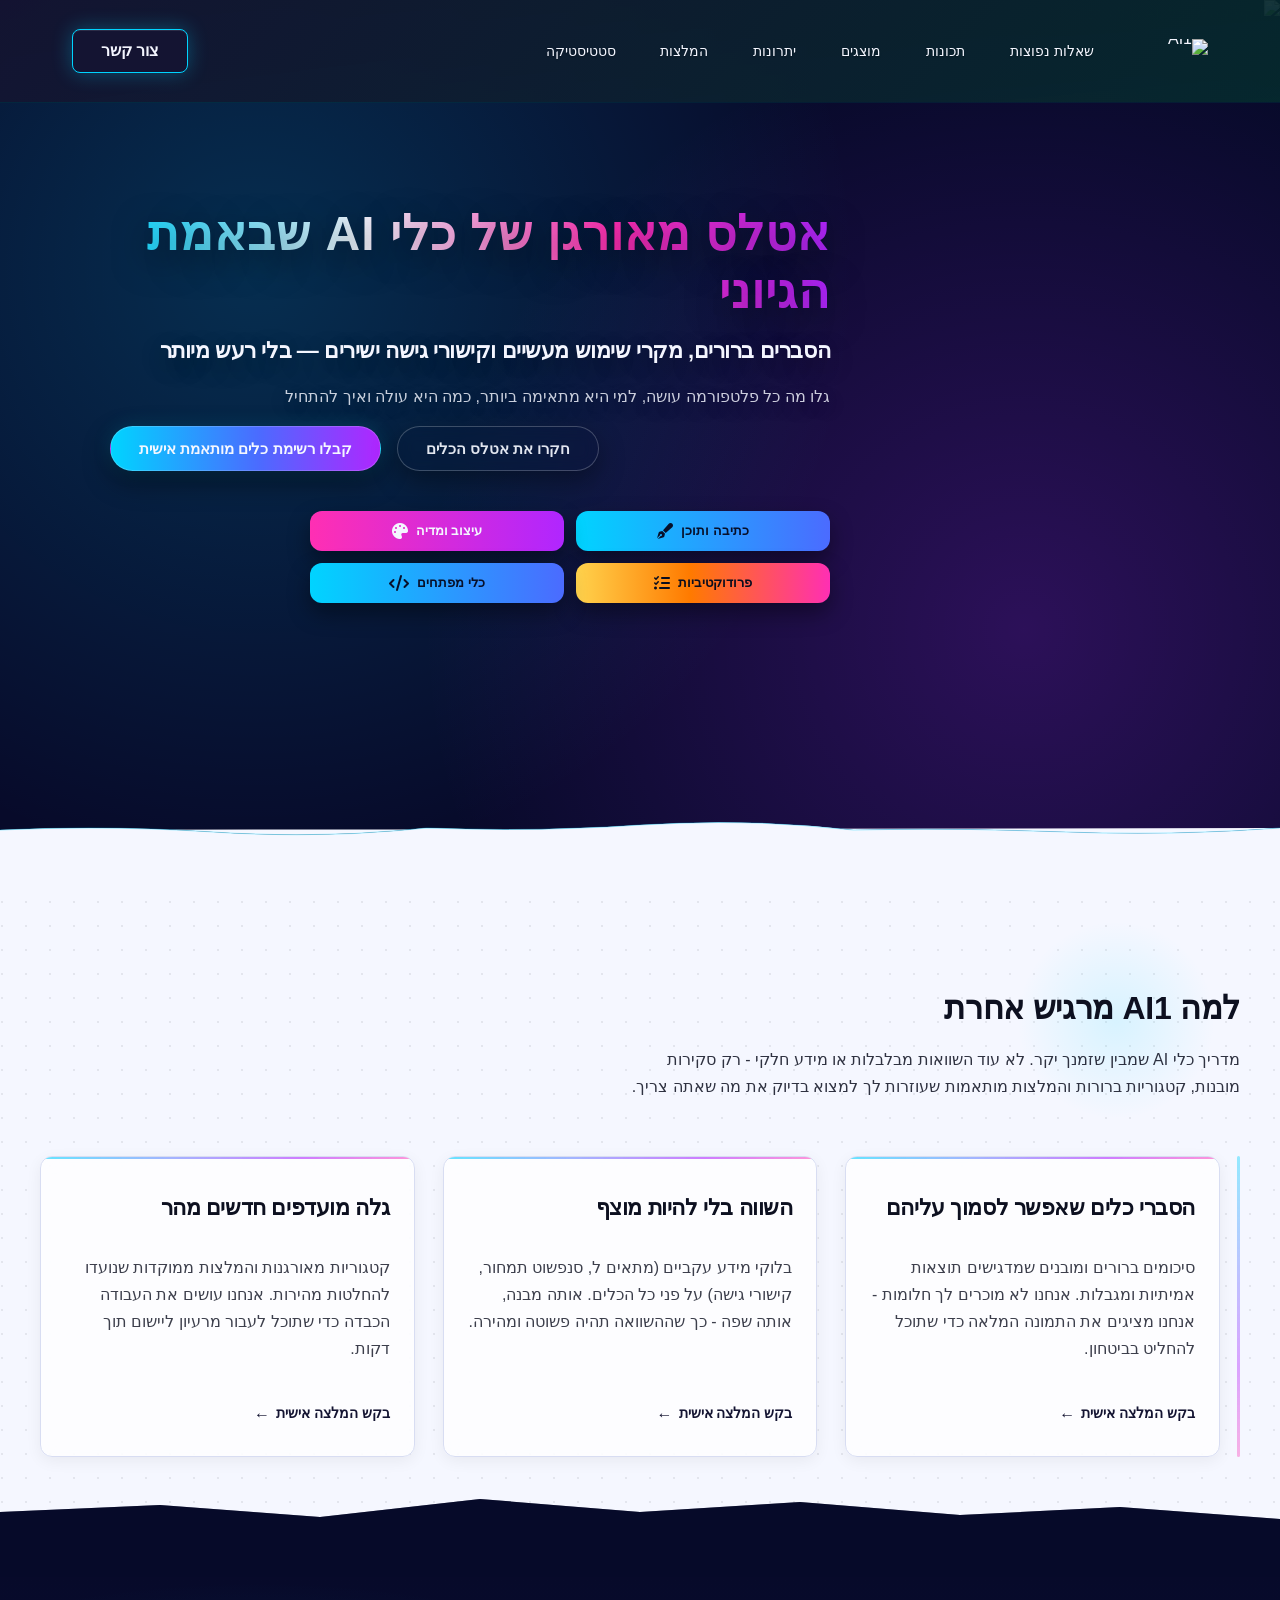
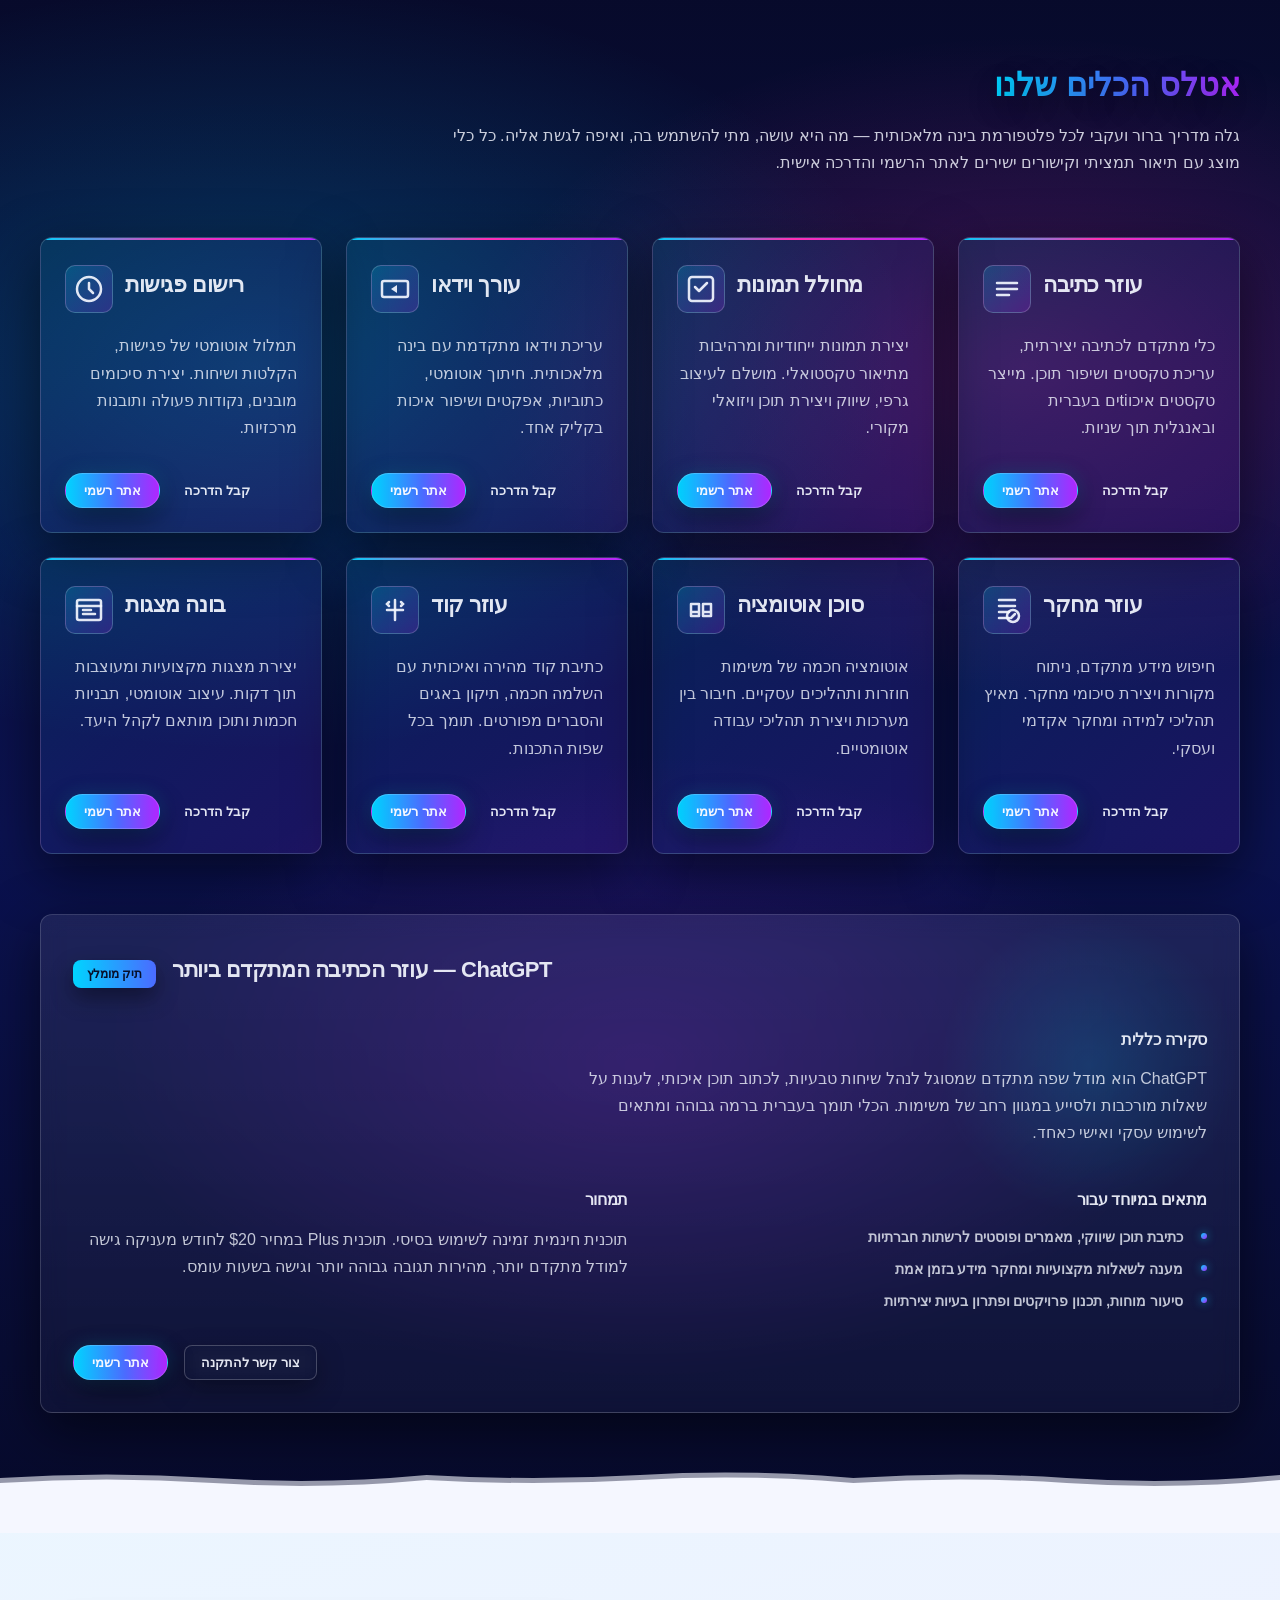
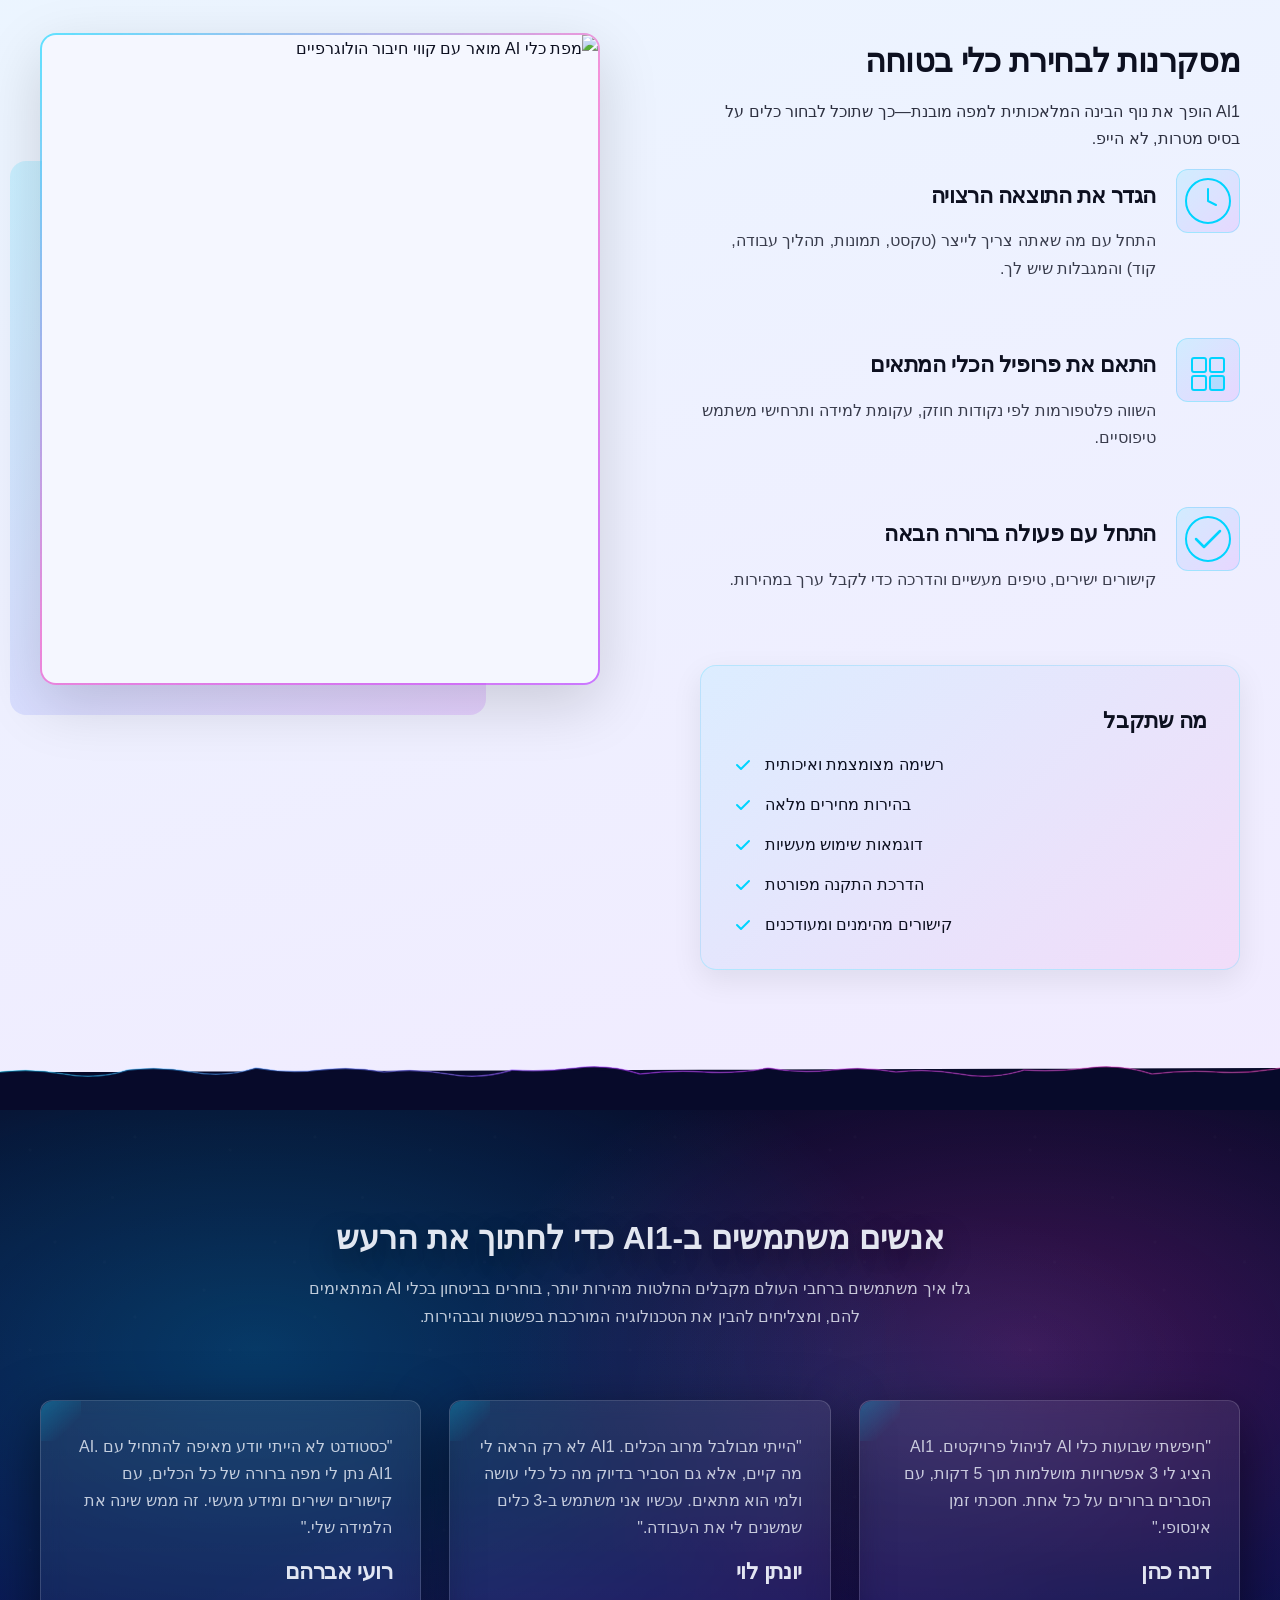
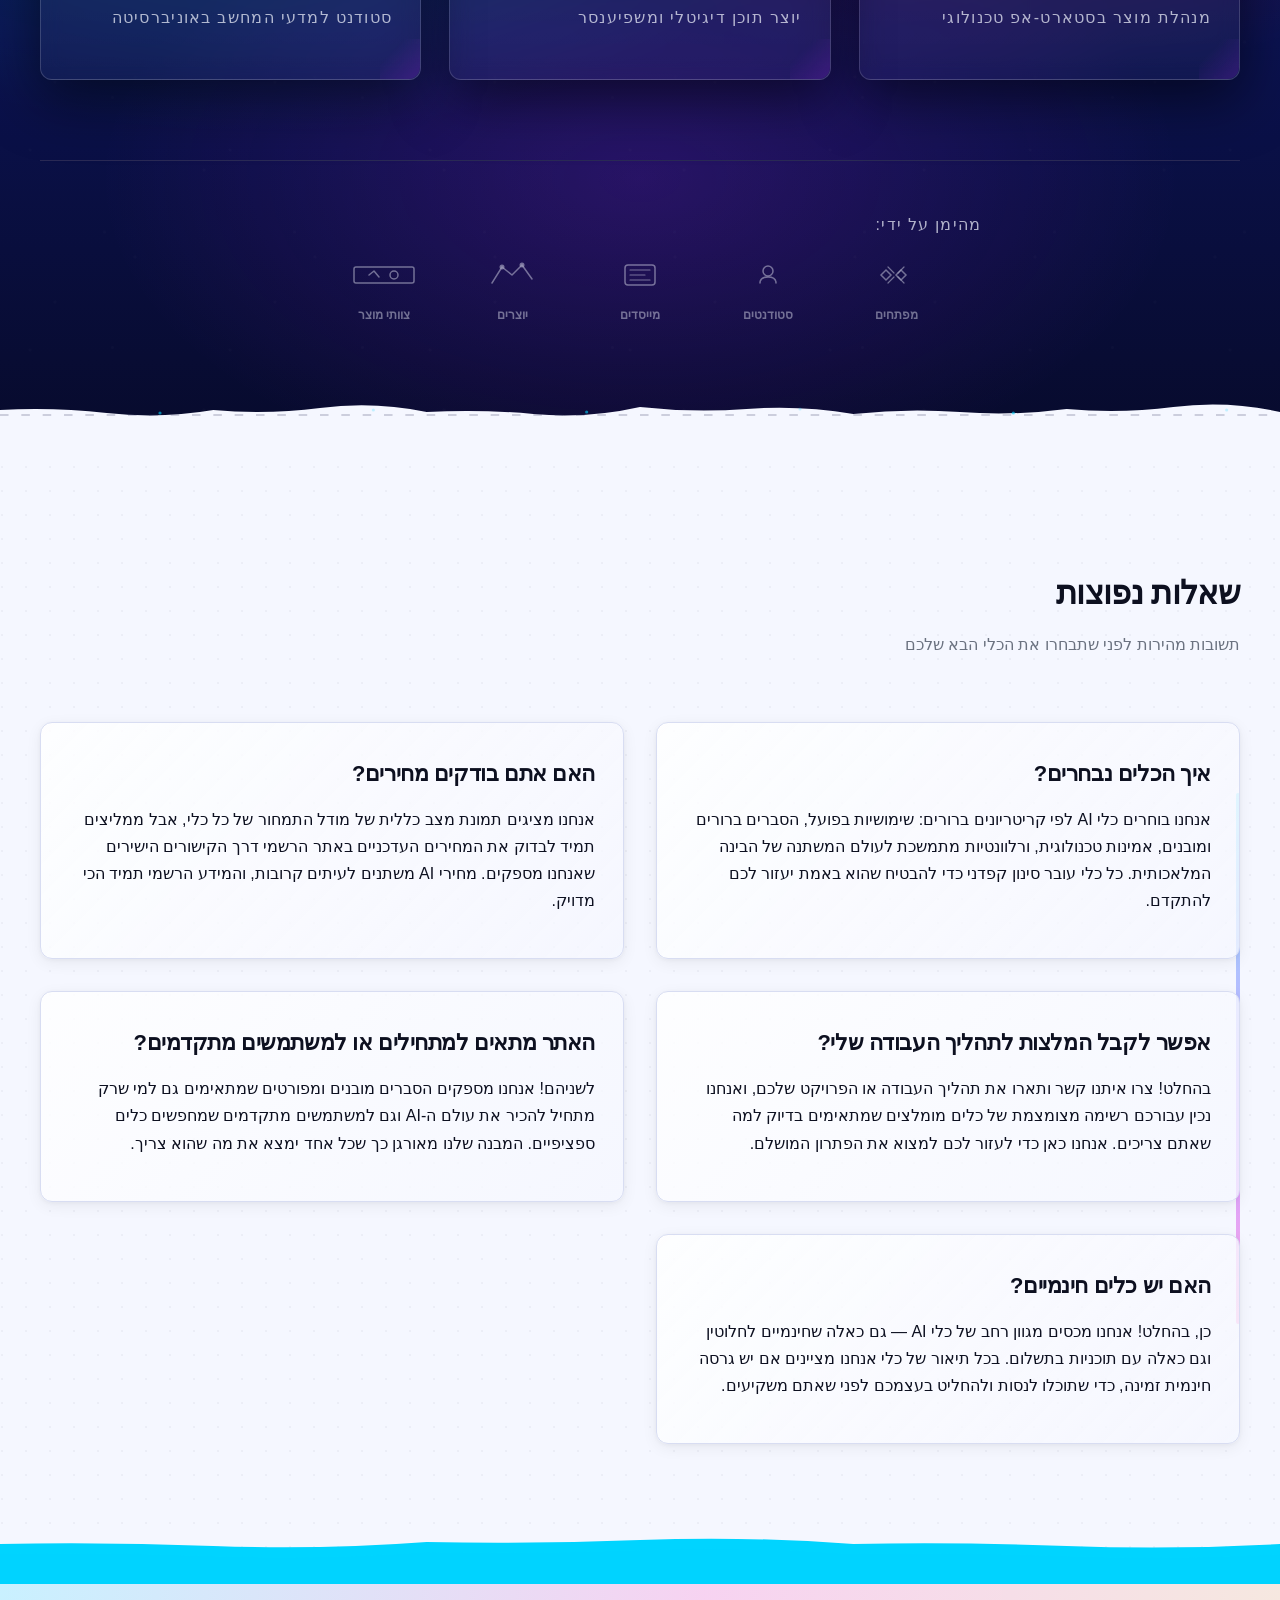
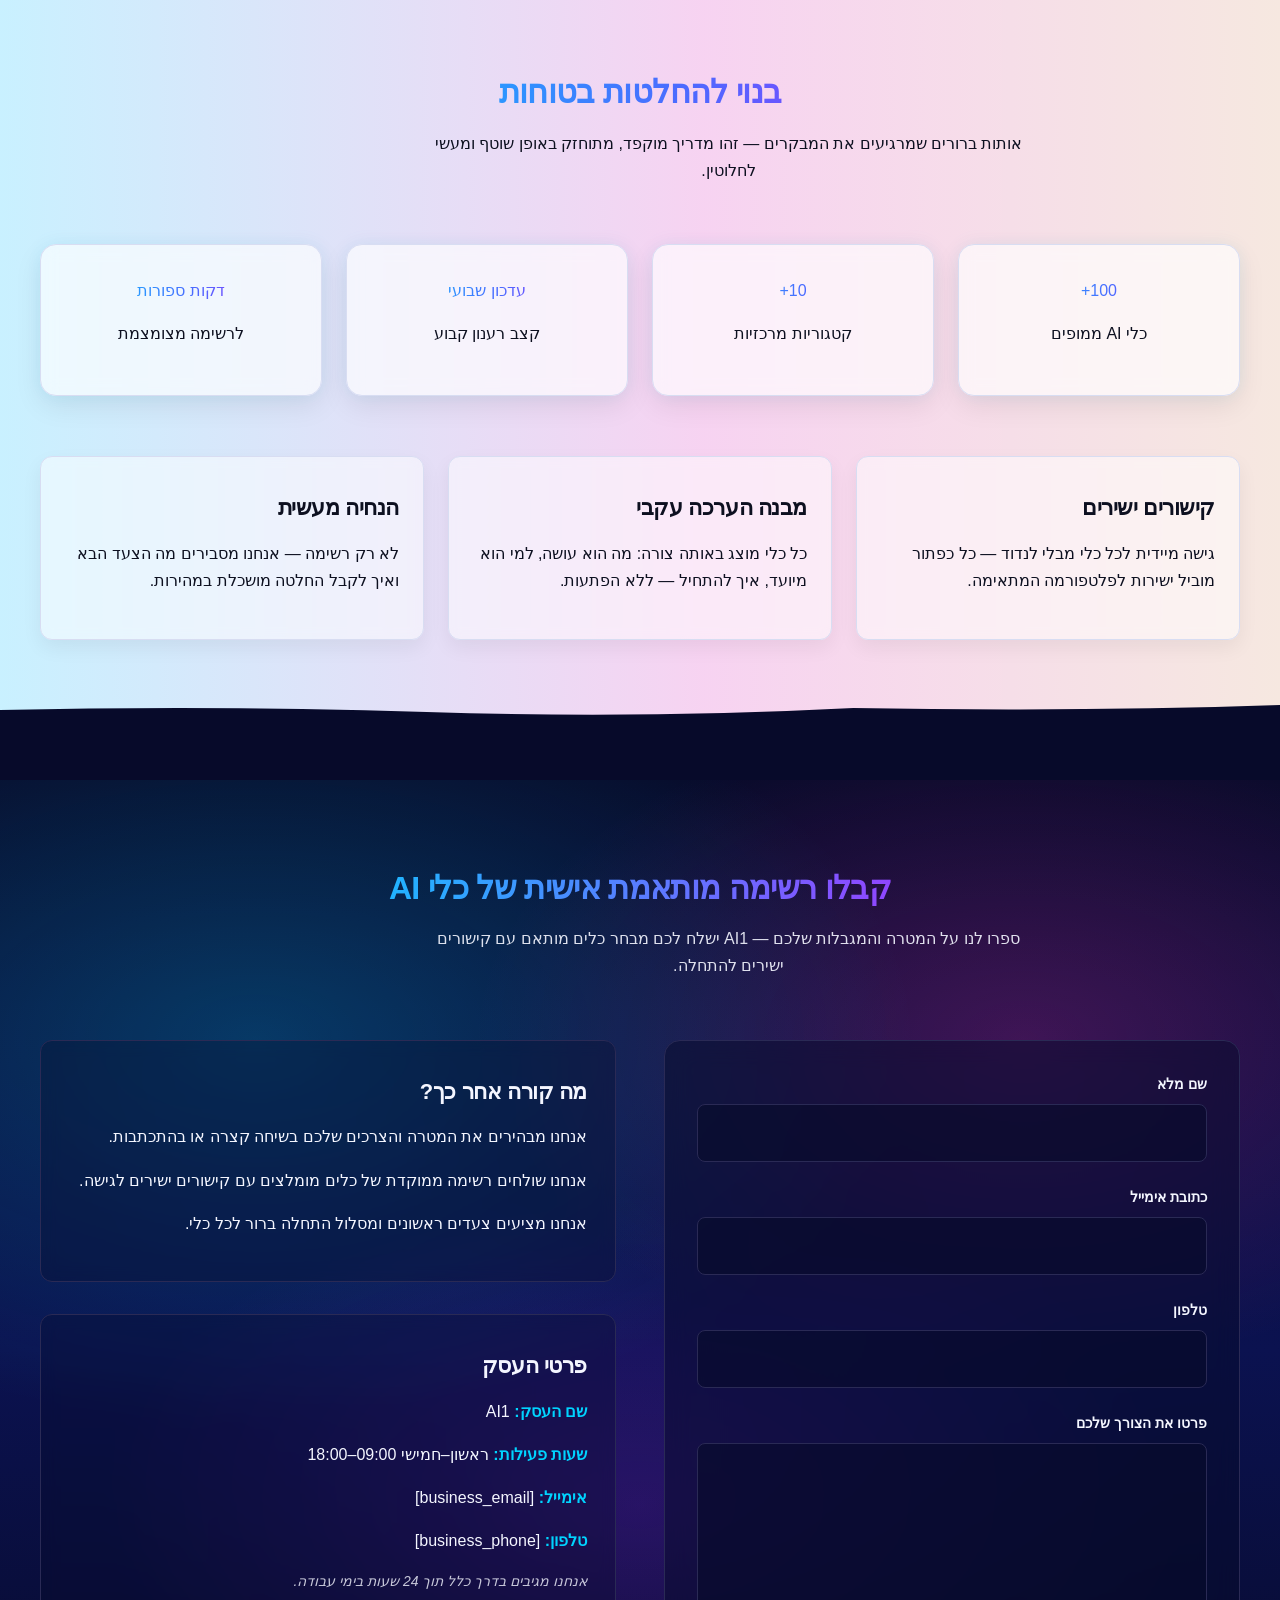
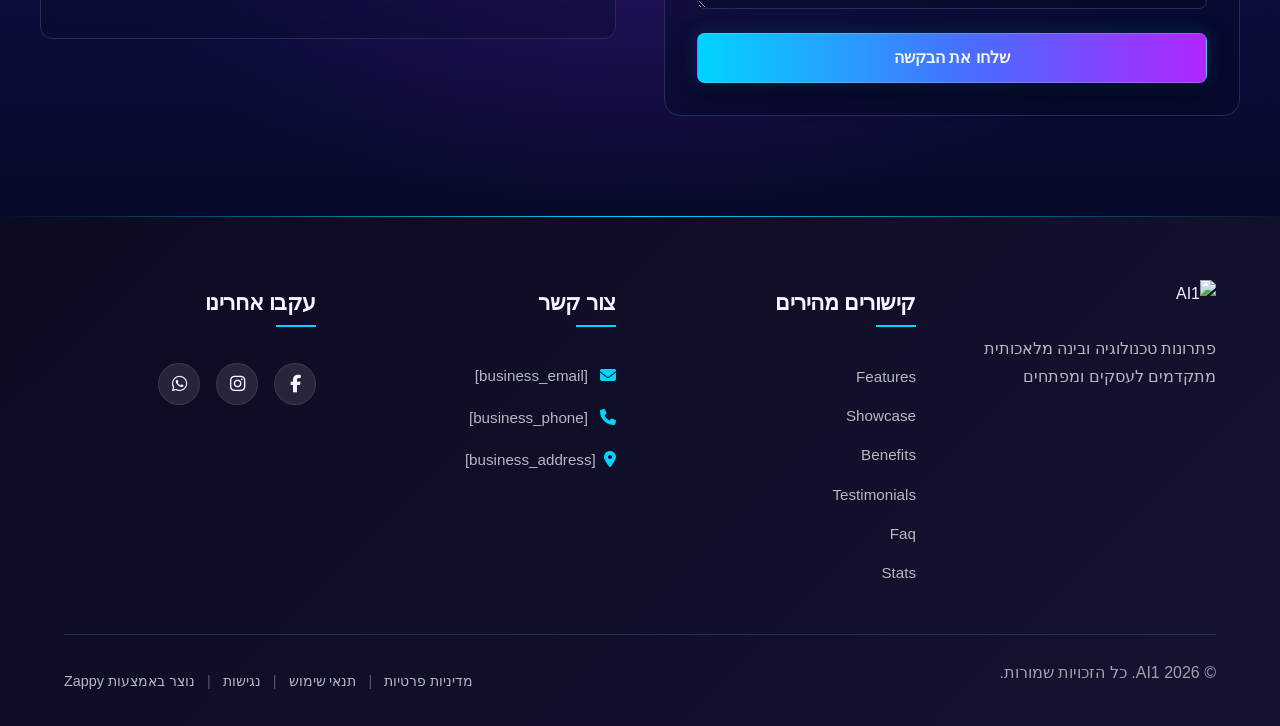
==== commit c3506bc7: "Background sync: Progressive GitHub Sync" ====
--- a/index.html
+++ b/index.html
@@ -344,7 +344,7 @@
       <a href="/" class="logo-link">
         <img src="/assets/ai1-logo.webp" alt="AI1" class="logo">
       </a>
-    </div><ul class="nav-menu" id="navMenu"><li><a href="#features">תכונות</a></li><li><a href="#showcase">מוצגים</a></li><li><a href="#benefits">יתרונות</a></li><li><a href="#testimonials">המלצות</a></li><li><a href="#faq">שאלות נפוצות</a></li><li><a href="#stats">סטטיסטיקה</a></li></ul></div>
+    </div><ul class="nav-menu" id="navMenu"><li><a href="#zappy-section-5">שאלות נפוצות</a></li><li><a href="#features">תכונות</a></li><li><a href="#showcase">מוצגים</a></li><li><a href="#benefits">יתרונות</a></li><li><a href="#testimonials">המלצות</a></li><li><a href="#stats">סטטיסטיקה</a></li></ul></div>
     
     
     
@@ -783,7 +783,7 @@
 </script>
   
   <main>
-    <section class="index-hero-section" data-layout-spec="בית-hero" data-hero-type="fullscreen-scrim">
+    <section class="index-hero-section" data-layout-spec="בית-hero" data-hero-type="fullscreen-scrim" id="zappy-section-0">
   <!-- Background Media Layer -->
   <img data-hero-bg="true" data-placeholder="index-hero-bg" data-context="Cinematic midnight indigo-to-deep teal gradient environment with subtle dot-grid and faint topographic contour lines, creating a holographic atlas-like background for an AI tools directory website. Abstract, futuristic, premium tech aesthetic with soft glows and depth." data-preserve-bg="0" width="1920" height="1080" src="/assets/site-index-hero-bg.webp" alt="רקע אטלס כלי AI הולוגרפי" class="index-hero-bg">
   
@@ -829,10 +829,10 @@
   <div class="index-hero-divider-wrapper">
     <svg data-no-icon-edit="true" aria-hidden="true" viewbox="0 0 1200 100" preserveaspectratio="none" xmlns="http://www.w3.org/2000/svg">
       <defs>
-        <linearGradient id="index-hero-divider-gradient" x1="0%" y1="0%" x2="0%" y2="100%">
+        <lineargradient id="index-hero-divider-gradient" x1="0%" y1="0%" x2="0%" y2="100%">
           <stop offset="0%" style="stop-color:#070A2A;stop-"></stop>
           <stop offset="100%" style="stop-color:#F5F7FF;stop-opacity:1"></stop>
-        </linearGradient>
+        </lineargradient>
       </defs>
       <path d="M0,100 L0,30 Q100,25 200,32 T400,28 Q500,32 600,25 T800,30 Q900,28 1000,32 T1200,28 L1200,100 Z" fill="var(--bg-light)"></path>
       <path d="M0,30 Q100,25 200,32 T400,28 Q500,32 600,25 T800,30 Q900,28 1000,32 T1200,28" stroke="rgba(0,212,255,0.35)" stroke-width="1" fill="var(--bg-light)"></path>
@@ -840,32 +840,32 @@
   </div>
 </section>
 
-<section class="index-features-section" data-layout-spec="בית-features">
-  <div class="index-features-section__container">
-    <div class="index-features-section__intro">
+<section class="index-features-section" data-layout-spec="בית-features" id="zappy-section-1">
+  <div class="index-features-section__container" id="zappy-section-2">
+    <div class="index-features-section__intro" id="zappy-section-3">
       <h2 class="index-features-section__headline">למה AI1 מרגיש אחרת</h2>
       <p class="index-features-section__intro-text">מדריך כלי AI שמבין שזמנך יקר. לא עוד השוואות מבלבלות או מידע חלקי - רק סקירות מובנות, קטגוריות ברורות והמלצות מותאמות שעוזרות לך למצוא בדיוק את מה שאתה צריך.</p>
     </div>
 
-    <div class="index-features-section__grid-wrapper">
-      <div class="index-features-section__gradient-stroke" aria-hidden="true"></div>
-      <div class="index-features-section__grid">
-        <article class="index-features-section__card">
-          <div class="index-features-section__card-gradient" aria-hidden="true"></div>
+    <div class="index-features-section__grid-wrapper" id="zappy-section-4">
+      <div class="index-features-section__gradient-stroke" aria-hidden="true" id="zappy-section-5"></div>
+      <div class="index-features-section__grid" id="zappy-section-6">
+        <article class="index-features-section__card" id="zappy-section-7">
+          <div class="index-features-section__card-gradient" aria-hidden="true" id="zappy-section-8"></div>
           <h3 class="index-features-section__card-title">הסברי כלים שאפשר לסמוך עליהם</h3>
           <p class="index-features-section__card-text">סיכומים ברורים ומובנים שמדגישים תוצאות אמיתיות ומגבלות. אנחנו לא מוכרים לך חלומות - אנחנו מציגים את התמונה המלאה כדי שתוכל להחליט בביטחון.</p>
           <a href="#contact" class="index-features-section__card-link">בקש המלצה אישית <span aria-hidden="true">←</span></a>
         </article>
 
-        <article class="index-features-section__card">
-          <div class="index-features-section__card-gradient" aria-hidden="true"></div>
+        <article class="index-features-section__card" id="zappy-section-9">
+          <div class="index-features-section__card-gradient" aria-hidden="true" id="zappy-section-10"></div>
           <h3 class="index-features-section__card-title">השווה בלי להיות מוצף</h3>
           <p class="index-features-section__card-text">בלוקי מידע עקביים (מתאים ל, סנפשוט תמחור, קישורי גישה) על פני כל הכלים. אותה מבנה, אותה שפה - כך שההשוואה תהיה פשוטה ומהירה.</p>
           <a href="#contact" class="index-features-section__card-link">בקש המלצה אישית <span aria-hidden="true">←</span></a>
         </article>
 
-        <article class="index-features-section__card">
-          <div class="index-features-section__card-gradient" aria-hidden="true"></div>
+        <article class="index-features-section__card" id="zappy-section-11">
+          <div class="index-features-section__card-gradient" aria-hidden="true" id="zappy-section-12"></div>
           <h3 class="index-features-section__card-title">גלה מועדפים חדשים מהר</h3>
           <p class="index-features-section__card-text">קטגוריות מאורגנות והמלצות ממוקדות שנועדו להחלטות מהירות. אנחנו עושים את העבודה הכבדה כדי שתוכל לעבור מרעיון ליישום תוך דקות.</p>
           <a href="#contact" class="index-features-section__card-link">בקש המלצה אישית <span aria-hidden="true">←</span></a>
@@ -874,14 +874,14 @@
     </div>
   </div>
 
-  <div class="index-features-section__divider-wrapper">
+  <div class="index-features-section__divider-wrapper" id="zappy-section-13">
     <svg data-no-icon-edit="true" aria-hidden="true" viewbox="0 0 1200 100" preserveaspectratio="none" xmlns="http://www.w3.org/2000/svg">
       <defs>
-        <linearGradient id="index-features-divider-gradient" x1="0%" y1="0%" x2="100%" y2="0%">
+        <lineargradient id="index-features-divider-gradient" x1="0%" y1="0%" x2="100%" y2="0%">
           <stop offset="0%" style="stop-color:#00D4FF;stop-opacity:0.3"></stop>
           <stop offset="50%" style="stop-color:#B026FF;stop-opacity:0.25"></stop>
           <stop offset="100%" style="stop-color:#FF2FB3;stop-opacity:0.2"></stop>
-        </linearGradient>
+        </lineargradient>
       </defs>
       <path d="M0,100 L0,35 L150,28 L300,40 L450,22 L600,35 L750,25 L900,38 L1050,30 L1200,42 L1200,100 Z" fill="#070A2A"></path>
       <path d="M0,100 L0,35 L150,28 L300,40 L450,22 L600,35 L750,25 L900,38 L1050,30 L1200,42 L1200,100 Z" fill="#070A2A" opacity="0.4"></path>
@@ -889,7 +889,7 @@
   </div>
 </section>
 
-<section class="index-showcase-section" data-layout-spec="בית-showcase">
+<section class="index-showcase-section" data-layout-spec="בית-showcase" id="zappy-section-14">
   <div class="showcase-container">
     <div class="showcase-intro">
       <h2>אטלס הכלים שלנו</h2>
@@ -897,7 +897,7 @@
     </div>
 
     <div class="showcase-grid">
-      <article class="tool-card">
+      <article class="tool-card" id="zappy-section-15">
         <div class="tool-card-inner">
           <div class="tool-card-header">
             <div class="tool-icon">
@@ -915,7 +915,7 @@
         </div>
       </article>
 
-      <article class="tool-card">
+      <article class="tool-card" id="zappy-section-16">
         <div class="tool-card-inner">
           <div class="tool-card-header">
             <div class="tool-icon">
@@ -934,7 +934,7 @@
         </div>
       </article>
 
-      <article class="tool-card">
+      <article class="tool-card" id="zappy-section-17">
         <div class="tool-card-inner">
           <div class="tool-card-header">
             <div class="tool-icon">
@@ -953,7 +953,7 @@
         </div>
       </article>
 
-      <article class="tool-card">
+      <article class="tool-card" id="zappy-section-18">
         <div class="tool-card-inner">
           <div class="tool-card-header">
             <div class="tool-icon">
@@ -972,7 +972,7 @@
         </div>
       </article>
 
-      <article class="tool-card">
+      <article class="tool-card" id="zappy-section-19">
         <div class="tool-card-inner">
           <div class="tool-card-header">
             <div class="tool-icon">
@@ -992,7 +992,7 @@
         </div>
       </article>
 
-      <article class="tool-card">
+      <article class="tool-card" id="zappy-section-20">
         <div class="tool-card-inner">
           <div class="tool-card-header">
             <div class="tool-icon">
@@ -1010,7 +1010,7 @@
         </div>
       </article>
 
-      <article class="tool-card">
+      <article class="tool-card" id="zappy-section-21">
         <div class="tool-card-inner">
           <div class="tool-card-header">
             <div class="tool-icon">
@@ -1029,7 +1029,7 @@
         </div>
       </article>
 
-      <article class="tool-card">
+      <article class="tool-card" id="zappy-section-22">
         <div class="tool-card-inner">
           <div class="tool-card-header">
             <div class="tool-icon">
@@ -1056,12 +1056,12 @@
       </div>
       
       <div class="dossier-content">
-        <div class="dossier-section">
+        <div class="dossier-section" id="zappy-section-23">
           <h4>סקירה כללית</h4>
           <p>ChatGPT הוא מודל שפה מתקדם שמסוגל לנהל שיחות טבעיות, לכתוב תוכן איכותי, לענות על שאלות מורכבות ולסייע במגוון רחב של משימות. הכלי תומך בעברית ברמה גבוהה ומתאים לשימוש עסקי ואישי כאחד.</p>
         </div>
 
-        <div class="dossier-section">
+        <div class="dossier-section" id="zappy-section-24">
           <h4>מתאים במיוחד עבור</h4>
           <ul class="dossier-list">
             <li>כתיבת תוכן שיווקי, מאמרים ופוסטים לרשתות חברתיות</li>
@@ -1070,7 +1070,7 @@
           </ul>
         </div>
 
-        <div class="dossier-section">
+        <div class="dossier-section" id="zappy-section-25">
           <h4>תמחור</h4>
           <p>תוכנית חינמית זמינה לשימוש בסיסי. תוכנית Plus במחיר $20 לחודש מעניקה גישה למודל מתקדם יותר, מהירות תגובה גבוהה יותר וגישה בשעות עומס.</p>
         </div>
@@ -1086,11 +1086,11 @@
   <div class="showcase-divider-wrapper">
     <svg data-no-icon-edit="true" aria-hidden="true" viewbox="0 0 1200 100" preserveaspectratio="none" xmlns="http://www.w3.org/2000/svg">
       <defs>
-        <linearGradient id="wave-glow" x1="0%" y1="0%" x2="100%" y2="0%">
+        <lineargradient id="wave-glow" x1="0%" y1="0%" x2="100%" y2="0%">
           <stop offset="0%" style="stop-color:#00D4FF;stop-opacity:0.4"></stop>
           <stop offset="50%" style="stop-color:#FF2FB3;stop-opacity:0.3"></stop>
           <stop offset="100%" style="stop-color:#B026FF;stop-opacity:0.4"></stop>
-        </linearGradient>
+        </lineargradient>
       </defs>
       <path d="M0,100 L0,45 Q100,38 200,45 T400,42 Q500,48 600,42 T800,45 Q900,38 1000,45 T1200,42 L1200,100 Z" fill="var(--bg-light)" opacity="0.6"></path>
       <path d="M0,100 L0,50 Q100,43 200,50 T400,47 Q500,53 600,47 T800,50 Q900,43 1000,50 T1200,47 L1200,100 Z" fill="var(--bg-light)"></path>
@@ -1098,7 +1098,7 @@
   </div>
 </section>
 
-<section class="index-benefits-section" data-layout-spec="בית-benefits">
+<section class="index-benefits-section" data-layout-spec="בית-benefits" id="zappy-section-26">
   <div class="index-benefits-container">
     <div class="index-benefits-content">
       <h2 class="index-benefits-heading">מסקרנות לבחירת כלי בטוחה</h2>
@@ -1195,11 +1195,11 @@
   <div class="index-benefits-divider-wrapper">
     <svg data-no-icon-edit="true" aria-hidden="true" viewbox="0 0 1200 80" preserveaspectratio="none" xmlns="http://www.w3.org/2000/svg">
       <defs>
-        <linearGradient id="index-benefits-neon-rim" x1="0%" y1="0%" x2="100%" y2="0%">
+        <lineargradient id="index-benefits-neon-rim" x1="0%" y1="0%" x2="100%" y2="0%">
           <stop offset="0%" style="stop-color:#00D4FF;stop-opacity:0.4"></stop>
           <stop offset="50%" style="stop-color:#B026FF;stop-opacity:0.5"></stop>
           <stop offset="100%" style="stop-color:#FF2FB3;stop-opacity:0.4"></stop>
-        </linearGradient>
+        </lineargradient>
       </defs>
       <path d="M0,80 L0,42 Q30,38 60,44 T120,40 Q150,36 180,42 T240,38 Q270,44 300,40 T360,42 Q390,38 420,44 T480,40 Q510,42 540,38 T600,44 Q630,40 660,42 T720,38 Q750,44 780,40 T840,42 Q870,38 900,44 T960,40 Q990,42 1020,38 T1080,44 Q1110,40 1140,42 T1200,38 L1200,80 Z" fill="#070A2A"></path>
       <path d="M0,42 Q30,38 60,44 T120,40 Q150,36 180,42 T240,38 Q270,44 300,40 T360,42 Q390,38 420,44 T480,40 Q510,42 540,38 T600,44 Q630,40 660,42 T720,38 Q750,44 780,40 T840,42 Q870,38 900,44 T960,40 Q990,42 1020,38 T1080,44 Q1110,40 1140,42 T1200,38" stroke="url(#index-benefits-neon-rim)" stroke-width="1.5" fill="#070A2A"></path>
@@ -1207,43 +1207,43 @@
   </div>
 </section>
 
-<section class="index-testimonials-section" data-layout-spec="בית-testimonials">
-  <div class="index-testimonials-section__container">
-    <div class="index-testimonials-section__intro">
+<section class="index-testimonials-section" data-layout-spec="בית-testimonials" id="zappy-section-27">
+  <div class="index-testimonials-section__container" id="zappy-section-28">
+    <div class="index-testimonials-section__intro" id="zappy-section-29">
       <h2 class="index-testimonials-section__title">אנשים משתמשים ב-AI1 כדי לחתוך את הרעש</h2>
       <p class="index-testimonials-section__subtitle">גלו איך משתמשים ברחבי העולם מקבלים החלטות מהירות יותר, בוחרים בביטחון בכלי AI המתאימים להם, ומצליחים להבין את הטכנולוגיה המורכבת בפשטות ובבהירות.</p>
     </div>
 
-    <div class="index-testimonials-section__grid">
-      <div class="index-testimonials-section__card">
-        <div class="index-testimonials-section__corner-accent index-testimonials-section__corner-accent--top-right"></div>
-        <div class="index-testimonials-section__corner-accent index-testimonials-section__corner-accent--bottom-left"></div>
+    <div class="index-testimonials-section__grid" id="zappy-section-30">
+      <div class="index-testimonials-section__card" id="zappy-section-31">
+        <div class="index-testimonials-section__corner-accent index-testimonials-section__corner-accent--top-right" id="zappy-section-32"></div>
+        <div class="index-testimonials-section__corner-accent index-testimonials-section__corner-accent--bottom-left" id="zappy-section-33"></div>
         <p class="index-testimonials-section__quote">"חיפשתי שבועות כלי AI לניהול פרויקטים. AI1 הציג לי 3 אפשרויות מושלמות תוך 5 דקות, עם הסברים ברורים על כל אחת. חסכתי זמן אינסופי."</p>
         <h3 class="index-testimonials-section__name">דנה כהן</h3>
         <p class="index-testimonials-section__role">מנהלת מוצר בסטארט-אפ טכנולוגי</p>
       </div>
 
-      <div class="index-testimonials-section__card">
-        <div class="index-testimonials-section__corner-accent index-testimonials-section__corner-accent--top-right"></div>
-        <div class="index-testimonials-section__corner-accent index-testimonials-section__corner-accent--bottom-left"></div>
+      <div class="index-testimonials-section__card" id="zappy-section-34">
+        <div class="index-testimonials-section__corner-accent index-testimonials-section__corner-accent--top-right" id="zappy-section-35"></div>
+        <div class="index-testimonials-section__corner-accent index-testimonials-section__corner-accent--bottom-left" id="zappy-section-36"></div>
         <p class="index-testimonials-section__quote">"הייתי מבולבל מרוב הכלים. AI1 לא רק הראה לי מה קיים, אלא גם הסביר בדיוק מה כל כלי עושה ולמי הוא מתאים. עכשיו אני משתמש ב-3 כלים שמשנים לי את העבודה."</p>
         <h3 class="index-testimonials-section__name">יונתן לוי</h3>
         <p class="index-testimonials-section__role">יוצר תוכן דיגיטלי ומשפיענסר</p>
       </div>
 
-      <div class="index-testimonials-section__card">
-        <div class="index-testimonials-section__corner-accent index-testimonials-section__corner-accent--top-right"></div>
-        <div class="index-testimonials-section__corner-accent index-testimonials-section__corner-accent--bottom-left"></div>
+      <div class="index-testimonials-section__card" id="zappy-section-37">
+        <div class="index-testimonials-section__corner-accent index-testimonials-section__corner-accent--top-right" id="zappy-section-38"></div>
+        <div class="index-testimonials-section__corner-accent index-testimonials-section__corner-accent--bottom-left" id="zappy-section-39"></div>
         <p class="index-testimonials-section__quote">"כסטודנט לא הייתי יודע מאיפה להתחיל עם AI. AI1 נתן לי מפה ברורה של כל הכלים, עם קישורים ישירים ומידע מעשי. זה ממש שינה את הלמידה שלי."</p>
         <h3 class="index-testimonials-section__name">רועי אברהם</h3>
         <p class="index-testimonials-section__role">סטודנט למדעי המחשב באוניברסיטה</p>
       </div>
     </div>
 
-    <div class="index-testimonials-section__trust-strip">
+    <div class="index-testimonials-section__trust-strip" id="zappy-section-40">
       <p class="index-testimonials-section__trust-label">מהימן על ידי:</p>
-      <div class="index-testimonials-section__logos">
-        <div class="index-testimonials-section__logo-item">
+      <div class="index-testimonials-section__logos" id="zappy-section-41">
+        <div class="index-testimonials-section__logo-item" id="zappy-section-42">
           <svg data-no-icon-edit="true" aria-hidden="true" width="80" height="40" viewbox="0 0 80 40" fill="none" xmlns="http://www.w3.org/2000/svg">
             <rect x="10" y="12" width="60" height="16" rx="2" stroke="currentColor" stroke-width="1.5" fill="none"></rect>
             <path d="M25 20L30 16L35 22" stroke="currentColor" stroke-width="1.5" stroke-linecap="round" stroke-linejoin="round"></path>
@@ -1251,7 +1251,7 @@
           </svg>
           <span class="index-testimonials-section__logo-text">צוותי מוצר</span>
         </div>
-        <div class="index-testimonials-section__logo-item">
+        <div class="index-testimonials-section__logo-item" id="zappy-section-43">
           <svg data-no-icon-edit="true" aria-hidden="true" width="80" height="40" viewbox="0 0 80 40" fill="none" xmlns="http://www.w3.org/2000/svg">
             <path d="M20 28L30 12L40 20L50 10L60 24" stroke="currentColor" stroke-width="1.5" stroke-linecap="round" stroke-linejoin="round" fill="none"></path>
             <circle cx="30" cy="12" r="2.5" fill="currentColor"></circle>
@@ -1259,21 +1259,21 @@
           </svg>
           <span class="index-testimonials-section__logo-text">יוצרים</span>
         </div>
-        <div class="index-testimonials-section__logo-item">
+        <div class="index-testimonials-section__logo-item" id="zappy-section-44">
           <svg data-no-icon-edit="true" aria-hidden="true" width="80" height="40" viewbox="0 0 80 40" fill="none" xmlns="http://www.w3.org/2000/svg">
             <rect x="25" y="10" width="30" height="20" rx="3" stroke="currentColor" stroke-width="1.5" fill="none"></rect>
             <path d="M30 15H50M30 20H45M30 25H50" stroke="currentColor" stroke-width="1.2" stroke-linecap="round"></path>
           </svg>
           <span class="index-testimonials-section__logo-text">מייסדים</span>
         </div>
-        <div class="index-testimonials-section__logo-item">
+        <div class="index-testimonials-section__logo-item" id="zappy-section-45">
           <svg data-no-icon-edit="true" aria-hidden="true" width="80" height="40" viewbox="0 0 80 40" fill="none" xmlns="http://www.w3.org/2000/svg">
             <circle cx="40" cy="16" r="5" stroke="currentColor" stroke-width="1.5" fill="none"></circle>
             <path d="M32 28C32 24 35 22 40 22C45 22 48 24 48 28" stroke="currentColor" stroke-width="1.5" stroke-linecap="round"></path>
           </svg>
           <span class="index-testimonials-section__logo-text">סטודנטים</span>
         </div>
-        <div class="index-testimonials-section__logo-item">
+        <div class="index-testimonials-section__logo-item" id="zappy-section-46">
           <svg data-no-icon-edit="true" aria-hidden="true" width="80" height="40" viewbox="0 0 80 40" fill="none" xmlns="http://www.w3.org/2000/svg">
             <path d="M25 20L30 15L35 20L30 25L25 20Z" stroke="currentColor" stroke-width="1.5" fill="none"></path>
             <path d="M40 20L45 15L50 20L45 25L40 20Z" stroke="currentColor" stroke-width="1.5" fill="none"></path>
@@ -1285,13 +1285,13 @@
     </div>
   </div>
 
-  <div class="index-testimonials-section__divider-wrapper">
+  <div class="index-testimonials-section__divider-wrapper" id="zappy-section-47">
     <svg data-no-icon-edit="true" aria-hidden="true" viewbox="0 0 1200 100" preserveaspectratio="none" xmlns="http://www.w3.org/2000/svg">
       <defs>
-        <linearGradient id="testimonials-divider-gradient" x1="0%" y1="0%" x2="0%" y2="100%">
+        <lineargradient id="testimonials-divider-gradient" x1="0%" y1="0%" x2="0%" y2="100%">
           <stop offset="0%" style="stop-color:#0B1250;stop-opacity:1"></stop>
           <stop offset="100%" style="stop-color:#F5F7FF;stop-opacity:1"></stop>
-        </linearGradient>
+        </lineargradient>
       </defs>
       <path d="M0,100 L0,45 Q50,42 100,48 T200,45 Q250,50 300,43 T400,47 Q450,44 500,49 T600,42 Q650,48 700,44 T800,49 Q850,43 900,47 T1000,44 Q1050,49 1100,42 T1200,47 L1200,100 Z" fill="var(--bg-light)"></path>
       <g opacity="0.6">
@@ -1319,44 +1319,44 @@
   </div>
 </section>
 
-<section class="index-faq-section" data-layout-spec="בית-faq">
-  <div class="index-faq-section__container">
-    <div class="index-faq-section__intro">
+<section class="index-faq-section" data-layout-spec="בית-faq" id="zappy-section-48">
+  <div class="index-faq-section__container" id="zappy-section-49">
+    <div class="index-faq-section__intro" id="zappy-section-50">
       <h2>שאלות נפוצות</h2>
       <p>תשובות מהירות לפני שתבחרו את הכלי הבא שלכם</p>
     </div>
     
-    <div class="index-faq-section__gradient-rail" aria-hidden="true"></div>
-    
-    <div class="index-faq-section__qa-grid">
-      <article class="index-faq-section__qa-item">
+    <div class="index-faq-section__gradient-rail" aria-hidden="true" id="zappy-section-51"></div>
+    
+    <div class="index-faq-section__qa-grid" id="zappy-section-52">
+      <article class="index-faq-section__qa-item" id="zappy-section-53">
         <h3>איך הכלים נבחרים?</h3>
         <p>אנחנו בוחרים כלי AI לפי קריטריונים ברורים: שימושיות בפועל, הסברים ברורים ומובנים, אמינות טכנולוגית, ורלוונטיות מתמשכת לעולם המשתנה של הבינה המלאכותית. כל כלי עובר סינון קפדני כדי להבטיח שהוא באמת יעזור לכם להתקדם.</p>
       </article>
       
-      <article class="index-faq-section__qa-item">
+      <article class="index-faq-section__qa-item" id="zappy-section-54">
         <h3>האם אתם בודקים מחירים?</h3>
         <p>אנחנו מציגים תמונת מצב כללית של מודל התמחור של כל כלי, אבל ממליצים תמיד לבדוק את המחירים העדכניים באתר הרשמי דרך הקישורים הישירים שאנחנו מספקים. מחירי AI משתנים לעיתים קרובות, והמידע הרשמי תמיד הכי מדויק.</p>
       </article>
       
-      <article class="index-faq-section__qa-item">
+      <article class="index-faq-section__qa-item" id="zappy-section-55">
         <h3>אפשר לקבל המלצות לתהליך העבודה שלי?</h3>
         <p>בהחלט! צרו איתנו קשר ותארו את תהליך העבודה או הפרויקט שלכם, ואנחנו נכין עבורכם רשימה מצומצמת של כלים מומלצים שמתאימים בדיוק למה שאתם צריכים. אנחנו כאן כדי לעזור לכם למצוא את הפתרון המושלם.</p>
       </article>
       
-      <article class="index-faq-section__qa-item">
+      <article class="index-faq-section__qa-item" id="zappy-section-56">
         <h3>האתר מתאים למתחילים או למשתמשים מתקדמים?</h3>
         <p>לשניהם! אנחנו מספקים הסברים מובנים ומפורטים שמתאימים גם למי שרק מתחיל להכיר את עולם ה-AI וגם למשתמשים מתקדמים שמחפשים כלים ספציפיים. המבנה שלנו מאורגן כך שכל אחד ימצא את מה שהוא צריך.</p>
       </article>
       
-      <article class="index-faq-section__qa-item">
+      <article class="index-faq-section__qa-item" id="zappy-section-57">
         <h3>האם יש כלים חינמיים?</h3>
         <p>כן, בהחלט! אנחנו מכסים מגוון רחב של כלי AI — גם כאלה שחינמיים לחלוטין וגם כאלה עם תוכניות בתשלום. בכל תיאור של כלי אנחנו מציינים אם יש גרסה חינמית זמינה, כדי שתוכלו לנסות ולהחליט בעצמכם לפני שאתם משקיעים.</p>
       </article>
     </div>
   </div>
   
-  <div class="index-faq-section__divider-wrapper">
+  <div class="index-faq-section__divider-wrapper" id="zappy-section-58">
     <svg data-no-icon-edit="true" aria-hidden="true" viewbox="0 0 1200 60" preserveaspectratio="none" xmlns="http://www.w3.org/2000/svg">
       <defs>
         <pattern id="pixelDissolve" x="0" y="0" width="12" height="12" patternunits="userSpaceOnUse">
@@ -1372,7 +1372,7 @@
   </div>
 </section>
 
-<section class="index-stats-section" data-layout-spec="בית-stats">
+<section class="index-stats-section" data-layout-spec="בית-stats" id="zappy-section-59">
   <div class="stats-container">
     <div class="stats-intro">
       <h2>בנוי להחלטות בטוחות</h2>
@@ -1417,11 +1417,11 @@
   <div class="stats-divider-wrapper">
     <svg data-no-icon-edit="true" aria-hidden="true" viewbox="0 0 1200 120" preserveaspectratio="none" xmlns="http://www.w3.org/2000/svg">
       <defs>
-        <linearGradient id="stats-divider-gradient" x1="0%" y1="0%" x2="0%" y2="100%">
+        <lineargradient id="stats-divider-gradient" x1="0%" y1="0%" x2="0%" y2="100%">
           <stop offset="0%" style="stop-color:#F5F7FF;stop-opacity:1"></stop>
           <stop offset="50%" style="stop-color:#E8ECFF;stop-opacity:1"></stop>
           <stop offset="100%" style="stop-color:#0B0B22;stop-opacity:1"></stop>
-        </linearGradient>
+        </lineargradient>
       </defs>
       <path d="M0,120 L0,50 Q200,45 400,52 T800,48 Q1000,52 1200,45 L1200,120 Z" fill="#070A2A"></path>
     </svg>
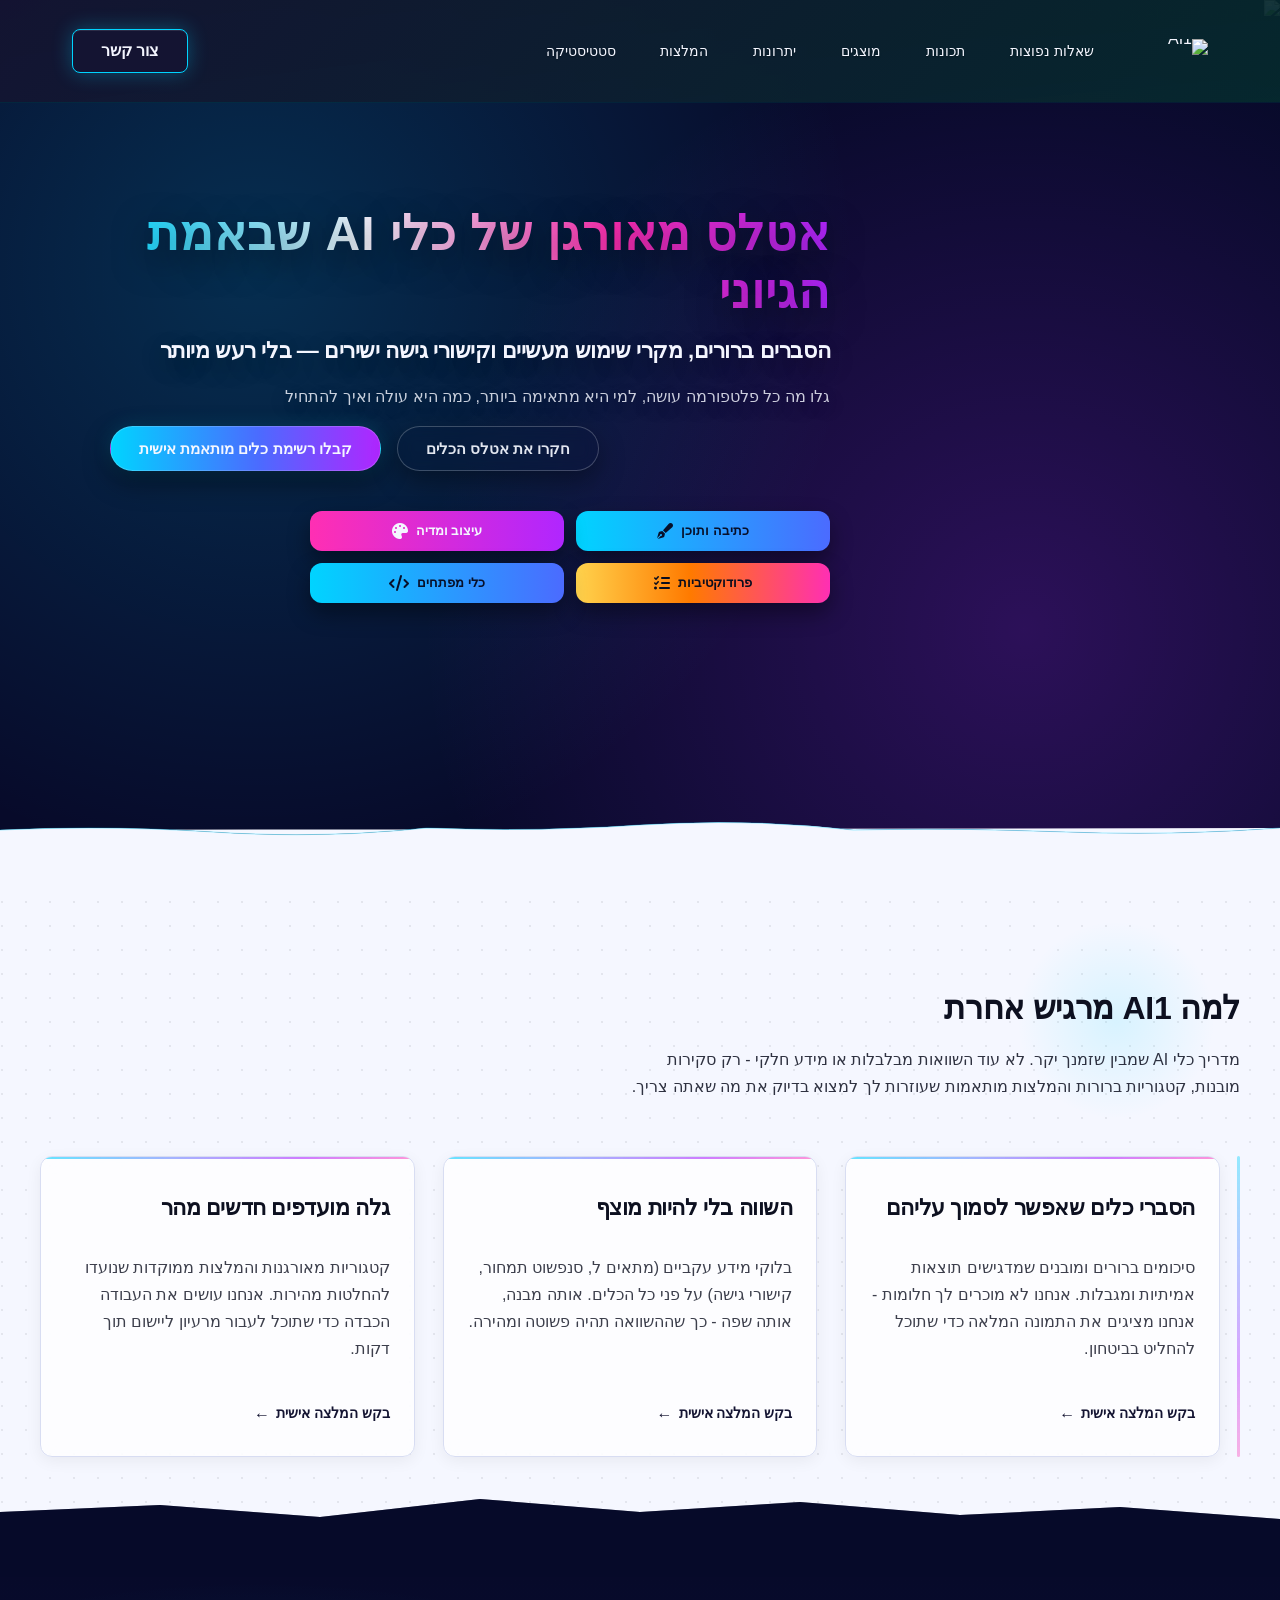
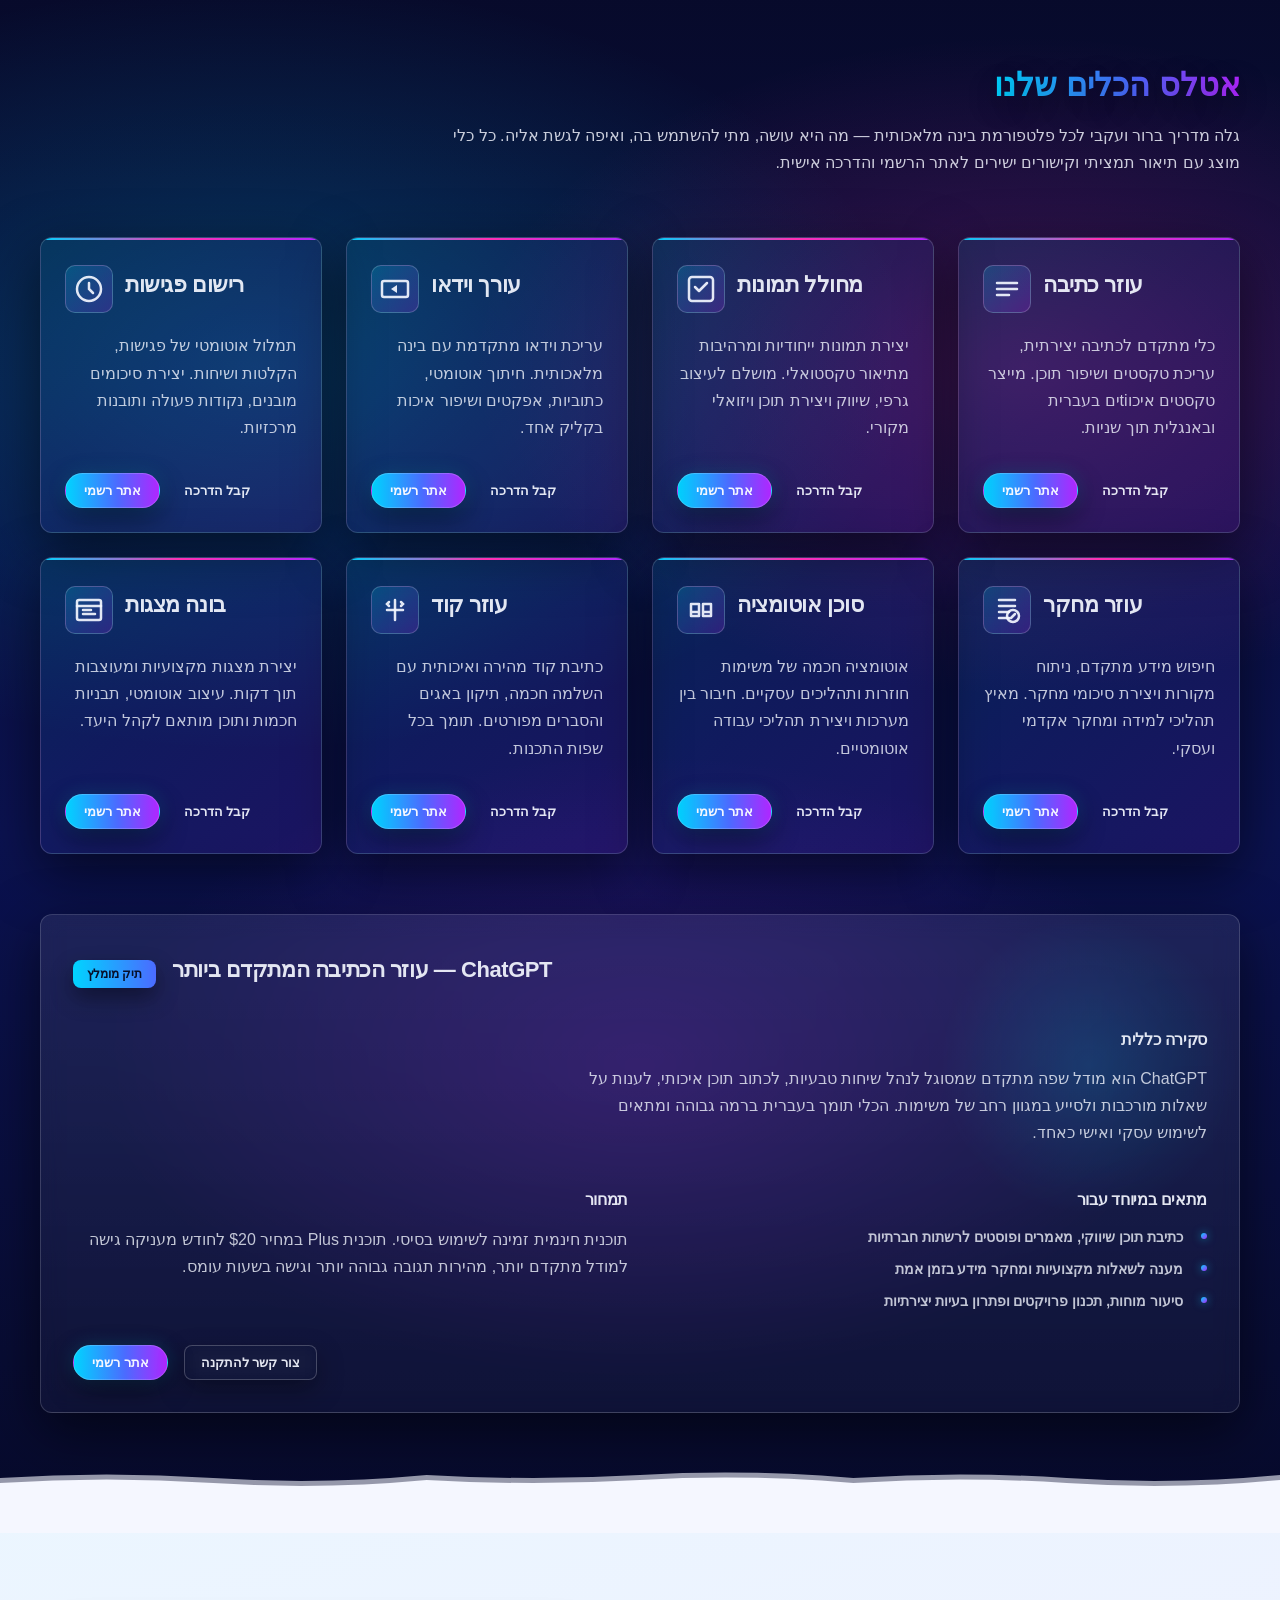
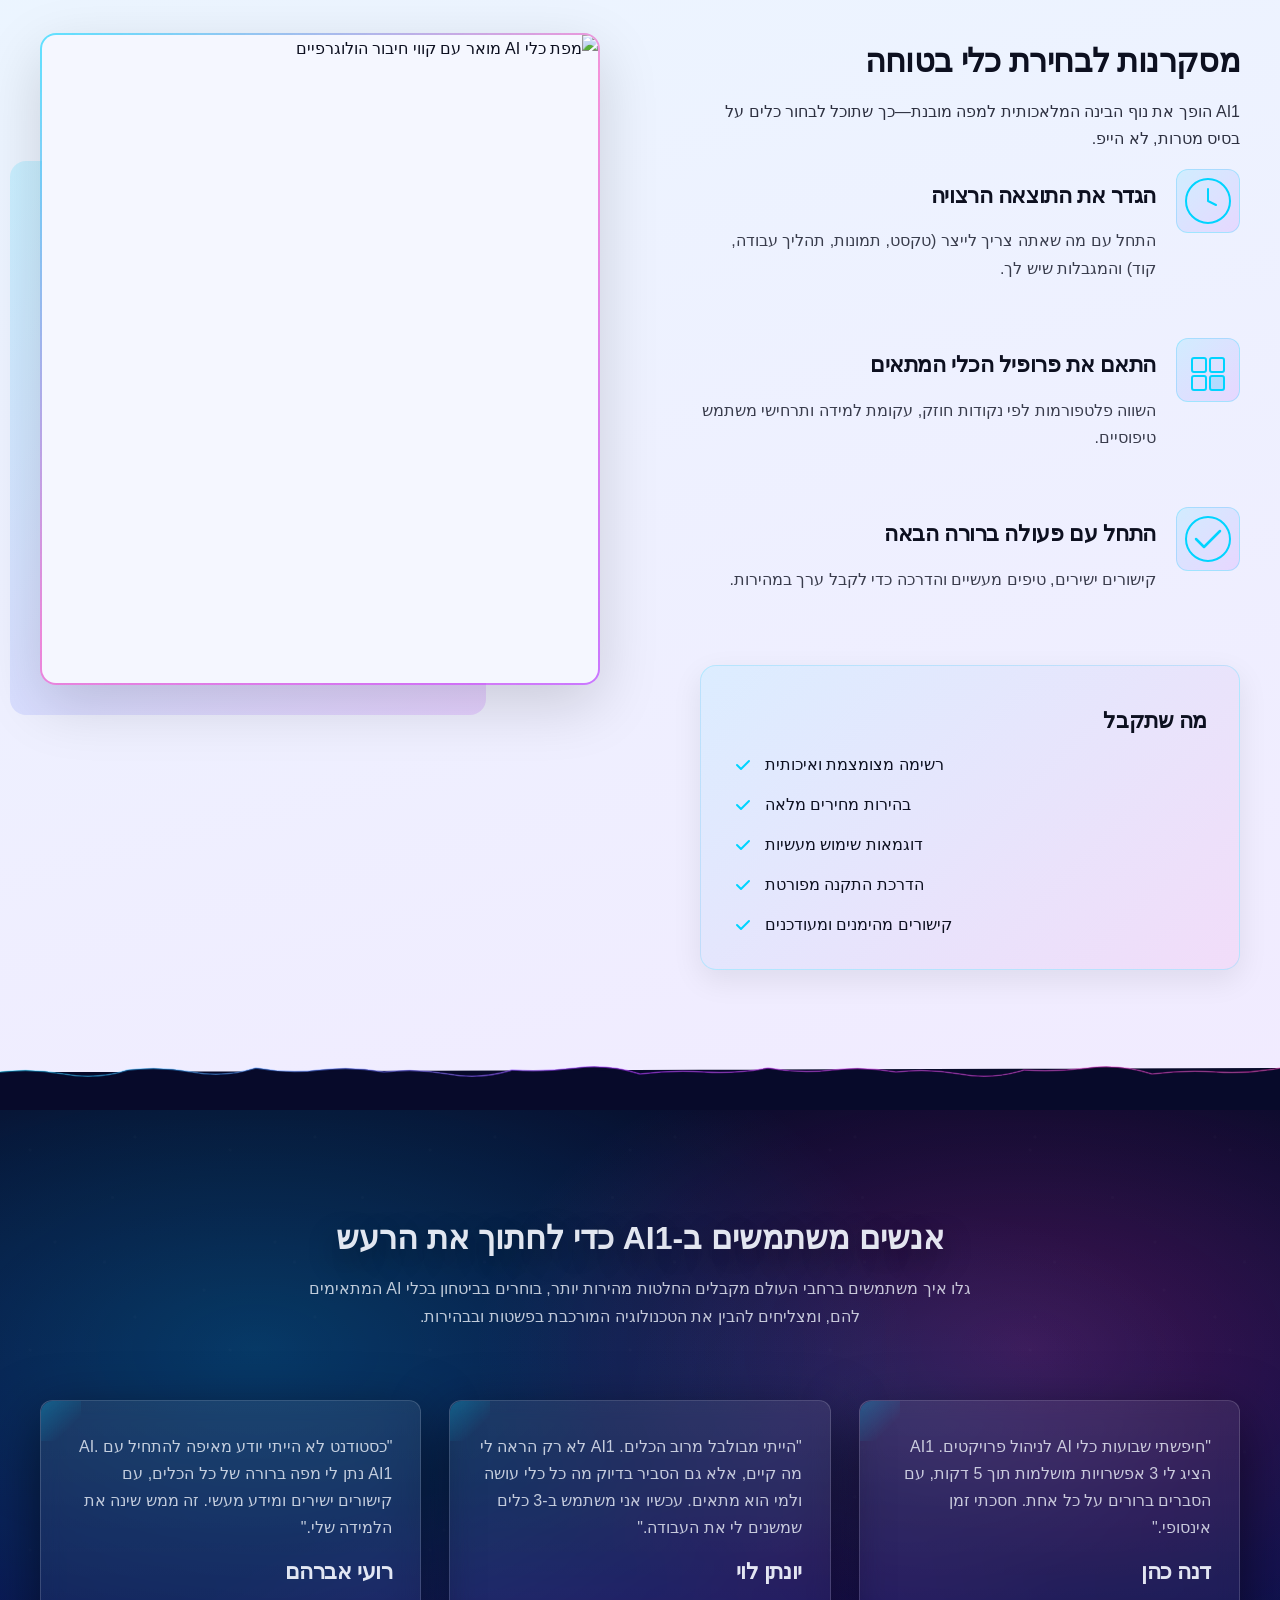
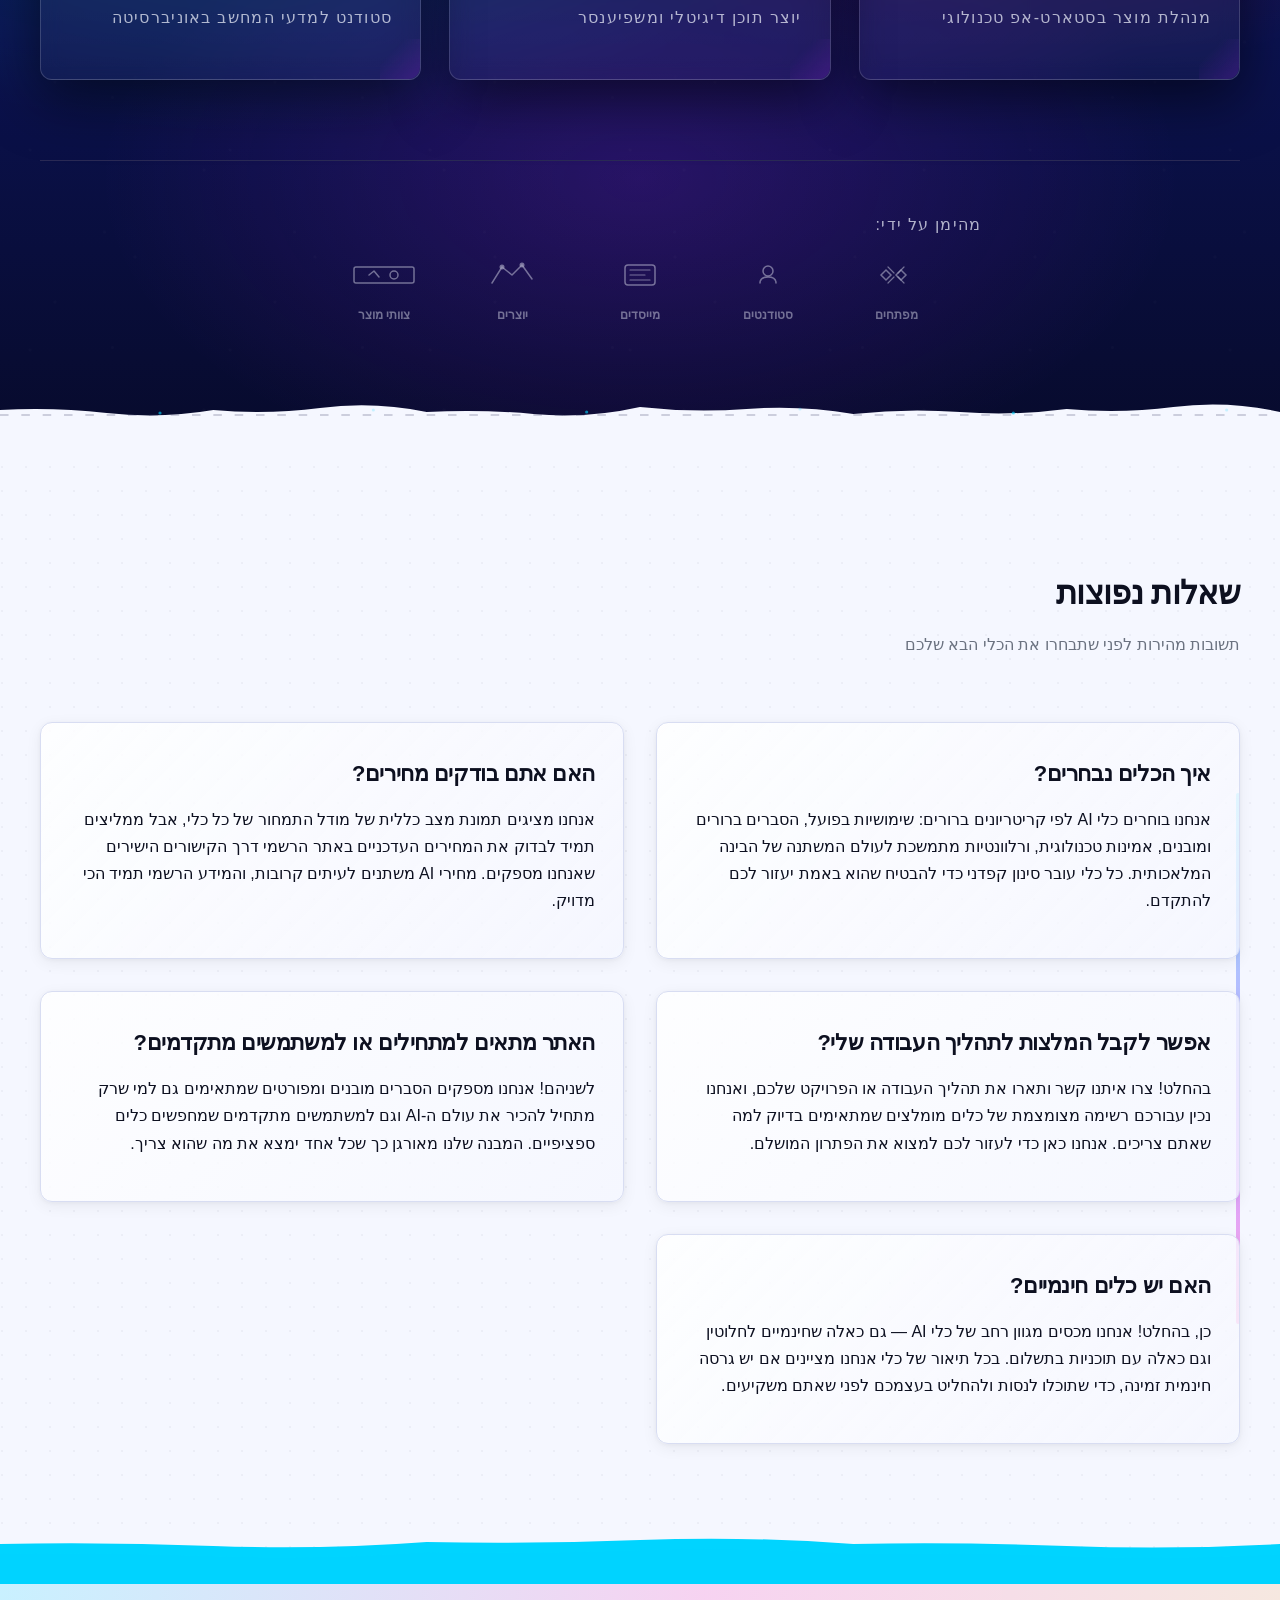
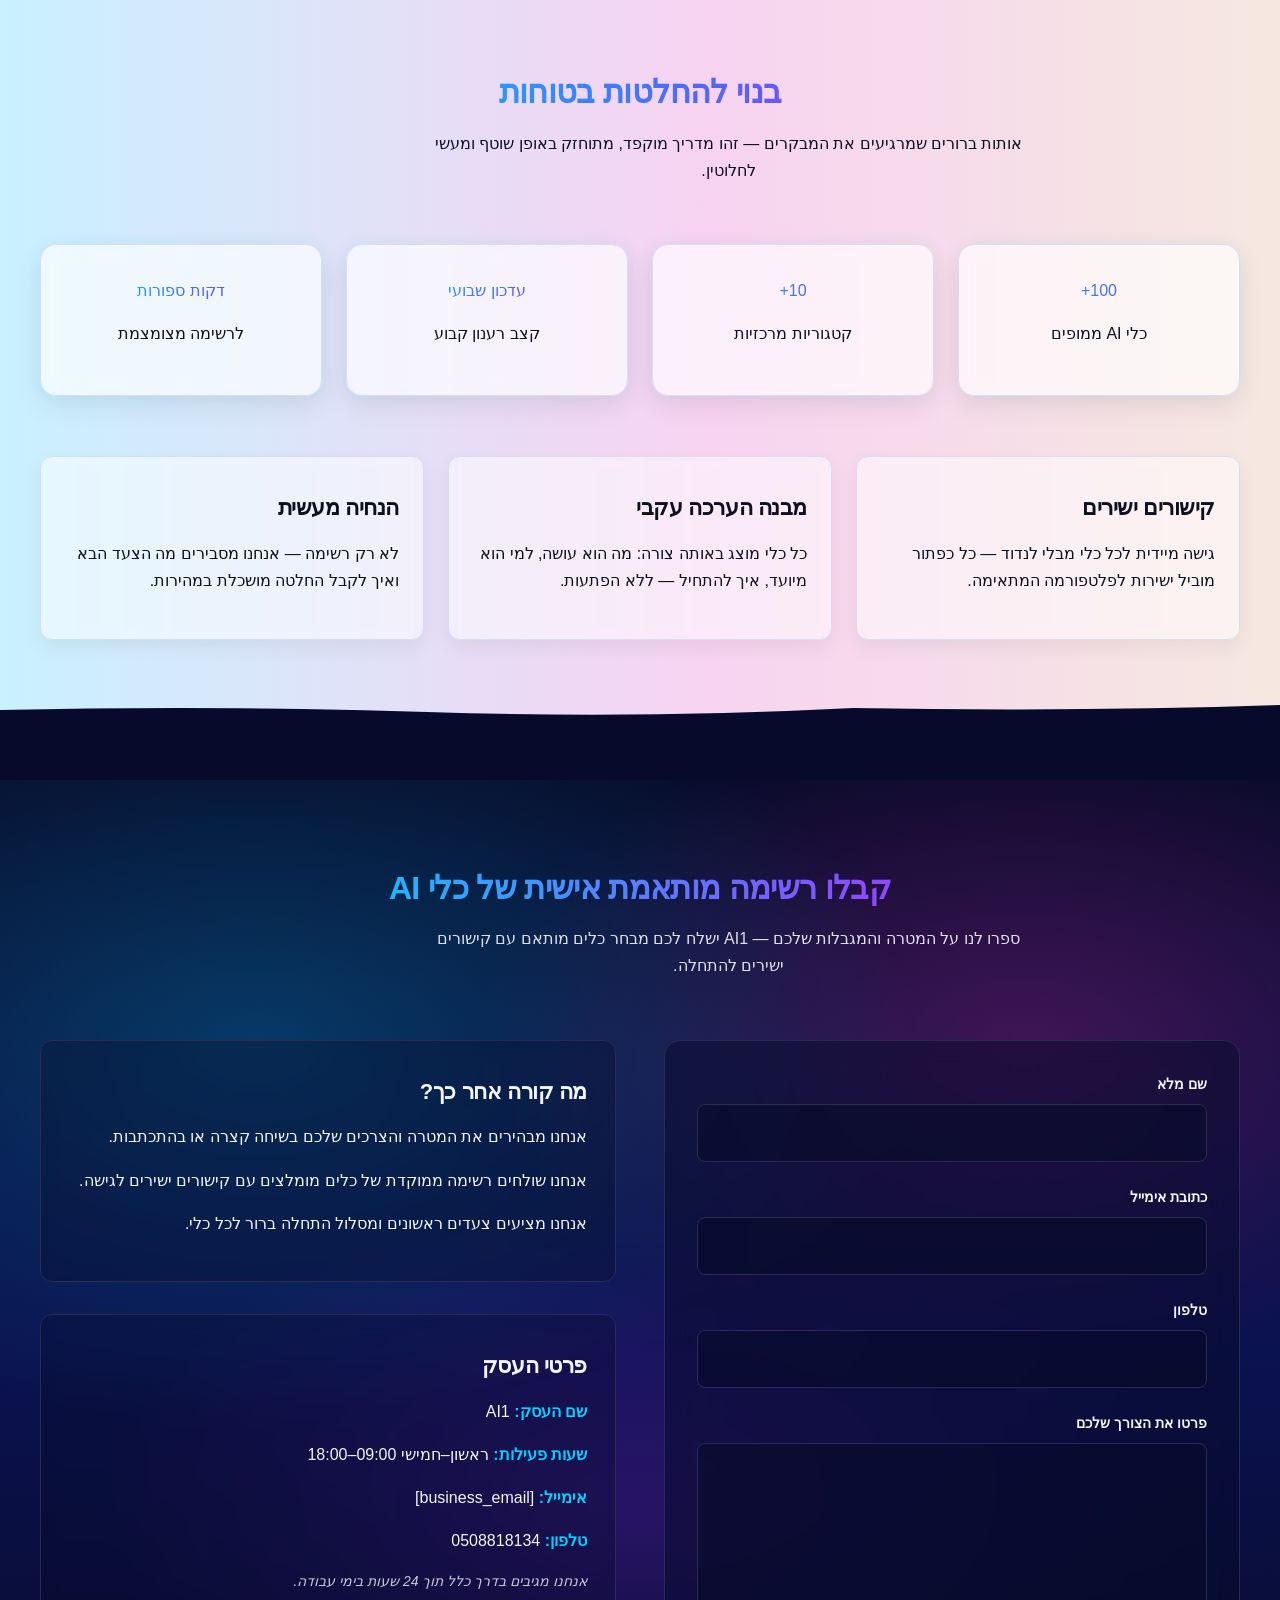
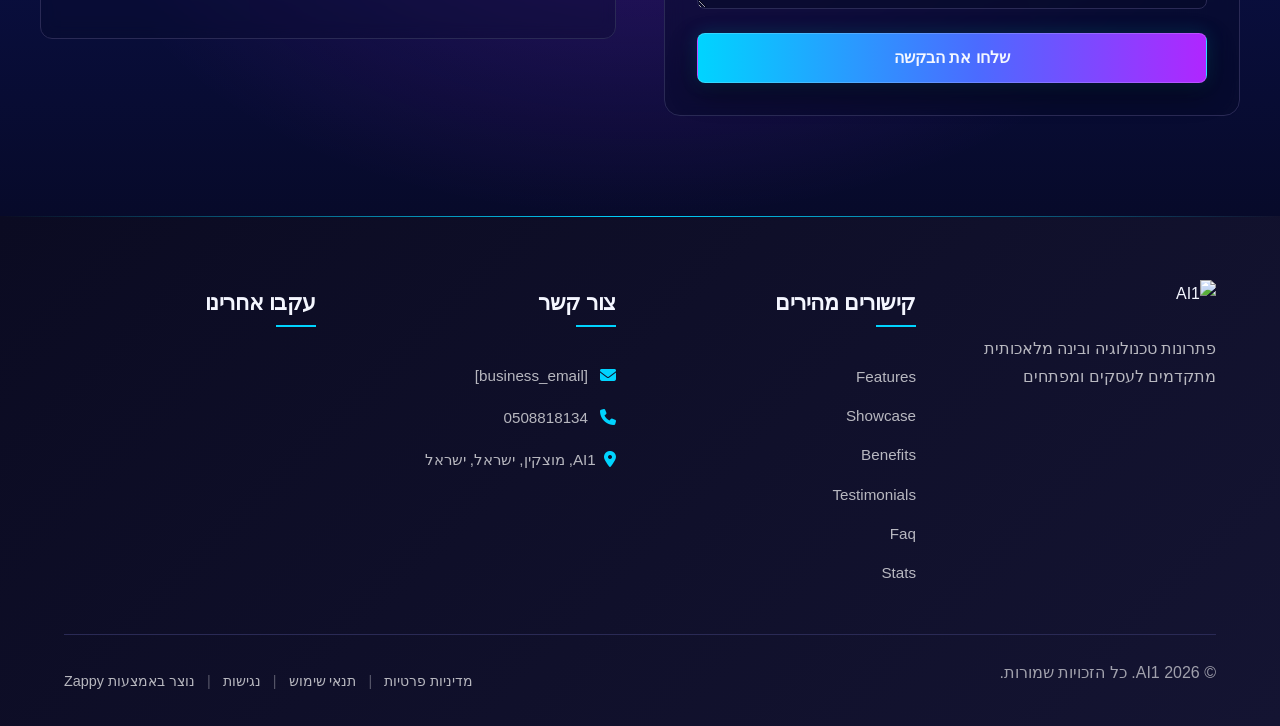
==== commit 35927927: "Background sync: Progressive GitHub Sync" ====
--- a/index.html
+++ b/index.html
@@ -323,34 +323,32 @@
 </head>
 <body>
 
-  <nav class="navbar" dir="rtl">
-  <button class="mobile-toggle" id="mobileToggle" aria-label="Menu">
-    <svg class="hamburger-icon" width="24" height="24" viewbox="0 0 24 24" fill="none">
+  <nav class="navbar" dir="rtl" style="background-color: transparent !important; box-shadow: none;">
+  <button class="mobile-toggle" id="mobileToggle" aria-label="Menu" style="" data-element-type="button" data-element-id="btn-1773766173358-r28el2jcp" data-native-element="true">
+    <svg class="hamburger-icon" width="24" height="24" viewbox="0 0 24 24" fill="none" style="width: 24px !important; height: 24px !important; display: block !important;">
       <path d="M3 12h18M3 6h18M3 18h18" stroke="currentColor" stroke-width="2" stroke-linecap="round"></path>
     </svg>
-    <svg class="close-icon" width="24" height="24" viewbox="0 0 24 24" fill="none" style="display: none;">
+    <svg class="close-icon" width="24" height="24" viewbox="0 0 24 24" fill="none" style="display: none !important; width: 24px !important; height: 24px !important;">
       <path d="M18 6L6 18M6 6l12 12" stroke="currentColor" stroke-width="2" stroke-linecap="round"></path>
     </svg>
   </button>
   
-  <button class="phone-header-btn" data-phone="[business_phone]" aria-label="Call">
-    <svg width="20" height="20" viewbox="0 0 24 24" fill="currentColor">
+  <button class="phone-header-btn" data-phone="0508818134" aria-label="Call" style="" data-element-type="button" data-element-id="btn-1773766173358-mnccp672m" data-native-element="true">
+    <svg width="24" height="24" viewbox="0 0 24 24" fill="currentColor" style="width: 24px; height: 24px;">
       <path d="M22 16.92v3a2 2 0 0 1-2.18 2 19.79 19.79 0 0 1-8.63-3.07 19.5 19.5 0 0 1-6-6 19.79 19.79 0 0 1-3.07-8.67A2 2 0 0 1 4.11 2h3a2 2 0 0 1 2 1.72 12.84 12.84 0 0 0 .7 2.81 2 2 0 0 1-.45 2.11L8.09 9.91a16 16 0 0 0 6 6l1.27-1.27a2 2 0 0 1 2.11-.45 12.84 12.84 0 0 0 2.81.7A2 2 0 0 1 22 16.92z"></path>
     </svg>
   </button>
 
   <div class="nav-container">
     <div class="nav-right-group"><div class="nav-brand">
-      <a href="/" class="logo-link">
-        <img src="/assets/ai1-logo.webp" alt="AI1" class="logo">
+      <a href="/" class="logo-link" style="">
+        <img src="/assets/ai1-logo.webp" alt="AI1" class="logo zappy-editable-image" data-image-type="logo" data-original-position="static" style="position: relative;">
       </a>
-    </div><ul class="nav-menu" id="navMenu"><li><a href="#zappy-section-5">שאלות נפוצות</a></li><li><a href="#features">תכונות</a></li><li><a href="#showcase">מוצגים</a></li><li><a href="#benefits">יתרונות</a></li><li><a href="#testimonials">המלצות</a></li><li><a href="#stats">סטטיסטיקה</a></li></ul></div>
-    
-    
-    
-    <div class="nav-cta-container">
-      <a href="#cta" class="nav-cta-btn">צור קשר</a>
-    </div>
+    </div><ul class="nav-menu" id="navMenu"><li><a href="#zappy-section-5" style="">שאלות נפוצות</a></li><li><a href="#features" style="">תכונות</a></li><li><a href="#showcase" style="">מוצגים</a></li><li><a href="#benefits" style="">יתרונות</a></li><li><a href="#testimonials" style="">המלצות</a></li><li><a href="#stats" style="">סטטיסטיקה</a></li></ul></div>
+    
+    
+    
+    <div class="nav-cta-container"><li class="nav-cta-item"><a href="#cta" class="nav-cta-btn">צור קשר</a></li></div>
   </div>
 </nav>
 <script>
@@ -736,7 +734,7 @@
         const phoneLinks = document.querySelectorAll('a[href^="tel:"]');
         const phoneNumber = phoneLinks.length > 0 
           ? phoneLinks[0].getAttribute('href').replace('tel:', '')
-          : '[business_phone]';
+          : '0508818134';
         
         window.location.href = 'tel:' + phoneNumber;
         console.log('[Navbar] Phone button clicked');
@@ -1475,7 +1473,7 @@
           <p><strong>שם העסק:</strong> AI1</p>
           <p><strong>שעות פעילות:</strong> ראשון–חמישי 09:00–18:00</p>
           <p><strong>אימייל:</strong> [business_email]</p>
-          <p><strong>טלפון:</strong> [business_phone]</p>
+          <p><strong>טלפון:</strong> 0508818134</p>
           <p class="index-cta-response-note">אנחנו מגיבים בדרך כלל תוך 24 שעות בימי עבודה.</p>
         </div>
       </div>
@@ -1513,19 +1511,19 @@
           </li>
           <li>
             <i class="fas fa-phone"></i>
-            <a href="tel:[business_phone]">[business_phone]</a>
+            <a href="tel:0508818134">0508818134</a>
           </li>
           <li><a href="/"><i class="fas fa-map-marker-alt"></i>
-            <span>[business_address]</span></a></li>
+            <span>AI1, מוצקין, ישראל, ישראל</span></a></li>
         </ul>
       </div>
       
       <div class="footer-column footer-social">
         <h3 class="footer-heading">עקבו אחרינו</h3>
         <div class="social-links">
-          <a href="[facebook_handle]" aria-label="Facebook"><i class="fab fa-facebook-f"></i></a>
-          <a href="[instagram_handle]" aria-label="Instagram"><i class="fab fa-instagram"></i></a>
-          <a href="[whatsapp_handle]" aria-label="WhatsApp"><i class="fab fa-whatsapp"></i></a>
+          <a href="#" aria-label="Facebook" style="display:none !important;"><i class="fab fa-facebook-f"></i></a>
+          <a href="#" aria-label="Instagram" style="display:none !important;"><i class="fab fa-instagram"></i></a>
+          <a href="#" aria-label="WhatsApp" style="display:none !important;"><i class="fab fa-whatsapp"></i></a>
         </div>
       </div>
     </div>
